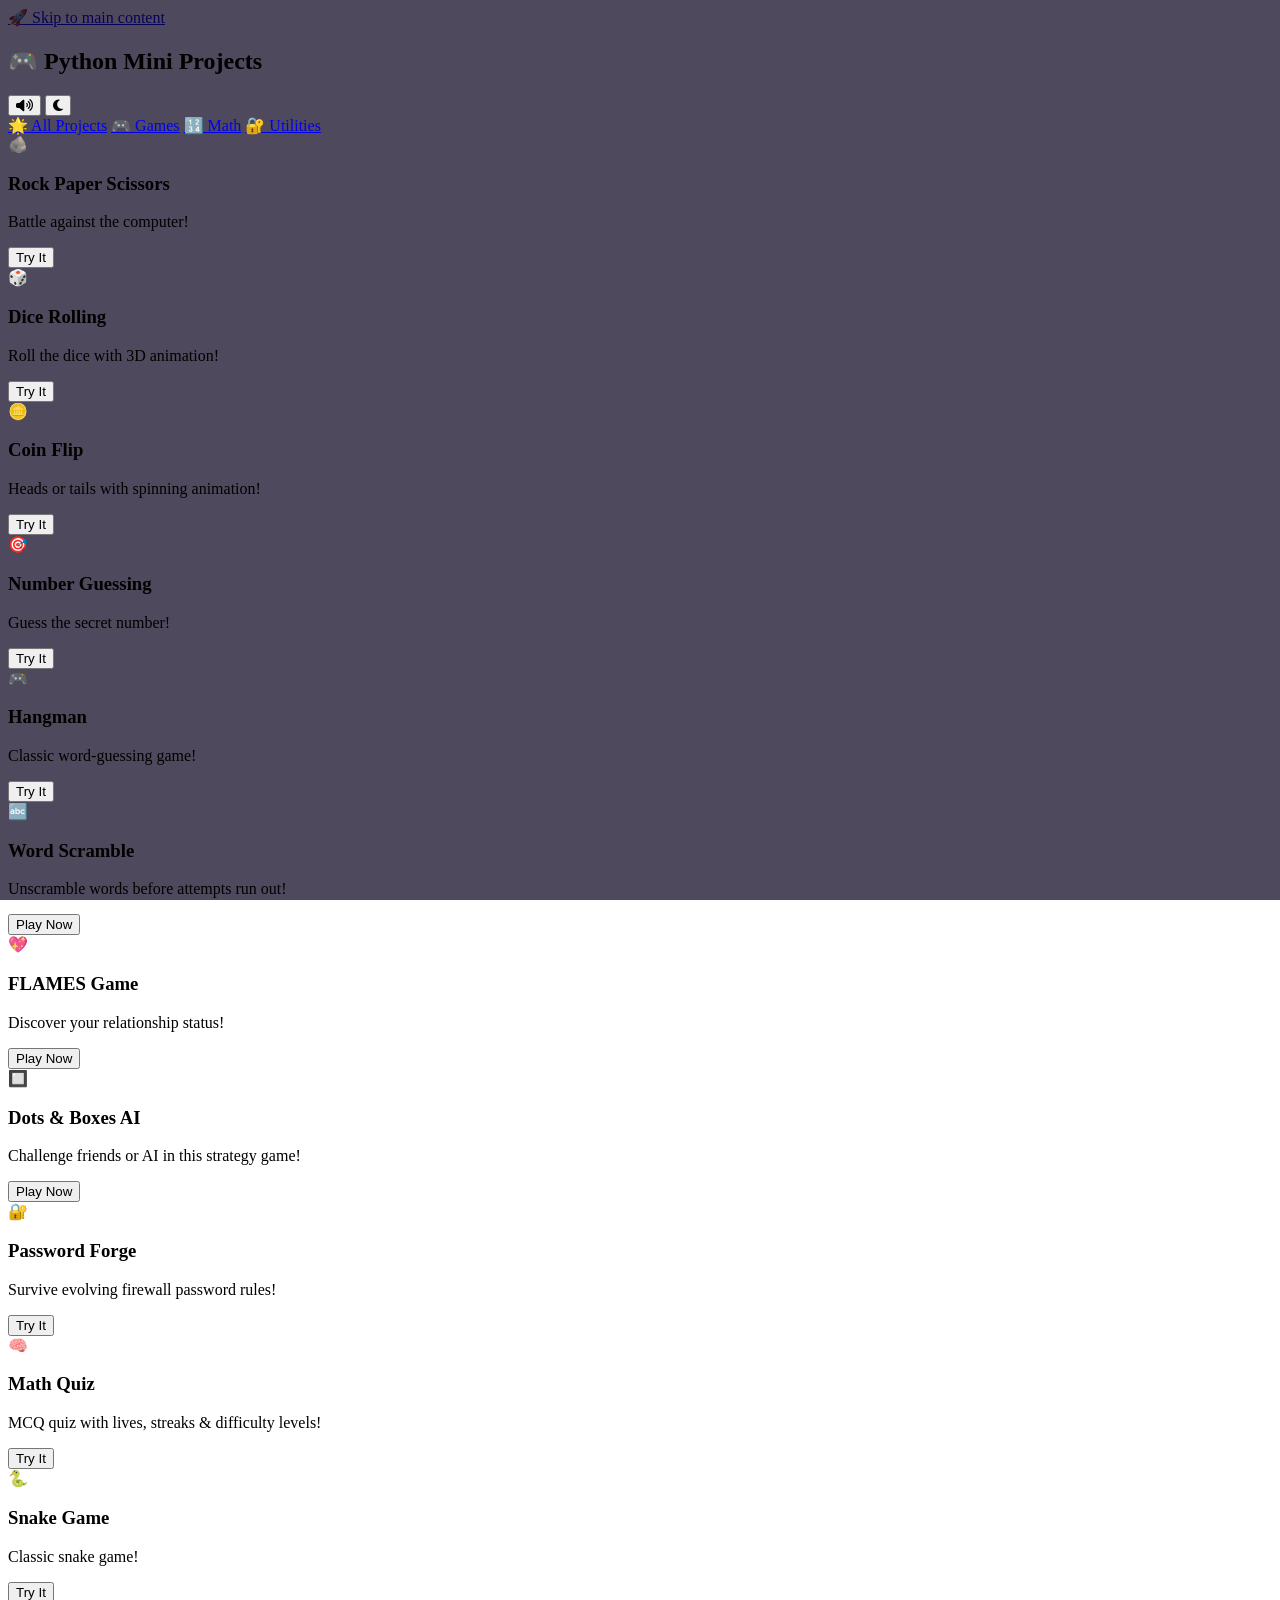
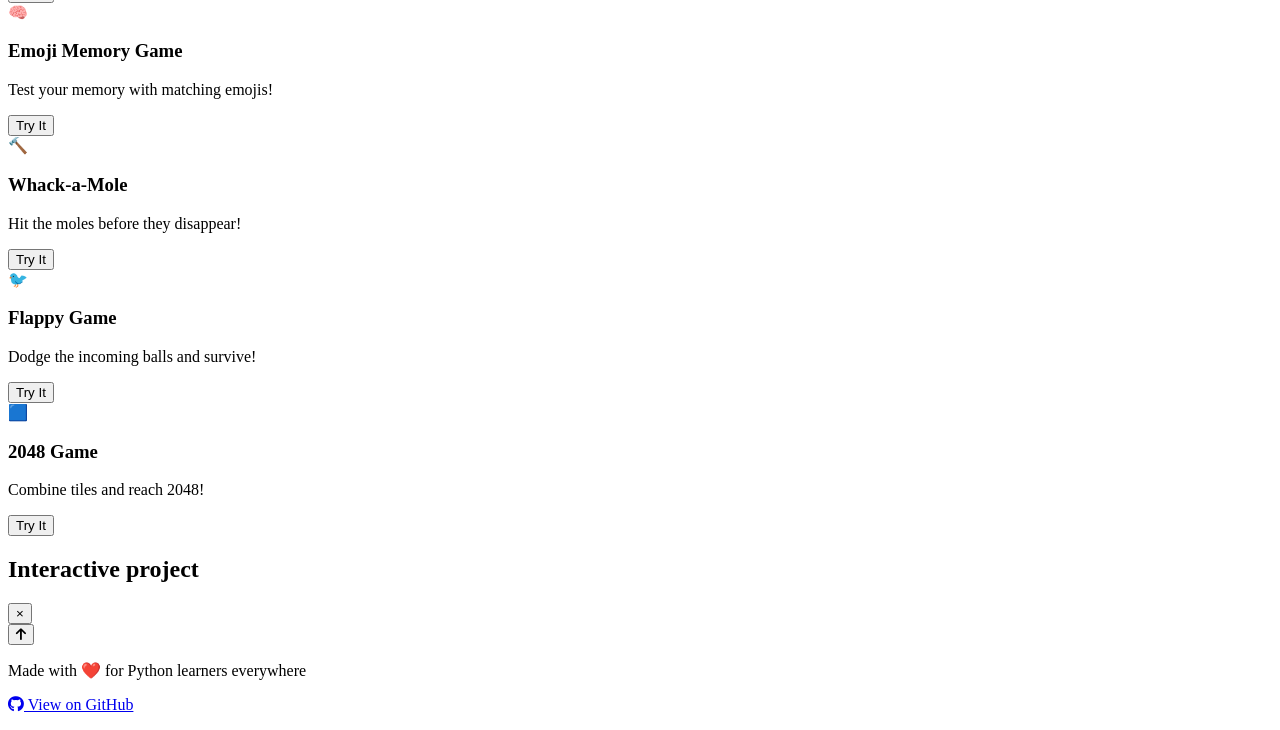
==== web-app/games.html @ 56e6dac5 "Merge pull request #280 from anujsharma8d/bug/fixing-mini-game Fix games not loading in web app" ====
<!DOCTYPE html>
<html lang="en">

<head>
    <meta charset="UTF-8">
    <meta name="viewport" content="width=device-width, initial-scale=1.0">
    <meta name="description" content="Play beginner-friendly Python game projects in your browser—arcade games, puzzles, and more.">
    <meta name="color-scheme" content="dark light">
    <meta id="themeColorMeta" name="theme-color" content="#0f172a">
    <meta property="og:title" content="Games — Python Mini Projects">
    <meta property="og:description" content="Interactive games—no install required.">
    <meta property="og:type" content="website">
    <title>🎮 Games - Python Mini Projects</title>
    <link rel="icon" href="assets/favicon.svg" type="image/svg+xml">
    <link rel="stylesheet" href="css/styles.css">
    <link rel="stylesheet" href="https://cdnjs.cloudflare.com/ajax/libs/font-awesome/6.4.0/css/all.min.css">
    <style>
        /* ── Page background ── */
        body[data-page="games"] {
            background-image: url('assets/games-bg.jpg');
            background-size: cover;
            background-attachment: fixed;
            background-position: center;
        }

        /* Overlay so cards stay readable */
        body[data-page="games"]::before {
            content: '';
            position: fixed;
            inset: 0;
            background: rgba(10, 4, 30, 0.72);
            z-index: 0;
            pointer-events: none;
        }

        body[data-page="games"] .navbar,
        body[data-page="games"] main,
        body[data-page="games"] .footer {
            position: relative;
            z-index: 1;
        }

        /* Light mode overlay */
        [data-theme="light"] body[data-page="games"]::before {
            background: rgba(237, 233, 254, 0.80);
        }

        /* Active tab highlight for this page */
        .tab[data-category="games"] {
            background: var(--primary-color);
            border-color: var(--primary-color);
            color: white;
        }
    </style>
</head>

<body data-page="games">
    <a href="#main-content" class="skip-link">🚀 Skip to main content</a>

    <!-- Navigation -->
    <nav class="navbar" aria-label="Primary">
        <div class="container">
            <div class="logo">
                <h1>🎮 Python Mini Projects</h1>
            </div>
            <div class="nav-controls">
                <button type="button" class="sound-toggle" id="soundToggle" aria-label="Mute sounds">
                    <i class="fas fa-volume-up" aria-hidden="true"></i>
                </button>
                <button type="button" class="theme-toggle" id="themeToggle" aria-label="Switch to light mode">
                    <i class="fas fa-moon" aria-hidden="true"></i>
                </button>
            </div>
        </div>
    </nav>

    <main id="main-content" tabindex="-1">

        <!-- Category Tabs -->
        <section class="tabs-section" aria-label="Project categories">
            <div class="container">
                <div class="tabs-wrapper">
                    <div class="tabs" role="tablist" aria-label="Project categories">
                        <a href="index.html" class="tab" role="tab">🌟 All Projects</a>
                        <a href="games.html" class="tab active" role="tab" aria-selected="true">🎮 Games</a>
                        <a href="math.html" class="tab" role="tab">🔢 Math</a>
                        <a href="utilities.html" class="tab" role="tab">🔐 Utilities</a>
                    </div>
                </div>
            </div>
        </section>

        <!-- Projects Grid — Games only -->
        <section class="projects-section" aria-label="Game Projects">
            <div class="container">
                <div class="projects-grid" id="projectsGrid">

                    <div class="project-card" data-category="games" data-project="rock-paper-scissor">
                        <div class="card-icon">🪨</div>
                        <h3>Rock Paper Scissors</h3>
                        <p>Battle against the computer!</p>
                        <button class="btn-play">Try It</button>
                    </div>

                    <div class="project-card" data-category="games" data-project="dice-rolling">
                        <div class="card-icon">🎲</div>
                        <h3>Dice Rolling</h3>
                        <p>Roll the dice with 3D animation!</p>
                        <button class="btn-play">Try It</button>
                    </div>

                    <div class="project-card" data-category="games" data-project="coin-flip">
                        <div class="card-icon">🪙</div>
                        <h3>Coin Flip</h3>
                        <p>Heads or tails with spinning animation!</p>
                        <button class="btn-play">Try It</button>
                    </div>

                    <div class="project-card" data-category="games" data-project="number-guessing">
                        <div class="card-icon">🎯</div>
                        <h3>Number Guessing</h3>
                        <p>Guess the secret number!</p>
                        <button class="btn-play">Try It</button>
                    </div>

                    <div class="project-card" data-category="games" data-project="hangman">
                        <div class="card-icon">🎮</div>
                        <h3>Hangman</h3>
                        <p>Classic word-guessing game!</p>
                        <button class="btn-play">Try It</button>
                    </div>

                    <div class="project-card" data-category="games" data-project="word-scramble">
                        <div class="card-icon">🔤</div>
                        <h3>Word Scramble</h3>
                        <p>Unscramble words before attempts run out!</p>
                        <button class="btn-play">Play Now</button>
                    </div>

                    <div class="project-card" data-category="games" data-project="flames">
                        <div class="card-icon">💖</div>
                        <h3>FLAMES Game</h3>
                        <p>Discover your relationship status!</p>
                        <button class="btn-play">Play Now</button>
                    </div>

                    <div class="project-card" data-category="games" data-project="dots-boxes">
                        <div class="card-icon">🔲</div>
                        <h3>Dots &amp; Boxes AI</h3>
                        <p>Challenge friends or AI in this strategy game!</p>
                        <button class="btn-play">Play Now</button>
                    </div>

                    <div class="project-card" data-category="games" data-project="password-forge">
                        <div class="card-icon">🔐</div>
                        <h3>Password Forge</h3>
                        <p>Survive evolving firewall password rules!</p>
                        <button class="btn-play">Try It</button>
                    </div>

                    <div class="project-card" data-category="games" data-project="math-quiz">
                        <div class="card-icon">🧠</div>
                        <h3>Math Quiz</h3>
                        <p>MCQ quiz with lives, streaks & difficulty levels!</p>
                        <button class="btn-play">Try It</button>
                    </div>

                    <div class="project-card" data-category="games" data-project="snake-game">
                        <div class="card-icon">🐍</div>
                        <h3>Snake Game</h3>
                        <p>Classic snake game!</p>
                        <button class="btn-play">Try It</button>
                    </div>

                    <div class="project-card" data-category="games" data-project="emoji-memory">
                        <div class="card-icon">🧠</div>
                        <h3>Emoji Memory Game</h3>
                        <p>Test your memory with matching emojis!</p>
                        <button class="btn-play">Try It</button>
                    </div>

                    <div class="project-card" data-category="games" data-project="whack-a-mole">
                        <div class="card-icon">🔨</div>
                        <h3>Whack-a-Mole</h3>
                        <p>Hit the moles before they disappear!</p>
                        <button class="btn-play">Try It</button>
                    </div>

                    <div class="project-card" data-category="games" data-project="flappy-game">
                        <div class="card-icon">🐦</div>
                        <h3>Flappy Game</h3>
                        <p>Dodge the incoming balls and survive!</p>
                        <button class="btn-play">Try It</button>
                    </div>

                    <div class="project-card" data-category="games" data-project="game2048">
                        <div class="card-icon">🟦</div>
                        <h3>2048 Game</h3>
                        <p>Combine tiles and reach 2048!</p>
                        <button class="btn-play">Try It</button>
                    </div>

                </div><!-- /projects-grid -->
            </div>
        </section>

    </main>

    <!-- Project Modal -->
    <div class="modal" id="projectModal" role="dialog" aria-modal="true"
         aria-labelledby="modalDialogTitle" aria-hidden="true">
        <div class="modal-content">
            <h2 id="modalDialogTitle" class="modal-dialog-title visually-hidden" tabindex="-1">Interactive project</h2>
            <button type="button" class="modal-close" id="modalClose"
                    aria-label="Close project dialog">&times;</button>
            <div id="modalBody"></div>
        </div>
    </div>

    <button type="button" class="back-to-top" id="backToTop" aria-label="Back to top" title="Back to top">
        <i class="fas fa-arrow-up" aria-hidden="true"></i>
    </button>

    <footer class="footer">
        <div class="container">
            <p>Made with ❤️ for Python learners everywhere</p>
            <p>
                <a href="https://github.com/steam-bell-92/python-mini-project"
                   target="_blank" rel="noopener noreferrer">
                    <i class="fab fa-github" aria-hidden="true"></i> View on GitHub
                </a>
            </p>
        </div>
    </footer>

    <script src="js/audio.js"></script>
    <script src="js/projects/rock-paper-scissor.js"></script>
    <script src="js/projects/dice-rolling.js"></script>
    <script src="js/projects/coin-flip.js"></script>
    <script src="js/projects/number-guessing.js"></script>
    <script src="js/projects/hangman.js"></script>
    <script src="js/projects/flames.js"></script>
    <script src="js/projects/fibonacci.js"></script>
    <script src="js/projects/pascal-triangle.js"></script>
    <script src="js/projects/calculator.js"></script>
    <script src="js/projects/collatz.js"></script>
    <script src="js/projects/armstrong.js"></script>
    <script src="js/projects/prime-analyzer.js"></script>
    <script src="js/projects/projectile-motion.js"></script>
    <script src="js/projects/progression-recognizer.js"></script>
    <script src="js/projects/coordinate-polar-transform.js"></script>
    <script src="js/projects/derivative-calculator.js"></script>
    <script src="js/projects/morse-code.js"></script>
    <script src="js/projects/tower-of-hanoi.js"></script>
    <script src="js/projects/math-quiz.js"></script>
    <script src="js/projects/simon-says.js"></script>
    <script src="js/projects/flappy-game.js"></script>
    <script src="js/projects/tic-tac-toe.js"></script>
    <script src="js/projects/2048-game.js"></script>
    <script src="js/projects/dots-boxes.js"></script>
    <script src="js/projects/emoji-memory-game.js"></script>
    <script src="js/projects/number-converter.js"></script>
    <script src="js/projects/password-forge.js"></script>
    <script src="js/projects/typing-speed-tester.js"></script>
    <script src="js/projects/whack-a-mole.js"></script>
    <script src="js/projects/word-scramble.js"></script>
    <script src="js/projects/snake.js"></script>
    <script src="js/projects/spot-the-difference.js"></script>
    <script src="js/projects.js"></script>
    <script src="js/main.js"></script>

</body>
</html>
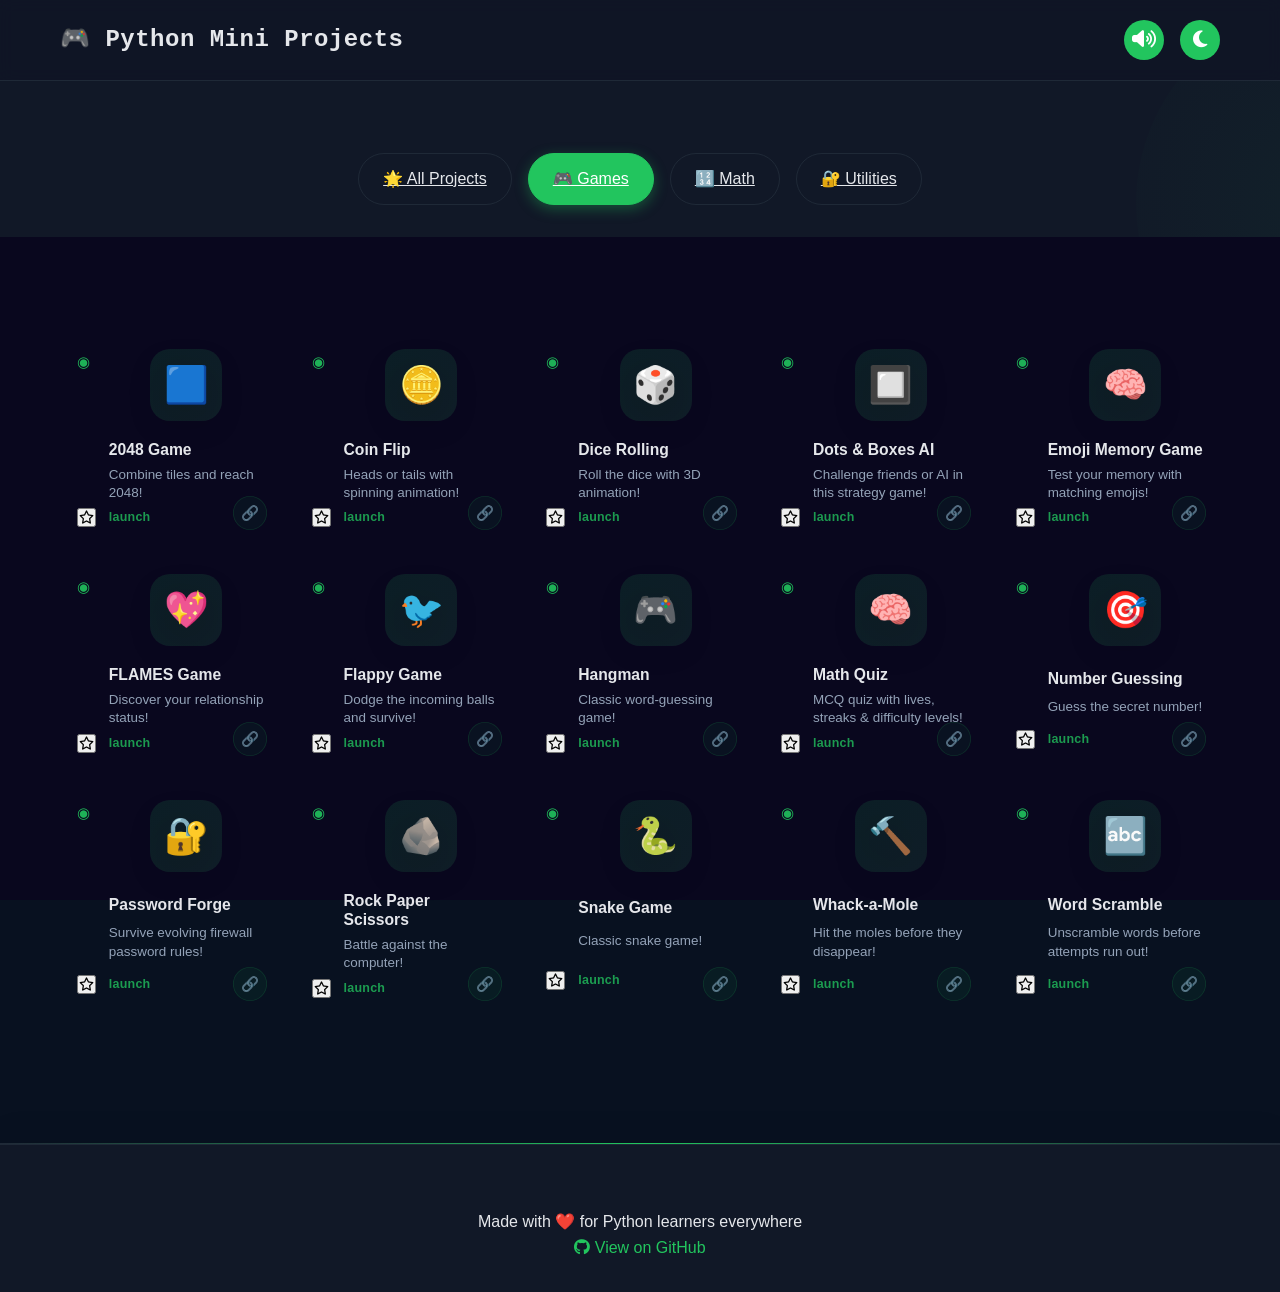
==== commit 7b240c78: "Merge branch 'main' into fix-simon-says-visibility" ====
--- a/web-app/games.html
+++ b/web-app/games.html
@@ -10,7 +10,7 @@
     <meta property="og:title" content="Games — Python Mini Projects">
     <meta property="og:description" content="Interactive games—no install required.">
     <meta property="og:type" content="website">
-    <title>🎮 Games - Python Mini Projects</title>
+    <title>Games - Python Mini Projects</title>
     <link rel="icon" href="assets/favicon.svg" type="image/svg+xml">
     <link rel="stylesheet" href="css/styles.css">
     <link rel="stylesheet" href="https://cdnjs.cloudflare.com/ajax/libs/font-awesome/6.4.0/css/all.min.css">
@@ -95,6 +95,83 @@
             <div class="container">
                 <div class="projects-grid" id="projectsGrid">
 
+                    <div class="project-card" data-category="games" data-project="2048-game">
+                        <div class="card-icon">🟦</div>
+                        <h3>2048 Game</h3>
+                        <p>Combine tiles and reach 2048!</p>
+                        <button class="btn-play">Try It</button>
+                    </div>
+
+                    <div class="project-card" data-category="games" data-project="coin-flip">
+                        <div class="card-icon">🪙</div>
+                        <h3>Coin Flip</h3>
+                        <p>Heads or tails with spinning animation!</p>
+                        <button class="btn-play">Try It</button>
+                    </div>
+
+                    <div class="project-card" data-category="games" data-project="dice-rolling">
+                        <div class="card-icon">🎲</div>
+                        <h3>Dice Rolling</h3>
+                        <p>Roll the dice with 3D animation!</p>
+                        <button class="btn-play">Try It</button>
+                    </div>
+
+                    <div class="project-card" data-category="games" data-project="dots-boxes">
+                        <div class="card-icon">🔲</div>
+                        <h3>Dots &amp; Boxes AI</h3>
+                        <p>Challenge friends or AI in this strategy game!</p>
+                        <button class="btn-play">Try It</button>
+                    </div>
+
+                    <div class="project-card" data-category="games" data-project="emoji-memory">
+                        <div class="card-icon">🧠</div>
+                        <h3>Emoji Memory Game</h3>
+                        <p>Test your memory with matching emojis!</p>
+                        <button class="btn-play">Try It</button>
+                    </div>
+
+                    <div class="project-card" data-category="games" data-project="flames">
+                        <div class="card-icon">💖</div>
+                        <h3>FLAMES Game</h3>
+                        <p>Discover your relationship status!</p>
+                        <button class="btn-play">Try It</button>
+                    </div>
+
+                    <div class="project-card" data-category="games" data-project="flappy-game">
+                        <div class="card-icon">🐦</div>
+                        <h3>Flappy Game</h3>
+                        <p>Dodge the incoming balls and survive!</p>
+                        <button class="btn-play">Try It</button>
+                    </div>
+
+                    <div class="project-card" data-category="games" data-project="hangman">
+                        <div class="card-icon">🎮</div>
+                        <h3>Hangman</h3>
+                        <p>Classic word-guessing game!</p>
+                        <button class="btn-play">Try It</button>
+                    </div>
+
+                    <div class="project-card" data-category="games" data-project="math-quiz">
+                        <div class="card-icon">🧠</div>
+                        <h3>Math Quiz</h3>
+                        <p>MCQ quiz with lives, streaks & difficulty levels!</p>
+                        <button class="btn-play">Try It</button>
+                    </div>
+
+                    <div class="project-card" data-category="games" data-project="number-guessing">
+                        <div class="card-icon">🎯</div>
+                        <h3>Number Guessing</h3>
+                        <p>Guess the secret number!</p>
+                        <button class="btn-play">Try It</button>
+                    </div>
+
+                    <div class="project-card" data-category="games" data-project="password-forge">
+                        <div class="card-icon">🔐</div>
+                        <h3>Password Forge</h3>
+                        <p>Survive evolving firewall password rules!</p>
+                        <button class="btn-play">Try It</button>
+                    </div>
+
                     <div class="project-card" data-category="games" data-project="rock-paper-scissor">
                         <div class="card-icon">🪨</div>
                         <h3>Rock Paper Scissors</h3>
@@ -102,31 +179,17 @@
                         <button class="btn-play">Try It</button>
                     </div>
 
-                    <div class="project-card" data-category="games" data-project="dice-rolling">
-                        <div class="card-icon">🎲</div>
-                        <h3>Dice Rolling</h3>
-                        <p>Roll the dice with 3D animation!</p>
-                        <button class="btn-play">Try It</button>
-                    </div>
-
-                    <div class="project-card" data-category="games" data-project="coin-flip">
-                        <div class="card-icon">🪙</div>
-                        <h3>Coin Flip</h3>
-                        <p>Heads or tails with spinning animation!</p>
-                        <button class="btn-play">Try It</button>
-                    </div>
-
-                    <div class="project-card" data-category="games" data-project="number-guessing">
-                        <div class="card-icon">🎯</div>
-                        <h3>Number Guessing</h3>
-                        <p>Guess the secret number!</p>
-                        <button class="btn-play">Try It</button>
-                    </div>
-
-                    <div class="project-card" data-category="games" data-project="hangman">
-                        <div class="card-icon">🎮</div>
-                        <h3>Hangman</h3>
-                        <p>Classic word-guessing game!</p>
+                    <div class="project-card" data-category="games" data-project="snake-game">
+                        <div class="card-icon">🐍</div>
+                        <h3>Snake Game</h3>
+                        <p>Classic snake game!</p>
+                        <button class="btn-play">Try It</button>
+                    </div>
+
+                    <div class="project-card" data-category="games" data-project="whack-a-mole">
+                        <div class="card-icon">🔨</div>
+                        <h3>Whack-a-Mole</h3>
+                        <p>Hit the moles before they disappear!</p>
                         <button class="btn-play">Try It</button>
                     </div>
 
@@ -134,69 +197,6 @@
                         <div class="card-icon">🔤</div>
                         <h3>Word Scramble</h3>
                         <p>Unscramble words before attempts run out!</p>
-                        <button class="btn-play">Play Now</button>
-                    </div>
-
-                    <div class="project-card" data-category="games" data-project="flames">
-                        <div class="card-icon">💖</div>
-                        <h3>FLAMES Game</h3>
-                        <p>Discover your relationship status!</p>
-                        <button class="btn-play">Play Now</button>
-                    </div>
-
-                    <div class="project-card" data-category="games" data-project="dots-boxes">
-                        <div class="card-icon">🔲</div>
-                        <h3>Dots &amp; Boxes AI</h3>
-                        <p>Challenge friends or AI in this strategy game!</p>
-                        <button class="btn-play">Play Now</button>
-                    </div>
-
-                    <div class="project-card" data-category="games" data-project="password-forge">
-                        <div class="card-icon">🔐</div>
-                        <h3>Password Forge</h3>
-                        <p>Survive evolving firewall password rules!</p>
-                        <button class="btn-play">Try It</button>
-                    </div>
-
-                    <div class="project-card" data-category="games" data-project="math-quiz">
-                        <div class="card-icon">🧠</div>
-                        <h3>Math Quiz</h3>
-                        <p>MCQ quiz with lives, streaks & difficulty levels!</p>
-                        <button class="btn-play">Try It</button>
-                    </div>
-
-                    <div class="project-card" data-category="games" data-project="snake-game">
-                        <div class="card-icon">🐍</div>
-                        <h3>Snake Game</h3>
-                        <p>Classic snake game!</p>
-                        <button class="btn-play">Try It</button>
-                    </div>
-
-                    <div class="project-card" data-category="games" data-project="emoji-memory">
-                        <div class="card-icon">🧠</div>
-                        <h3>Emoji Memory Game</h3>
-                        <p>Test your memory with matching emojis!</p>
-                        <button class="btn-play">Try It</button>
-                    </div>
-
-                    <div class="project-card" data-category="games" data-project="whack-a-mole">
-                        <div class="card-icon">🔨</div>
-                        <h3>Whack-a-Mole</h3>
-                        <p>Hit the moles before they disappear!</p>
-                        <button class="btn-play">Try It</button>
-                    </div>
-
-                    <div class="project-card" data-category="games" data-project="flappy-game">
-                        <div class="card-icon">🐦</div>
-                        <h3>Flappy Game</h3>
-                        <p>Dodge the incoming balls and survive!</p>
-                        <button class="btn-play">Try It</button>
-                    </div>
-
-                    <div class="project-card" data-category="games" data-project="game2048">
-                        <div class="card-icon">🟦</div>
-                        <h3>2048 Game</h3>
-                        <p>Combine tiles and reach 2048!</p>
                         <button class="btn-play">Try It</button>
                     </div>
 
@@ -240,6 +240,12 @@
     <script src="js/projects/number-guessing.js"></script>
     <script src="js/projects/hangman.js"></script>
     <script src="js/projects/flames.js"></script>
+    <script src="js/projects/dots-boxes.js"></script> 
+    <script src="js/projects/password-forge.js"></script> 
+    <script src="js/projects/snake.js"></script> 
+    <script src="js/projects/emoji-memory-game.js"></script>
+    <script src="js/projects/whack-a-mole.js"></script>
+    <script src="js/projects/2048-game.js"></script>        
     <script src="js/projects/fibonacci.js"></script>
     <script src="js/projects/pascal-triangle.js"></script>
     <script src="js/projects/calculator.js"></script>
--- a/web-app/css/styles.css
+++ b/web-app/css/styles.css
@@ -0,0 +1,2704 @@
+/* ── Google Fonts ── */
+@import url('https://fonts.googleapis.com/css2?family=Fredoka:wght@400;500;600;700&family=DM+Sans:ital,opsz,wght@0,9..40,300;0,9..40,400;0,9..40,500;0,9..40,600;1,9..40,400&display=swap');
+
+/* ═══════════════════════════════════════
+   CSS VARIABLES
+═══════════════════════════════════════ */
+:root {
+    --accent-color: #22c55e;
+    --primary-color: var(--accent-color);
+    --secondary-color: #06b6d4;
+    --success-color: #10b981;
+    --danger-color: #ef4444;
+    --warning-color: #f59e0b;
+    --bg-color: #081120;
+    --surface-color: #111827;
+    --panel-color: #0f172a;
+    --control-color: #172033;
+    --text-color: #e5e7eb;
+    --text-secondary: #94a3b8;
+    --border-color: #1f2937;
+    --accent-soft: rgba(34, 197, 94, 0.14);
+    --accent-border: rgba(34, 197, 94, 0.35);
+    --overlay-color: rgba(8, 17, 32, 0.78);
+    --on-accent: #ffffff;
+    --shadow: 0 10px 30px rgba(0, 0, 0, 0.3);
+    --shadow-modal: 0 25px 50px -12px rgba(0, 0, 0, 0.45);
+    --transition: all 0.3s cubic-bezier(0.4, 0, 0.2, 1);
+    --transition-fast: 0.15s cubic-bezier(0.4, 0, 0.2, 1);
+    --motion-duration: 0.3s;
+
+    --hero-green-200: #bbf7d0;
+    --hero-green-300: #86efac;
+    --hero-green-400: #4ade80;
+    --hero-green-500: #22c55e;
+    --hero-green-600: #05431c;
+    --hero-green-nav-bg:  #0d2118;
+    --hero-green-border:  rgba(74, 222, 128, 0.35);
+    --hero-green-glow:    rgba(34, 197, 94, 0.28);
+    --hero-font-display: 'Fredoka', 'Segoe UI', sans-serif;
+    --hero-font-body:    'DM Sans', 'Segoe UI', sans-serif;
+}
+
+[data-theme="light"] {
+    --primary-color:   #16a34a;
+    --secondary-color: #22c55e;
+    --bg-color:        #f0fdf4;
+    --surface-color:   #ffffff;
+    --border-color:    #bbf7d0;
+    --shadow: 0 20px 60px rgba(34, 197, 94, 0.22);
+    --shadow-modal: 0 35px 80px -12px rgba(22, 163, 74, 0.35);
+    --text-color:      #0f172a;
+    --text-secondary:  #64748b;
+
+    --hero-green-nav-bg:  #e8faf0;
+    --hero-green-border:  rgba(22, 163, 74, 0.30);
+    --hero-green-glow:    rgba(22, 163, 74, 0.15);
+}
+
+/* ═══════════════════════════════════════
+   RESET & BASE
+═══════════════════════════════════════ */
+*, *::before, *::after {
+    margin: 0;
+    padding: 0;
+    box-sizing: border-box;
+}
+
+html {
+    scroll-behavior: smooth;
+}
+
+[data-theme="light"] {
+    --bg-color: #f8fafc;
+    --surface-color: #ffffff;
+    --panel-color: #f1f5f9;
+    --control-color: #ffffff;
+    --text-color: #1f2937;
+    --text-secondary: #6b7280;
+    --border-color: #d8dee8;
+    --accent-soft: rgba(34, 197, 94, 0.1);
+    --accent-border: rgba(34, 197, 94, 0.26);
+    --overlay-color: rgba(15, 23, 42, 0.46);
+    --shadow: 0 10px 30px rgba(0, 0, 0, 0.1);
+    --shadow-modal: 0 25px 50px -12px rgba(15, 23, 42, 0.18);
+}
+
+* {
+    margin: 0;
+    padding: 0;
+    box-sizing: border-box;
+}
+
+body {
+    font-family: 'Space Grotesk', 'Segoe UI', sans-serif;
+    background: var(--bg-color);
+    color: var(--text-color);
+    line-height: 1.6;
+    transition: background-color var(--motion-duration) ease, color var(--motion-duration) ease;
+    /* padding-bottom: 6rem; */
+}
+
+#main-content {
+    scroll-margin-top: 5.5rem;
+}
+
+.container {
+    max-width: 1200px;
+    margin: 0 auto;
+    padding: 0 20px;
+}
+
+/* ═══════════════════════════════════════
+   NAVBAR
+═══════════════════════════════════════ */
+.navbar {
+    background: color-mix(in srgb, var(--surface-color) 86%, transparent);
+    backdrop-filter: blur(8px);
+    padding: 1.25rem 0;
+    position: sticky;
+    top: 0;
+    z-index: 1000;
+    border-bottom: 1px solid var(--border-color);
+}
+
+.navbar .container {
+    display: flex;
+    justify-content: space-between;
+    align-items: center;
+    gap: 2rem;
+}
+
+.navbar-brand {
+    display: flex;
+    align-items: baseline;
+    gap: 1.5rem;
+}
+
+.logo {
+    display: flex;
+    align-items: center;
+}
+
+.navbar-tagline {
+    font-size: 0.875rem;
+    color: var(--text-secondary);
+    font-family: 'Space Grotesk', sans-serif;
+    font-weight: 500;
+    letter-spacing: 0.025em;
+    opacity: 0.85;
+    white-space: nowrap;
+}
+
+.logo h1 {
+    font-size: 1.5rem;
+    color: var(--text-color);
+    font-family: 'IBM Plex Mono', monospace;
+    font-weight: 600;
+    letter-spacing: 0.5px;
+    display: flex;
+    align-items: baseline;
+    gap: 0;
+    margin: 0;
+}
+
+.logo-py {
+    font-family: 'IBM Plex Mono', monospace;
+    font-weight: 400;
+    font-size: 1.1rem;
+    color: var(--text-secondary);
+    letter-spacing: 0.02em;
+}
+
+.logo-mini {
+    font-family: 'Space Grotesk', sans-serif;
+    font-weight: 700;
+    font-size: 1.3rem;
+    color: var(--text-color);
+    margin: 0 0.15rem;
+}
+
+.logo-parens {
+    font-family: 'IBM Plex Mono', monospace;
+    font-weight: 600;
+    color: var(--accent-color);
+    font-size: 1.1rem;
+    margin-left: 0.1rem;
+}
+
+.logo-icon {
+    width: 42px;
+    height: 42px;
+    color: var(--hero-green-400) !important;
+    stroke-width: 2;
+    filter: drop-shadow(0 0 6px var(--hero-green-glow));
+    flex-shrink: 0;
+}
+
+.nav-controls {
+    display: flex;
+    gap: 1rem;
+    align-items: center;
+}
+
+.theme-toggle,
+.sound-toggle {
+    background: var(--accent-color);
+    border: none;
+    color: var(--on-accent);
+    width: 40px;
+    height: 40px;
+    border-radius: 50%;
+    cursor: pointer;
+    font-size: 1.2rem;
+    transition: var(--transition);
+    display: flex;
+    align-items: center;
+    justify-content: center;
+}
+
+.theme-toggle:hover, .sound-toggle:hover {
+    background: rgba(74, 222, 128, 0.28);
+    box-shadow: 0 0 14px var(--hero-green-glow);
+    color: var(--hero-green-200);
+    transform: scale(1.1);
+    box-shadow: 0 0 15px rgba(34, 197, 94, 0.4);
+}
+
+.theme-toggle:active, .sound-toggle:active {
+    transform: scale(0.95);
+}
+
+/* ═══════════════════════════════════════
+   HERO SECTION
+═══════════════════════════════════════ */
+/* .hero-section {
+    position: relative;
+    padding: 9rem 0;
+    min-height: 520px;
+    text-align: center;
+    overflow: hidden;
+    background: var(--hero-green-nav-bg);
+} */
+
+
+/* Canvas fills the full hero */
+#boardCanvas {
+    position: absolute;
+    inset: 0;
+    width: 100% !important;
+    height: 100% !important;
+    z-index: 0;
+    pointer-events: none;
+    opacity: 0.82;
+    display: block;
+}
+
+/* Old purple blobs — killed */
+.hero-background { background: transparent; }
+.hero-background::before,
+.hero-background::after { display: none; }
+
+/* Vignette fade at bottom of hero */
+.hero-section::after {
+    content: '';
+    position: absolute;
+    bottom: 0;
+    left: 0;
+    right: 0;
+    bottom: 0;
+    pointer-events: none;
+    z-index: 0;
+}
+
+.hero-code-snippets {
+    position: absolute;
+    inset: 0;
+    z-index: 1;
+    overflow: hidden;
+    pointer-events: none;
+}
+
+.code-snippet {
+    position: absolute;
+    color: color-mix(in srgb, var(--text-secondary) 74%, var(--accent-color));
+    font-family: 'IBM Plex Mono', monospace;
+    font-size: clamp(0.72rem, 1.2vw, 0.92rem);
+    letter-spacing: 0.02em;
+    opacity: 0.5;
+    text-shadow: 0 0 18px rgba(34, 197, 94, 0.18);
+    white-space: nowrap;
+    transform-origin: center;
+}
+
+.snippet-one {
+    top: 15%;
+    left: 10%;
+    animation: codeFloatOne 18s ease-in-out infinite;
+}
+
+.snippet-two {
+    top: 25%;
+    right: 10%;
+    opacity: 0.5;
+    animation: codeFloatTwo 22s ease-in-out infinite;
+}
+
+.snippet-three {
+    top: 50%;
+    left: 12%;
+    opacity: 0.5;
+    animation: codeFloatThree 20s ease-in-out infinite;
+}
+
+.snippet-four {
+    top: 60%;
+    right: 8%;
+    animation: codeFloatTwo 24s ease-in-out infinite reverse;
+}
+
+.snippet-five {
+    top: 75%;
+    left: 15%;
+    animation: codeFloatOne 21s ease-in-out infinite reverse;
+}
+
+.snippet-six {
+    top: 20%;
+    right: 25%;
+    opacity: 0.42;
+    animation: codeFloatThree 26s ease-in-out infinite;
+}
+
+.snippet-seven {
+    top: 80%;
+    right: 18%;
+    opacity: 0.42;
+    animation: codeFloatTwo 28s ease-in-out infinite;
+}
+
+[data-theme="light"] .code-snippet {
+    color: color-mix(in srgb, var(--text-secondary) 70%, var(--accent-color));
+    opacity: 0.5;
+    text-shadow: none;
+}
+
+@keyframes codeFloatOne {
+    0%,
+    100% {
+        transform: translate3d(0, 0, 0) rotate(4deg);
+    }
+
+    50% {
+        transform: translate3d(-12px, 9px, 0) rotate(-2deg);
+    }
+}
+
+@keyframes codeFloatTwo {
+    0%,
+    100% {
+        transform: translate3d(0, 0, 0) rotate(-5deg);
+    }
+
+    50% {
+        transform: translate3d(10px, -8px, 0) rotate(3deg);
+    }
+}
+
+@keyframes codeFloatThree {
+    0%,
+    100% {
+        transform: translate3d(0, 0, 0) rotate(-3deg);
+    }
+
+    50% {
+        transform: translate3d(14px, 7px, 0) rotate(2deg);
+    }
+}
+
+.hero-background.color-bends-container {
+    position: absolute;
+}
+
+.color-bends-container {
+    position: relative;
+    width: 100%;
+    height: 100%;
+    overflow: hidden;
+    isolation: isolate;
+    background:
+        radial-gradient(circle at top left, rgba(34, 197, 94, 0.12), transparent 40%),
+        #081120;
+}
+
+[data-theme="light"] .color-bends-container {
+    background:
+        radial-gradient(circle at top left, rgba(34, 197, 94, 0.08), transparent 42%),
+        #f8fafc;
+}
+
+.color-bends-container::before,
+.color-bends-container::after {
+    content: '';
+    position: absolute;
+    pointer-events: none;
+}
+
+.color-bends-container::before {
+    inset: 0;
+    background:
+        linear-gradient(rgba(148, 163, 184, 0.035) 1px, transparent 1px),
+        linear-gradient(90deg, rgba(148, 163, 184, 0.025) 1px, transparent 1px);
+    background-size: 36px 36px;
+    mask-image: linear-gradient(to bottom, rgba(0, 0, 0, 0.72), transparent 78%);
+    opacity: 0.65;
+}
+
+.color-bends-container::after {
+    inset: 0;
+    background: linear-gradient(to bottom, transparent 0%, rgba(8, 17, 32, 0.72) 100%);
+    opacity: 0.78;
+}
+
+[data-theme="light"] .color-bends-container::before {
+    opacity: 0.35;
+}
+
+[data-theme="light"] .color-bends-container::after {
+    background: linear-gradient(to bottom, transparent 0%, rgba(248, 250, 252, 0.72) 100%);
+    opacity: 0.72;
+}
+
+.hero-content {
+    position: relative;
+    z-index: 2;
+    max-width: 800px;
+    margin: 0 auto;
+    padding-top: 15px;
+    text-align: center;
+    display: flex;
+    flex-direction: column;
+    align-items: center;
+}
+
+.hero-kicker {
+    color: var(--accent-color);
+    font-family: 'IBM Plex Mono', monospace;
+    font-size: 0.78rem;
+    font-weight: 600;
+    letter-spacing: 0.12em;
+    margin-bottom: 1rem;
+    text-transform: uppercase;
+    animation: fadeInUp 0.7s ease;
+}
+
+.hero-title {
+    font-size: clamp(2.45rem, 7vw, 4.75rem);
+    font-weight: 700;
+    margin-bottom: 1rem;
+    color: var(--text-color);
+    animation: fadeInUp 0.7s ease;
+    line-height: 1.1;
+    max-width: none;
+}
+
+.hero-subtitle {
+    font-size: 1.05rem;
+    color: var(--text-secondary);
+    margin-bottom: 1rem;
+    animation: fadeInUp 0.7s ease 0.2s both;
+    font-weight: 500;
+    max-width: 560px;
+}
+
+.hero-meta {
+    display: flex;
+    justify-content: center;
+    flex-wrap: wrap;
+    gap: 0.5rem 1rem;
+    color: var(--text-secondary);
+    font-family: 'IBM Plex Mono', monospace;
+    font-size: 0.78rem;
+    margin-bottom: 2.25rem;
+    opacity: 0.82;
+    animation: fadeInUp 0.7s ease 0.3s both;
+}
+
+.hero-meta span {
+    display: inline-flex;
+    align-items: center;
+    gap: 0.45rem;
+}
+
+.hero-meta span::before {
+    content: '';
+    width: 4px;
+    height: 4px;
+    border-radius: 50%;
+    background: var(--accent-color);
+    opacity: 0.72;
+}
+
+[data-theme="light"] .hero-subtitle { color: #14532d; }
+
+.hero-features {
+    display: flex;
+    gap: 1.05rem;
+    justify-content: center;
+    flex-wrap: wrap;
+    margin-bottom: 1.1rem;
+    animation: fadeInUp 0.7s ease 0.4s both;
+}
+
+.hero-content .btn-random-project {
+    animation: fadeInUp 0.7s ease 0.6s both;
+}
+
+/* ═══════════════════════════════════════
+   FEATURE BADGES (hero category tabs)
+═══════════════════════════════════════ */
+.feature-badge {
+    position: relative;
+    display: inline-flex;
+    align-items: center;
+    gap: 0.38rem;
+    background: transparent;
+    padding: 0.15rem 0 0.35rem;
+    border: 0;
+    border-radius: 0;
+    transition: color 0.2s ease;
+    cursor: pointer;
+    font-size: 0.82rem;
+    font-family: 'IBM Plex Mono', monospace;
+    color: var(--text-secondary);
+    text-transform: lowercase;
+}
+
+.feature-badge.active {
+    background: transparent;
+    border-color: transparent;
+    box-shadow: none;
+    color: var(--text-color);
+}
+
+.feature-badge.active .feature-label {
+    color: var(--text-color);
+}
+
+.feature-badge:hover {
+    transform: none;
+    box-shadow: none;
+    border-color: transparent;
+    color: var(--text-color);
+}
+
+.feature-badge::before {
+    content: '';
+    width: 5px;
+    height: 5px;
+    border-radius: 50%;
+    background: var(--border-color);
+    transition: background-color 0.2s ease, box-shadow 0.2s ease;
+}
+
+.feature-badge::after {
+    content: '';
+    position: absolute;
+    left: 0;
+    right: 0;
+    bottom: 0;
+    height: 1px;
+    background: var(--accent-color);
+    opacity: 0;
+    transform: scaleX(0.4);
+    transform-origin: left;
+    transition: opacity 0.2s ease, transform 0.2s ease;
+}
+
+.feature-badge:hover::after,
+.feature-badge.active::after {
+    opacity: 1;
+    transform: scaleX(1);
+}
+
+.feature-badge.active::before {
+    background: var(--accent-color);
+    box-shadow: 0 0 10px rgba(34, 197, 94, 0.55);
+}
+
+.feature-icon {
+    display: none;
+}
+
+.feature-label {
+    font-weight: 600;
+    color: currentColor;
+}
+
+.btn-explore {
+    background: var(--accent-color);
+    color: var(--on-accent);
+    border: none;
+    padding: 1rem 2.5rem;
+    font-size: 1.1rem;
+    font-weight: 600;
+    border-radius: 50px;
+    cursor: pointer;
+    transition: var(--transition);
+    box-shadow: 0 10px 30px rgba(34, 197, 94, 0.3);
+    animation: fadeInUp 0.7s ease 0.6s both;
+    display: inline-block;
+}
+
+.btn-explore:hover {
+    transform: translateY(-3px);
+    box-shadow: 0 15px 45px rgba(34, 197, 94, 0.4);
+}
+
+.btn-explore:active {
+    transform: translateY(-1px);
+}
+
+.badge {
+    background: var(--surface-color);
+    padding: 0.5rem 1.5rem;
+    border-radius: 50px;
+    font-size: 1rem;
+    border: 1px solid var(--border-color);
+    transition: var(--transition);
+    display: inline-flex;
+    align-items: center;
+    gap: 0.5rem;
+    white-space: nowrap;
+    box-shadow: 0 4px 18px var(--hero-green-glow);
+}
+
+.btn-random-project:hover {
+    background: linear-gradient(135deg, var(--hero-green-500), var(--hero-green-400));
+    border-color: var(--hero-green-400);
+    transform: translateY(-2px);
+    box-shadow: 0 8px 28px rgba(74, 222, 128, 0.45);
+}
+
+.btn-random-project:active { transform: translateY(0); }
+.btn-random-project i { font-size: 1.1rem; }
+
+.btn-random-project.shuffle {
+    animation: shuffle 0.6s cubic-bezier(0.68, -0.55, 0.265, 1.55);
+}
+
+/* ═══════════════════════════════════════
+   TABS SECTION (search + filter bar)
+═══════════════════════════════════════ */
+.tabs-section {
+    padding: 3rem 0 2rem;
+    background: var(--surface-color);
+    position: relative;
+    overflow: hidden;
+}
+
+.tabs-section::before {
+    content: '';
+    position: absolute;
+    top: -50%;
+    right: -20%;
+    width: 400px;
+    height: 400px;
+    background: radial-gradient(circle, rgba(34, 197, 94, 0.05), transparent);
+    border-radius: 50%;
+    pointer-events: none;
+    animation: float 6s ease-in-out infinite;
+}
+
+.tabs-section .container {
+    display: flex;
+    flex-direction: column;
+    gap: 2rem;
+    position: relative;
+    z-index: 1;
+}
+
+/* ===== THEMED COMPONENTS ===== */
+.project-content,
+.ui-panel {
+    background: var(--surface-color);
+    border: 1px solid var(--border-color);
+    border-radius: 16px;
+    color: var(--text-color);
+    box-shadow: var(--shadow);
+}
+
+.project-content {
+    padding: 1.5rem;
+}
+
+.ui-subpanel {
+    background: var(--panel-color);
+    border: 1px solid var(--border-color);
+    border-radius: 12px;
+    color: var(--text-color);
+}
+
+.ui-stat,
+.score-box,
+.score-card {
+    background: var(--accent-soft);
+    border: 1px solid var(--accent-border);
+    border-radius: 10px;
+    color: var(--text-color);
+}
+
+.ui-button,
+.game-btn,
+.control-btn,
+.btn-primary {
+    background: var(--accent-color);
+    border: 1px solid var(--accent-color);
+    border-radius: 10px;
+    color: var(--on-accent);
+    cursor: pointer;
+    font-family: inherit;
+    font-weight: 700;
+    transition: var(--transition);
+}
+
+.ui-button:hover,
+.game-btn:hover,
+.control-btn:hover,
+.btn-primary:hover {
+    box-shadow: 0 8px 24px rgba(34, 197, 94, 0.28);
+    transform: translateY(-2px);
+}
+
+.ui-input {
+    background: var(--control-color);
+    border: 1px solid var(--border-color);
+    border-radius: 10px;
+    color: var(--text-color);
+    font-family: inherit;
+}
+
+.ui-canvas-frame {
+    background: var(--panel-color);
+    border: 2px solid var(--accent-border);
+    border-radius: 12px;
+    box-shadow: var(--shadow);
+}
+
+/* ===== MODERN SEARCH BAR ===== */
+.search-section {
+    position: relative;
+    margin-bottom: 2rem;
+}
+
+.search-wrapper {
+    position: relative;
+    display: flex;
+    align-items: center;
+    justify-content: space-between;
+    max-width: 600px;
+    margin: 0 auto;
+    width: 100%;
+    height: 56px;
+
+    /* Glassmorphism: Blur effect with fallback */
+    background: color-mix(in srgb, var(--control-color) 88%, transparent);
+    backdrop-filter: blur(20px) saturate(180%);
+    -webkit-backdrop-filter: blur(20px) saturate(180%);
+
+    /* Styling - More prominent border and glow */
+    border: 2px solid var(--accent-border);
+    border-radius: 50px;
+    padding: 0 1.5rem;
+
+    /* Shadows and glow - More visible */
+    box-shadow:
+        inset 0 1px 2px 0 color-mix(in srgb, var(--surface-color) 70%, transparent),
+        0 10px 30px -14px rgba(99, 102, 241, 0.45);
+    transition: all 0.4s cubic-bezier(0.4, 0, 0.2, 1);
+}
+
+.search-wrapper:hover {
+    border-color: var(--accent-color);
+    background: var(--control-color);
+    box-shadow:
+        0 12px 34px -16px rgba(99, 102, 241, 0.5);
+}
+
+.search-wrapper:focus-within {
+    border-color: var(--accent-color);
+    background: var(--control-color);
+    box-shadow:
+        0 0 0 3px var(--accent-soft),
+        0 20px 46px -24px rgba(99, 102, 241, 0.6);
+    animation: searchGlow 3s ease-in-out infinite;
+}
+
+@keyframes searchGlow {
+
+    0%,
+    100% {
+        box-shadow:
+            inset 0 1px 3px 0 rgba(99, 102, 241, 0.15),
+            inset 0 -1px 2px 0 rgba(0, 0, 0, 0.5),
+            0 0 0 2px rgba(99, 102, 241, 0.4),
+            0 20px 60px -10px rgba(99, 102, 241, 0.5),
+            0 0 50px -5px rgba(99, 102, 241, 0.35);
+    }
+
+    50% {
+        box-shadow:
+            inset 0 1px 3px 0 rgba(139, 92, 246, 0.2),
+            inset 0 -1px 2px 0 rgba(0, 0, 0, 0.5),
+            0 0 0 2px rgba(139, 92, 246, 0.5),
+            0 25px 70px -10px rgba(99, 102, 241, 0.6),
+            0 0 60px -5px rgba(139, 92, 246, 0.4);
+    }
+}
+
+.search-icon-wrapper {
+    display: flex;
+    align-items: center;
+    justify-content: center;
+    margin-right: 0.75rem;
+    color: var(--accent-color);
+    flex-shrink: 0;
+}
+
+.search-icon {
+    font-size: 1.2rem;
+    transition: all 0.3s ease;
+}
+
+.search-wrapper:focus-within .search-icon {
+    color: var(--accent-color);
+    transform: scale(1.1);
+}
+
+.search-input {
+    flex: 1;
+    background: transparent;
+    border: none;
+    color: var(--text-color);
+    font-size: 1.05rem;
+    font-weight: 500;
+    outline: none;
+    padding: 0.8rem 0.5rem;
+    font-family: inherit;
+    min-width: 0;
+    height: 100%;
+}
+
+.search-input::placeholder {
+    color: var(--text-secondary);
+    font-weight: 400;
+}
+
+.search-input:-webkit-autofill,
+.search-input:-webkit-autofill:hover,
+.search-input:-webkit-autofill:focus,
+.search-input:-webkit-autofill:active {
+    -webkit-box-shadow: 0 0 0 1000px transparent inset;
+    -webkit-text-fill-color: var(--text-color);
+}
+
+.search-shortcut {
+    display: flex;
+    align-items: center;
+    margin-left: 0.5rem;
+    opacity: 0.7;
+    transition: all 0.3s ease;
+    font-size: 0.8rem;
+    white-space: nowrap;
+}
+
+.search-wrapper:focus-within .search-shortcut {
+    opacity: 0;
+    display: none;
+}
+
+.search-shortcut kbd {
+    background: var(--accent-soft);
+    border: 1px solid var(--accent-border);
+    border-radius: 6px;
+    padding: 0.35rem 0.6rem;
+    font-family: 'Courier New', monospace;
+    font-size: 0.8rem;
+    font-weight: 600;
+    color: var(--accent-color);
+    box-shadow: 0 2px 0 rgba(0, 0, 0, 0.1);
+}
+
+.search-loader {
+    display: flex;
+    align-items: center;
+    justify-content: center;
+    margin: 0 0.5rem;
+    flex-shrink: 0;
+}
+
+.spinner {
+    width: 18px;
+    height: 18px;
+    border: 2.5px solid rgba(99, 102, 241, 0.2);
+    border-top-color: rgba(99, 102, 241, 0.9);
+    border-radius: 50%;
+    animation: spin 1s linear infinite;
+}
+
+@keyframes spin {
+    to {
+        transform: rotate(360deg);
+    }
+}
+
+.search-clear-btn {
+    background: none;
+    border: none;
+    color: rgba(99, 102, 241, 0.7);
+    cursor: pointer;
+    font-size: 1.2rem;
+    padding: 0.4rem 0.6rem;
+    margin-left: 0.25rem;
+    transition: all 0.2s ease;
+    border-radius: 50%;
+    display: flex;
+    align-items: center;
+    justify-content: center;
+    width: 40px;
+    height: 40px;
+    flex-shrink: 0;
+}
+
+.search-clear-btn:hover {
+    background: rgba(99, 102, 241, 0.15);
+    color: rgba(99, 102, 241, 1);
+    transform: rotate(90deg) scale(1.1);
+}
+
+.search-clear-btn:focus {
+    outline: 2px solid rgba(99, 102, 241, 0.6);
+    outline-offset: 2px;
+}
+
+.search-clear-btn:active {
+    transform: rotate(90deg) scale(0.95);
+}
+
+/* ===== AUTOCOMPLETE DROPDOWN ===== */
+.search-dropdown {
+    position: absolute;
+    top: 100%;
+    left: 50%;
+    transform: translateX(-50%);
+    width: calc(100% + 4rem);
+    max-width: 600px;
+    margin-top: 0.75rem;
+    background: color-mix(in srgb, var(--surface-color) 94%, transparent);
+    backdrop-filter: blur(15px);
+    -webkit-backdrop-filter: blur(15px);
+    border: 2px solid var(--accent-border);
+    border-radius: 20px;
+    box-shadow:
+        var(--shadow-modal),
+        0 0 36px rgba(99, 102, 241, 0.08);
+    z-index: 1000;
+    animation: dropdownSlideIn 0.3s cubic-bezier(0.4, 0, 0.2, 1);
+}
+
+@keyframes dropdownSlideIn {
+    from {
+        opacity: 0;
+        transform: translateX(-50%) translateY(-10px);
+    }
+
+    to {
+        opacity: 1;
+        transform: translateX(-50%) translateY(0);
+    }
+}
+
+.dropdown-content {
+    max-height: 400px;
+    overflow-y: auto;
+    padding: 0;
+}
+
+.dropdown-section {
+    padding: 0.75rem 0;
+    border-bottom: 1px solid rgba(99, 102, 241, 0.1);
+}
+
+.dropdown-section:last-child {
+    border-bottom: none;
+}
+
+.dropdown-section-title {
+    padding: 0.5rem 1.5rem;
+    font-size: 0.8rem;
+    font-weight: 700;
+    text-transform: uppercase;
+    letter-spacing: 0.5px;
+    color: var(--text-secondary);
+    display: flex;
+    align-items: center;
+    gap: 0.5rem;
+    opacity: 0.7;
+}
+
+.dropdown-section-title i {
+    font-size: 0.75rem;
+}
+
+.dropdown-list {
+    display: flex;
+    flex-direction: column;
+}
+
+.dropdown-item {
+    padding: 0.75rem 1.5rem;
+    cursor: pointer;
+    transition: all 0.2s ease;
+    display: flex;
+    align-items: center;
+    gap: 0.75rem;
+    color: var(--text-secondary);
+    border-left: 3px solid transparent;
+}
+
+.dropdown-item:hover,
+.dropdown-item.selected {
+    background: rgba(34, 197, 94, 0.08);
+    color: var(--accent-color);
+    border-left-color: var(--accent-color);
+}
+
+.dropdown-item:active {
+    background: rgba(34, 197, 94, 0.15);
+}
+
+.dropdown-item-icon {
+    font-size: 0.9rem;
+    opacity: 0.7;
+}
+
+.dropdown-item-text {
+    flex: 1;
+    font-weight: 500;
+}
+
+.dropdown-item-tag {
+    display: inline-block;
+    background: rgba(34, 197, 94, 0.1);
+    color: var(--accent-color);
+    padding: 0.15rem 0.5rem;
+    border-radius: 4px;
+    font-size: 0.75rem;
+    font-weight: 600;
+}
+
+.dropdown-recent-item {
+    display: flex;
+    align-items: center;
+    justify-content: space-between;
+    padding: 0.5rem 1.5rem;
+}
+
+.dropdown-recent-text {
+    display: flex;
+    align-items: center;
+    gap: 0.5rem;
+    flex: 1;
+}
+
+.dropdown-recent-remove {
+    background: none;
+    border: none;
+    color: var(--text-secondary);
+    cursor: pointer;
+    opacity: 0;
+    transition: opacity 0.2s ease;
+    padding: 0.25rem;
+    font-size: 0.9rem;
+}
+
+.dropdown-recent-item:hover .dropdown-recent-remove {
+    opacity: 1;
+    color: var(--danger-color);
+}
+
+.dropdown-tips {
+    padding: 1rem 1.5rem;
+    font-size: 0.85rem;
+    color: var(--text-secondary);
+}
+
+.dropdown-tips p {
+    margin: 0 0 0.5rem 0;
+    font-weight: 600;
+    color: var(--text-color);
+}
+
+.dropdown-tips ul {
+    list-style: none;
+    padding: 0;
+    margin: 0;
+}
+
+.dropdown-tips li {
+    padding: 0.25rem 0;
+    opacity: 0.8;
+}
+
+.dropdown-tips code {
+    background: rgba(34, 197, 94, 0.1);
+    color: var(--accent-color);
+    padding: 0.1rem 0.3rem;
+    border-radius: 3px;
+    font-family: 'Monaco', 'Courier New', monospace;
+    font-size: 0.8rem;
+    font-weight: 600;
+}
+
+.dropdown-content::-webkit-scrollbar {
+    width: 6px;
+}
+
+.dropdown-content::-webkit-scrollbar-track {
+    background: transparent;
+}
+
+.dropdown-content::-webkit-scrollbar-thumb {
+    background: rgba(99, 102, 241, 0.3);
+    border-radius: 3px;
+}
+
+.dropdown-content::-webkit-scrollbar-thumb:hover {
+    background: rgba(99, 102, 241, 0.5);
+}
+
+/* ===== EMPTY STATE ===== */
+.empty-state {
+    padding: 3rem 2rem;
+    text-align: center;
+    background: rgba(99, 102, 241, 0.05);
+    border: 2px dashed rgba(99, 102, 241, 0.2);
+    border-radius: 20px;
+    margin-top: 2rem;
+    animation: fadeIn 0.4s ease;
+}
+
+.empty-state p {
+    margin: 0.5rem 0;
+    color: var(--text-secondary);
+}
+
+.empty-state p:first-child {
+    font-size: 1.5rem;
+    color: var(--text-color);
+    font-weight: 600;
+    margin-bottom: 0.5rem;
+}
+
+.empty-state-hint {
+    font-size: 0.9rem !important;
+    color: var(--text-secondary) !important;
+    opacity: 0.8;
+}
+
+.tabs {
+    display: flex;
+    gap: 1rem;
+    justify-content: center;
+    flex-wrap: wrap;
+    margin-top: 1.5rem;
+}
+
+.search-container {
+    max-width: 600px;
+    margin: 0 auto;
+}
+
+.search-box {
+    position: relative;
+    background: var(--bg-color);
+    border: 2px solid var(--border-color);
+    border-radius: 50px;
+    padding: 0.5rem 1.5rem;
+    display: flex;
+    align-items: center;
+    gap: 1rem;
+    transition: var(--transition);
+}
+
+.search-box:focus-within {
+    border-color: var(--accent-color);
+    box-shadow: 0 0 15px rgba(34, 197, 94, 0.15);
+}
+
+.search-box i {
+    color: var(--text-secondary);
+    font-size: 1.1rem;
+}
+
+.search-box input {
+    background: transparent;
+    border: none;
+    color: var(--text-color);
+    font-size: 1rem;
+    width: 100%;
+    padding: 0.5rem 0;
+    outline: none;
+}
+
+.search-box input::placeholder {
+    color: var(--text-secondary);
+}
+
+.no-results {
+    text-align: center;
+    padding: 4rem 2rem;
+    animation: fadeIn 0.6s ease;
+}
+
+.no-results-icon {
+    font-size: 4rem;
+    margin-bottom: 1rem;
+    opacity: 0.5;
+}
+
+.no-results h3 {
+    font-size: 1.5rem;
+    margin-bottom: 0.5rem;
+}
+
+.no-results p {
+    color: var(--text-secondary);
+}
+
+.tab {
+    background: transparent;
+    border: 1px solid var(--border-color);
+    color: var(--text-color);
+    padding: 0.75rem 1.5rem;
+    border-radius: 50px;
+    cursor: pointer;
+    font-size: 1rem;
+    transition: var(--transition);
+}
+
+.tab:hover {
+    border-color: var(--accent-color);
+    transform: translateY(-2px);
+}
+
+.tab.active {
+    background: var(--accent-color);
+    border-color: var(--accent-color);
+    color: var(--on-accent);
+    box-shadow: 0 4px 14px rgba(34, 197, 94, 0.35);
+}
+
+.tab:active { transform: scale(0.98); }
+
+.hero-features .feature-badge,
+.hero-features .feature-badge.tab {
+    background: transparent;
+    border: 0;
+    border-radius: 0;
+    box-shadow: none;
+    color: var(--text-secondary);
+    padding: 0.15rem 0 0.35rem;
+    transform: none;
+}
+
+.hero-features .feature-badge.active,
+.hero-features .feature-badge.tab.active {
+    background: transparent;
+    border-color: transparent;
+    box-shadow: none;
+    color: var(--text-color);
+}
+
+.hero-features .feature-badge:hover {
+    color: var(--text-color);
+    transform: none;
+}
+
+/* Tabs Wrapper */
+.tabs-wrapper {
+    display: flex;
+    align-items: center;
+    justify-content: space-between;
+    gap: 2rem;
+    flex-wrap: wrap;
+}
+
+.tabs-wrapper .tabs {
+    flex: 1;
+    min-width: 300px;
+}
+
+/* Random Project Button */
+.btn-random-project {
+    background: transparent;
+    border: none;
+    color: var(--accent-color);
+    padding: 0.25rem 0;
+    border-radius: 0;
+    cursor: pointer;
+    font-family: 'IBM Plex Mono', monospace;
+    font-size: 0.84rem;
+    font-weight: 700;
+    letter-spacing: 0.01em;
+    transition: color 0.2s ease, transform 0.2s ease;
+    display: inline-flex;
+    align-items: center;
+    gap: 0.35rem;
+    white-space: nowrap;
+    box-shadow: none;
+}
+
+.btn-random-project:hover {
+    background: transparent;
+    border-color: transparent;
+    color: var(--text-color);
+    transform: translateX(3px);
+    box-shadow: none;
+}
+
+.dropdown-item:hover,
+.dropdown-item.selected {
+    background: rgba(34, 197, 94, 0.12);
+    color: var(--primary-color);
+    border-left-color: var(--primary-color);
+}
+
+.dropdown-item:active { background: rgba(34, 197, 94, 0.22); }
+.dropdown-item-icon { font-size: 0.9rem; opacity: 0.7; }
+.dropdown-item-text { flex: 1; font-weight: 500; }
+
+.dropdown-item-tag {
+    display: inline-block;
+    background: rgba(34, 197, 94, 0.18);
+    color: var(--primary-color);
+    padding: 0.15rem 0.5rem;
+    border-radius: 4px;
+    font-size: 0.75rem;
+    font-weight: 600;
+}
+
+.dropdown-recent-item {
+    display: flex;
+    align-items: center;
+    justify-content: space-between;
+    padding: 0.5rem 1.5rem;
+}
+
+.dropdown-recent-text { display: flex; align-items: center; gap: 0.5rem; flex: 1; }
+
+.dropdown-recent-remove {
+    background: none;
+    border: none;
+    color: var(--text-secondary);
+    cursor: pointer;
+    opacity: 0;
+    transition: opacity 0.2s ease;
+    padding: 0.25rem;
+    font-size: 0.9rem;
+}
+
+.dropdown-recent-item:hover .dropdown-recent-remove { opacity: 1; color: var(--danger-color); }
+
+.dropdown-tips { padding: 1rem 1.5rem; font-size: 0.85rem; color: var(--text-secondary); }
+.dropdown-tips p { margin: 0 0 0.5rem; font-weight: 600; color: var(--text-color); }
+.dropdown-tips ul { list-style: none; padding: 0; margin: 0; }
+.dropdown-tips li { padding: 0.25rem 0; opacity: 0.8; }
+
+.dropdown-tips code {
+    background: rgba(34, 197, 94, 0.12);
+    color: var(--primary-color);
+    padding: 0.1rem 0.3rem;
+    border-radius: 3px;
+    font-family: 'Monaco', 'Courier New', monospace;
+    font-size: 0.8rem;
+    font-weight: 600;
+}
+
+.dropdown-content::-webkit-scrollbar { width: 6px; }
+.dropdown-content::-webkit-scrollbar-track { background: transparent; }
+.dropdown-content::-webkit-scrollbar-thumb { background: rgba(34, 197, 94, 0.3); border-radius: 3px; }
+.dropdown-content::-webkit-scrollbar-thumb:hover { background: rgba(34, 197, 94, 0.5); }
+
+/* ═══════════════════════════════════════
+   EMPTY / NO-RESULTS STATES
+═══════════════════════════════════════ */
+.empty-state {
+    padding: 3rem 2rem;
+    text-align: center;
+    background: rgba(34, 197, 94, 0.04);
+    border: 2px dashed rgba(34, 197, 94, 0.18);
+    border-radius: 20px;
+    margin-top: 2rem;
+    animation: fadeIn 0.4s ease;
+}
+
+.empty-state p { margin: 0.5rem 0; color: var(--text-secondary); }
+.empty-state p:first-child { font-size: 1.5rem; color: var(--text-color); font-weight: 600; margin-bottom: 0.5rem; }
+.empty-state-hint { font-size: 0.9rem !important; opacity: 0.8; }
+
+.no-results { text-align: center; padding: 4rem 2rem; animation: fadeIn 0.6s ease; }
+.no-results-icon { font-size: 4rem; margin-bottom: 1rem; opacity: 0.5; }
+.no-results h3 { font-size: 1.5rem; margin-bottom: 0.5rem; }
+.no-results p { color: var(--text-secondary); }
+
+/* ═══════════════════════════════════════
+   PROJECT CARDS
+═══════════════════════════════════════ */
+.projects-section { padding: 4rem 0; }
+
+.projects-grid {
+    display: grid;
+    grid-template-columns: repeat(auto-fill, minmax(210px, 1fr));
+    gap: 0.85rem;
+    margin-top: 2rem;
+}
+
+.project-card {
+    position: relative;
+    display: grid;
+    grid-template-columns: auto 1fr;
+    align-items: start;
+    column-gap: 0.8rem;
+    row-gap: 0.2rem;
+    background: transparent;
+    padding: 0.95rem 1rem;
+    border-radius: 10px;
+    text-align: left;
+    border: 1px solid transparent;
+    box-shadow: none;
+    transition: background-color 0.2s ease, border-color 0.2s ease, box-shadow 0.2s ease, transform 0.2s ease;
+    cursor: pointer;
+    overflow: hidden;
+    animation: fadeIn 0.6s ease;
+    z-index: 1;
+}
+
+.project-card::after {
+    content: 'launch';
+    grid-column: 2;
+    color: var(--accent-color);
+    font-size: 0.78rem;
+    font-weight: 700;
+    letter-spacing: 0.02em;
+    opacity: 0.78;
+    transition: opacity 0.2s ease, transform 0.2s ease;
+}
+
+/* Gradient border on hover */
+.project-card::before {
+    content: '◉';
+    grid-row: 1 / span 3;
+    color: var(--accent-color);
+    font-size: 0.95rem;
+    line-height: 1.7;
+    opacity: 0.9;
+}
+
+.project-card:hover {
+    transform: translateY(-2px);
+    background: color-mix(in srgb, var(--surface-color) 74%, transparent);
+    border-color: var(--border-color);
+    box-shadow: 0 12px 28px rgba(15, 23, 42, 0.08);
+}
+
+.project-card:hover::after {
+    opacity: 1;
+    transform: translateX(3px);
+}
+
+.project-card:active {
+    transform: translateY(0);
+}
+
+/* Card icon wrapper (SVG Lucide icons) */
+.card-icon {
+    width: 72px;
+    height: 72px;
+    margin: 0 auto 1rem;
+    display: flex;
+    align-items: center;
+    justify-content: center;
+    border-radius: 20px;
+    background: linear-gradient(135deg, rgba(34, 197, 94, 0.12), rgba(74, 222, 128, 0.10));
+    transition: all 0.4s cubic-bezier(0.34, 1.56, 0.64, 1);
+    font-size: 2.25rem;
+    filter: drop-shadow(0 10px 15px rgba(0,0,0,0.2));
+}
+
+.card-icon svg { width: 34px; height: 34px; stroke-width: 2.2; }
+
+.project-card:hover .card-icon {
+    animation: none;
+}
+
+.project-card h3 {
+    grid-column: 2;
+    font-size: 0.98rem;
+    line-height: 1.25;
+    margin-bottom: 0.18rem;
+    color: var(--text-color);
+    font-weight: 700;
+}
+
+.project-card p {
+    grid-column: 2;
+    color: var(--text-secondary);
+    margin-bottom: 0;
+    font-size: 0.84rem;
+    line-height: 1.35;
+}
+
+.btn-play {
+    grid-column: 2;
+    justify-self: start;
+    background: transparent;
+    color: var(--accent-color);
+    border: none;
+    padding: 0;
+    border-radius: 0;
+    cursor: pointer;
+    font-size: 0;
+    font-weight: 700;
+    transition: color 0.2s ease;
+    width: auto;
+}
+
+.project-card:hover .btn-play {
+    background: transparent;
+    color: var(--accent-color);
+    border-color: transparent;
+    box-shadow: none;
+}
+
+.btn-play:hover   { transform: translateY(-2px); }
+.btn-play:active  { transform: translateY(0); }
+
+.btn-generate {
+    background: var(--accent-color);
+    color: var(--on-accent);
+    border: none;
+    padding: 0.75rem 2rem;
+    border-radius: 50px;
+    cursor: pointer;
+    font-size: 1rem;
+    font-weight: 600;
+    transition: var(--transition);
+}
+
+.btn-generate:hover {
+    transform: scale(1.05);
+    box-shadow: 0 5px 20px rgba(34, 197, 94, 0.4);
+}
+
+/* Icon colour classes */
+.game-icon-rps     { color: #999fee; }
+.game-icon-dice    { color: #e04f4f; }
+.game-icon-coin    { color: #eab308; }
+.game-icon-target  { color: #5bc085; }
+.game-icon-hangman { color: #b99b48; }
+.game-icon-word    { color: #8a99ee; }
+.game-icon-love    { color: #ec4899; }
+.game-icon-grid    { color: #5cf6a1; }
+.game-icon-lock    { color: #06b6d4; }
+.game-icon-brain   { color: #f59e0b; }
+.game-icon-snake   { color: #22c55e; }
+.game-icon-memory  { color: rgb(199,199,0); }
+.game-icon-hammer  { color: #8a5834; }
+.game-icon-puzzle  { color: #3b82f6; }
+.game-icon-bird    { color: #38bdf8; }
+
+.math-icon-fibonacci { color: #10b981; }
+.math-icon-progress  { color: #06b6d4; }
+.math-icon-triangle  { color: #f59e0b; }
+.math-icon-gem       { color: #f65c71; }
+.math-icon-calc      { color: #06b6d4; }
+.math-icon-number    { color: #84cc16; }
+.math-icon-prime     { color: rgb(247,79,107); }
+.math-icon-rocket    { color: #f97316; }
+.math-icon-compass   { color: #14b8a6; }
+.math-icon-derivative{ color: #ec4899; }
+
+.utility-icon-radio   { color: #3b82f6; }
+.utility-icon-tower   { color: #f97316; }
+.utility-icon-convert { color: #22c55e; }
+.utility-icon-typing  { color: #5cdff6; }
+
+/* ═══════════════════════════════════════
+   MODAL
+═══════════════════════════════════════ */
+.modal {
+    display: none;
+    position: fixed;
+    top: 0;
+    left: 0;
+    width: 100%;
+    height: 100%;
+    background: var(--overlay-color);
+    backdrop-filter: blur(6px);
+    -webkit-backdrop-filter: blur(6px);
+    z-index: 2000;
+    animation: fadeIn 0.3s ease;
+}
+
+.modal.active {
+    display: flex;
+    align-items: center;
+    justify-content: center;
+}
+
+.modal-content {
+    background: var(--surface-color);
+    padding: 2rem;
+    border-radius: 20px;
+    max-width: 900px;
+    width: 90%;
+    max-height: 90vh;
+    overflow-y: auto;
+    position: relative;
+    animation: slideUp 0.3s ease;
+    box-shadow: var(--shadow-modal);
+    border: 1px solid var(--border-color);
+}
+
+.modal-close {
+    position: absolute;
+    top: 1rem;
+    right: 1rem;
+    background: var(--danger-color);
+    color: var(--on-accent);
+    border: none;
+    width: 40px;
+    height: 40px;
+    border-radius: 50%;
+    font-size: 1.5rem;
+    cursor: pointer;
+    transition: var(--transition);
+}
+
+.modal-close:hover { transform: scale(1.1) rotate(90deg); }
+
+/* Footer */
+.footer {
+    background: var(--surface-color);
+    padding: 0rem 0;
+    text-align: center;
+    border-top: 1px solid var(--border-color);
+    position: fixed;
+    bottom: 0;
+    left: 0;
+    width: 100%;
+    z-index: 1000;
+}
+
+.footer a {
+    color: var(--accent-color);
+    text-decoration: none;
+    transition: var(--transition);
+}
+
+.footer a:hover {
+    opacity: 0.8;
+}
+
+/* Back to Top Button */
+.back-to-top {
+    position: fixed;
+    right: 1.5rem;
+    bottom: 6.5rem;
+    width: 3.25rem;
+    height: 3.25rem;
+    border: none;
+    border-radius: 50%;
+    background: var(--accent-color);
+    color: var(--on-accent);
+    box-shadow: var(--shadow);
+    cursor: pointer;
+    display: grid;
+    place-items: center;
+    font-size: 1.1rem;
+    opacity: 0;
+    transform: translateY(1rem) scale(0.9);
+    pointer-events: none;
+    transition: opacity 0.25s ease, transform 0.25s ease, box-shadow 0.25s ease;
+    z-index: 1500;
+}
+
+.back-to-top.visible {
+    opacity: 1;
+    transform: translateY(0) scale(1);
+    pointer-events: auto;
+}
+
+.back-to-top:hover {
+    box-shadow: 0 12px 30px rgba(99, 102, 241, 0.45);
+    transform: translateY(-3px) scale(1.05);
+}
+
+.back-to-top:focus-visible {
+    outline: 3px solid rgba(255, 255, 255, 0.85);
+    outline-offset: 3px;
+}
+
+/* Animations */
+@keyframes fadeIn {
+    from {
+        opacity: 0;
+    }
+
+    to {
+        opacity: 1;
+    }
+}
+
+@keyframes fadeInUp {
+    from {
+        opacity: 0;
+        transform: translateY(30px);
+    }
+
+    to {
+        opacity: 1;
+        transform: translateY(0);
+    }
+}
+
+@keyframes slideUp {
+    from {
+        transform: translateY(50px);
+        opacity: 0;
+    }
+
+    to {
+        transform: translateY(0);
+        opacity: 1;
+    }
+}
+
+@keyframes bounce {
+
+    0%,
+    100% {
+        transform: translateY(0);
+    }
+
+    50% {
+        transform: translateY(-10px);
+    }
+}
+
+/* ===== RESPONSIVE BREAKPOINTS ===== */
+
+/* Tablet: 768px */
+@media (max-width: 768px) {
+    .hero-code-snippets {
+        display: none;
+    }
+
+    .navbar-tagline {
+        display: none;
+    }
+    
+    .hero-section {
+        padding: 5rem 0;
+    }
+    
+    .hero-title {
+        font-size: 2.6rem;
+        margin-bottom: 1rem;
+    }
+    
+    .hero-subtitle {
+        font-size: 1rem;
+        margin-bottom: 1rem;
+    }
+    
+    .hero-features {
+        gap: 0.9rem;
+        margin-bottom: 1rem;
+    }
+    
+    .feature-badge {
+        padding: 0.15rem 0 0.35rem;
+        font-size: 0.8rem;
+    }
+    
+    .feature-icon {
+        font-size: 1.2rem;
+    }
+    
+    .btn-explore {
+        padding: 0.85rem 2rem;
+        font-size: 1rem;
+    }
+
+    .hero-subtitle {
+        font-size: 1.05rem;
+    }
+
+    .hero-badges {
+        gap: 0.6rem;
+    }
+
+    .badge {
+        padding: 0.4rem 1.1rem;
+        font-size: 0.9rem;
+    }
+
+    .tabs-section {
+        padding: 2rem 0 1.5rem 0;
+    }
+
+    .tabs-section .container {
+        gap: 1.5rem;
+    }
+
+    .tabs-wrapper {
+        flex-direction: column;
+        gap: 1rem;
+        align-items: stretch;
+    }
+
+    .tabs-wrapper .tabs {
+        min-width: unset;
+        width: 100%;
+    }
+
+    .tabs {
+        gap: 0.6rem;
+        margin-top: 0;
+        justify-content: flex-start;
+    }
+
+    .tab {
+        padding: 0.6rem 1.1rem;
+        font-size: 0.9rem;
+    }
+
+    .btn-random-project {
+        width: auto;
+        justify-content: flex-start;
+        padding: 0.25rem 0;
+        font-size: 0.84rem;
+    }
+
+    .projects-section {
+        padding: 2.5rem 0;
+    }
+
+    .projects-grid {
+        grid-template-columns: repeat(auto-fill, minmax(210px, 1fr));
+        gap: 0.85rem;
+        margin-top: 1.5rem;
+    }
+
+    .project-card {
+        padding: 0.95rem 1rem;
+    }
+
+    .project-card h3 {
+        font-size: 0.98rem;
+    }
+
+    .search-wrapper {
+        height: 50px;
+        padding: 0 1.1rem;
+    }
+
+    .search-input {
+        font-size: 0.95rem;
+    }
+
+    .search-shortcut {
+        display: none;
+    }
+
+    .modal-content {
+        padding: 1.5rem;
+        border-radius: 16px;
+    }
+}
+
+/* Standard mobile: 375px */
+@media (max-width: 375px) {
+    .container {
+        padding: 0 16px;
+    }
+
+    .hero {
+        padding: 2rem 0;
+    }
+
+    .hero-title {
+        font-size: 1.7rem;
+    }
+
+    .hero-subtitle {
+        font-size: 0.95rem;
+        margin-bottom: 1.25rem;
+    }
+
+    .hero-badges {
+        gap: 0.5rem;
+    }
+
+    .tab {
+        padding: 0.55rem 1rem;
+        font-size: 0.85rem;
+        border-radius: 50px;
+    }
+
+    .btn-random-project {
+        width: auto;
+        justify-content: flex-start;
+        padding: 0.25rem 0;
+        font-size: 0.82rem;
+        gap: 0.4rem;
+    }
+
+    .btn-random-project {
+        padding: 0.25rem 0;
+        font-size: 0.82rem;
+    }
+
+    .projects-grid {
+        grid-template-columns: 1fr;
+        gap: 0.7rem;
+    }
+
+    .project-card {
+        padding: 0.9rem 0.95rem;
+    }
+
+    .project-card h3 {
+        font-size: 1rem;
+    }
+
+    .project-card p {
+        font-size: 0.85rem;
+    }
+
+    .btn-generate {
+        padding: 0.6rem 1.25rem;
+        font-size: 0.85rem;
+    }
+
+    .search-wrapper {
+        height: 44px;
+        padding: 0 0.85rem;
+    }
+
+    .search-input {
+        font-size: 0.85rem;
+    }
+
+    .logo h1 {
+        font-size: 1.1rem;
+    }
+
+    .theme-toggle,
+    .sound-toggle {
+        width: 32px;
+        height: 32px;
+        font-size: 0.9rem;
+    }
+}
+
+@media (max-width: 480px) {
+    .hero-section {
+        padding: 4rem 0;
+    }
+    
+    .hero-title {
+        font-size: 1.8rem;
+        margin-bottom: 0.8rem;
+    }
+    
+    .hero-subtitle {
+        font-size: 0.95rem;
+        margin-bottom: 1.5rem;
+    }
+    
+    .hero-features {
+        flex-direction: column;
+        align-items: flex-start;
+        gap: 0.55rem;
+        margin-bottom: 1.5rem;
+    }
+    
+    .feature-badge {
+        width: auto;
+        justify-content: flex-start;
+        padding: 0.15rem 0 0.35rem;
+    }
+    
+    .btn-explore {
+        padding: 0.75rem 1.8rem;
+        font-size: 0.95rem;
+    }
+}
+
+/* Scrollbar */
+::-webkit-scrollbar {
+    width: 10px;
+}
+
+::-webkit-scrollbar-track {
+    background: var(--bg-color);
+}
+
+::-webkit-scrollbar-thumb {
+    background: var(--accent-color);
+    border-radius: 5px;
+}
+
+::-webkit-scrollbar-thumb:hover {
+    background: var(--accent-color);
+    opacity: 0.8;
+}
+
+/* Accessibility */
+.visually-hidden {
+    position: absolute;
+    width: 1px;
+    height: 1px;
+    padding: 0;
+    margin: -1px;
+    overflow: hidden;
+    clip: rect(0, 0, 0, 0);
+    white-space: nowrap;
+    border: 0;
+}
+
+.skip-link {
+    position: absolute;
+    top: -90px;
+    left: 50%;
+    transform: translateX(-50%);
+
+    background: var(--accent-color);
+    border-color: var(--accent-color);
+    color: var(--on-accent);
+    box-shadow: 0 4px 14px rgba(34, 197, 94, 0.35);
+    padding: 0.9rem 1.4rem;
+    border-radius: 5px;
+
+    font-size: 0.95rem;
+    font-weight: 700;
+    letter-spacing: 0.3px;
+
+    text-decoration: none;
+    font:16px Arial, sans-serif;
+    z-index: 5000;
+
+    transition:
+        top 0.3s ease,
+        transform 0.3s ease,
+        box-shadow 0.3s ease;
+}
+
+.skip-link:focus {
+    top: 1rem;
+    transform: translateX(-50%) scale(1.03);
+
+    outline: 2px solid rgba(255, 255, 255, 0.9);
+    outline-offset: 1px;
+
+}
+
+.skip-link:hover {
+    transform: translateX(-50%) scale(1.05);
+}
+
+.tab:focus-visible,
+.theme-toggle:focus-visible,
+.modal-close:focus-visible,
+.btn-play:focus-visible {
+    outline: 2px solid var(--accent-color);
+    outline-offset: 2px;
+}
+
+/* ===== FOOTER ===== */
+.footer {
+    background: var(--surface-color);
+    border-top: 2px solid var(--border-color);
+    padding: 4rem 0 2rem;
+    margin-top: 4rem;
+    position: relative;
+    box-shadow: 0 -10px 30px rgba(0,0,0,0.05);
+}
+
+.footer::before {
+    content: '';
+    position: absolute;
+    top: -2px;
+    left: 0;
+    right: 0;
+    height: 1px;
+    background: linear-gradient(90deg, transparent, var(--accent-color), transparent);
+}
+
+.footer-content {
+    display: flex;
+    justify-content: space-between;
+    flex-wrap: wrap;
+    gap: 2.5rem;
+    margin-bottom: 3rem;
+}
+
+.footer-brand {
+    flex: 1 1 300px;
+    max-width: 400px;
+}
+
+.footer-links {
+    flex: 1 1 150px;
+}
+
+.footer-newsletter {
+    flex: 1 1 250px;
+    max-width: 350px;
+}
+
+.footer-brand h2 {
+    font-size: 1.5rem;
+    color: var(--text-color);
+    margin-bottom: 1rem;
+}
+
+.footer-brand p { color: var(--text-secondary); margin-bottom: 1.5rem; }
+
+.footer-social-icons { display: flex; gap: 1rem; }
+
+.footer-social-icons a {
+    display: flex;
+    align-items: center;
+    justify-content: center;
+    width: 40px;
+    height: 40px;
+    border-radius: 50%;
+    background: rgba(34, 197, 94, 0.08);
+    color: var(--accent-color);
+    font-size: 1.2rem;
+    transition: var(--transition);
+    border: 1px solid rgba(34, 197, 94, 0.15);
+    text-decoration: none;
+}
+
+.footer-social-icons a:hover {
+    background: var(--accent-color);
+    color: var(--on-accent);
+    transform: translateY(-5px);
+    box-shadow: 0 10px 20px rgba(34, 197, 94, 0.3);
+}
+
+.footer-links h3,
+.footer-newsletter h3 {
+    font-size: 1.2rem;
+    color: var(--text-color);
+    margin-bottom: 1.5rem;
+    position: relative;
+    padding-bottom: 0.5rem;
+}
+
+.footer-links h3::after,
+.footer-newsletter h3::after {
+    content: '';
+    position: absolute;
+    bottom: 0;
+    left: 0;
+    width: 40px;
+    height: 1px;
+    background: var(--accent-color);
+    border-radius: 2px;
+}
+
+.footer-links ul { list-style: none; }
+.footer-links li { margin-bottom: 0.8rem; }
+
+.footer-links a {
+    color: var(--text-secondary);
+    text-decoration: none;
+    transition: var(--transition);
+    display: flex;
+    align-items: center;
+    gap: 0.5rem;
+}
+
+.footer-links a i {
+    font-size: 0.9rem;
+    color: var(--accent-color);
+    opacity: 0.7;
+    transition: var(--transition);
+}
+
+.footer-links a:hover {
+    color: var(--accent-color);
+    transform: translateX(5px);
+}
+
+.newsletter-form { display: flex; position: relative; }
+
+.newsletter-form input {
+    width: 100%;
+    padding: 0.8rem 3.5rem 0.8rem 1.2rem;
+    border-radius: 50px;
+    border: 1px solid var(--border-color);
+    background: var(--bg-color);
+    color: var(--text-color);
+    font-family: inherit;
+    font-size: 0.95rem;
+    outline: none;
+    transition: var(--transition);
+}
+
+.newsletter-form input:focus {
+    border-color: var(--accent-color);
+    box-shadow: 0 0 0 3px rgba(34, 197, 94, 0.12);
+}
+
+.newsletter-form button {
+    position: absolute;
+    right: 4px;
+    top: 50%;
+    transform: translateY(-50%);
+    width: 36px;
+    height: 36px;
+    border-radius: 50%;
+    border: none;
+    background: var(--accent-color);
+    color: var(--on-accent);
+    cursor: pointer;
+    display: flex;
+    align-items: center;
+    justify-content: center;
+    transition: var(--transition);
+}
+
+.newsletter-form button:hover {
+    box-shadow: 0 5px 15px rgba(34, 197, 94, 0.4);
+    transform: translateY(-50%) scale(1.05);
+}
+
+.footer-bottom {
+    display: flex;
+    flex-direction: column;
+    align-items: center;
+    gap: 1rem;
+    padding-top: 2rem;
+    border-top: 1px solid var(--border-color);
+    color: var(--text-secondary);
+    font-size: 0.95rem;
+}
+
+.footer-bottom-links { display: flex; align-items: center; gap: 1rem; }
+.footer-bottom-links a { color: var(--text-secondary); text-decoration: none; transition: var(--transition); }
+.footer-bottom-links a:hover { color: var(--primary-color); }
+.separator { color: var(--border-color); }
+
+/* ═══════════════════════════════════════
+   BACK TO TOP
+═══════════════════════════════════════ */
+.back-to-top {
+    position: fixed;
+    right: 1.5rem;
+    bottom: 6.5rem;
+    width: 3.25rem;
+    height: 3.25rem;
+    border: none;
+    border-radius: 50%;
+    background: linear-gradient(135deg, var(--primary-color), var(--secondary-color));
+    color: white;
+    box-shadow: var(--shadow);
+    cursor: pointer;
+    display: grid;
+    place-items: center;
+    font-size: 1.1rem;
+    opacity: 0;
+    transform: translateY(1rem) scale(0.9);
+    pointer-events: none;
+    transition: opacity 0.25s ease, transform 0.25s ease, box-shadow 0.25s ease;
+    z-index: 1500;
+}
+
+.back-to-top.visible { opacity: 1; transform: translateY(0) scale(1); pointer-events: auto; }
+.back-to-top:hover { box-shadow: 0 12px 30px rgba(34, 197, 94, 0.45); transform: translateY(-3px) scale(1.05); }
+.back-to-top:focus-visible { outline: 3px solid rgba(255,255,255,0.85); outline-offset: 3px; }
+
+/* ═══════════════════════════════════════
+   ACCESSIBILITY
+═══════════════════════════════════════ */
+.visually-hidden {
+    position: absolute;
+    width: 1px; height: 1px;
+    padding: 0; margin: -1px;
+    overflow: hidden;
+    clip: rect(0,0,0,0);
+    white-space: nowrap;
+    border: 0;
+}
+
+.skip-link {
+    position: absolute;
+    top: -90px;
+    left: 50%;
+    transform: translateX(-50%);
+    background: var(--primary-color);
+    color: white;
+    padding: 0.9rem 1.4rem;
+    border-radius: 5px;
+    font-size: 0.95rem;
+    font-weight: 700;
+    text-decoration: none;
+    z-index: 5000;
+    transition: top 0.3s ease, transform 0.3s ease;
+}
+
+.footer-bottom-links a:hover {
+    color: var(--accent-color);
+}
+
+@keyframes fadeInUp {
+    from { opacity: 0; transform: translateY(30px); }
+    to   { opacity: 1; transform: translateY(0); }
+}
+
+@keyframes heroTitleReveal {
+    from { opacity: 0; transform: translateY(28px) scale(0.97); }
+    to   { opacity: 1; transform: translateY(0)   scale(1); }
+}
+
+@keyframes slideUp {
+    from { transform: translateY(50px); opacity: 0; }
+    to   { transform: translateY(0);    opacity: 1; }
+}
+
+@keyframes bounce {
+    0%, 100% { transform: translateY(0); }
+    50%       { transform: translateY(-10px); }
+}
+
+@keyframes float {
+    0%, 100% { transform: translateY(0)    translateX(0); }
+    50%       { transform: translateY(-20px) translateX(20px); }
+}
+
+@keyframes shuffle {
+    0%   { transform: rotateZ(0deg)   scale(1); }
+    25%  { transform: rotateZ(-10deg) scale(1.05); }
+    50%  { transform: rotateZ(10deg)  scale(1.05); }
+    75%  { transform: rotateZ(-5deg)  scale(1.05); }
+    100% { transform: rotateZ(0deg)   scale(1); }
+}
+
+@keyframes spin {
+    to { transform: rotate(360deg); }
+}
+
+@keyframes dropdownSlideIn {
+    from { opacity: 0; transform: translateX(-50%) translateY(-10px); }
+    to   { opacity: 1; transform: translateX(-50%) translateY(0); }
+}
+
+/* ═══════════════════════════════════════
+   RESPONSIVE
+═══════════════════════════════════════ */
+@media (max-width: 992px) {
+    .footer-brand { flex: 1 1 100%; max-width: 600px; }
+}
+
+@media (max-width: 768px) {
+    .hero-section { padding: 7rem 0; min-height: 400px; }
+    .hero-title   { font-size: 2.3rem; }
+    .hero-subtitle { font-size: 1rem; margin-bottom: 2rem; }
+    .hero-features { gap: 1rem; margin-bottom: 2rem; }
+    .feature-badge { padding: 0.6rem 1.2rem; font-size: 0.95rem; }
+
+    .tabs-section { padding: 2rem 0 1.5rem; }
+    .tabs-section .container { gap: 1.5rem; }
+    .tabs-wrapper { flex-direction: column; gap: 1rem; align-items: stretch; }
+    .tabs-wrapper .tabs { min-width: unset; width: 100%; }
+    .tabs { gap: 0.6rem; margin-top: 0; justify-content: flex-start; }
+    .tab { padding: 0.6rem 1.1rem; font-size: 0.9rem; }
+
+    .btn-random-project { width: 100%; justify-content: center; padding: 0.75rem 1.25rem; font-size: 0.95rem; }
+
+    .projects-section { padding: 2.5rem 0; }
+    .projects-grid { grid-template-columns: repeat(auto-fill, minmax(240px, 1fr)); gap: 1.5rem; margin-top: 1.5rem; }
+    .project-card { padding: 1.75rem 1.5rem; }
+    .card-icon { font-size: 3.25rem; margin-bottom: 0.85rem; }
+    .project-card h3 { font-size: 1.15rem; }
+
+    .search-wrapper { height: 50px; padding: 0 1.1rem; }
+    .search-input { font-size: 0.95rem; }
+    .search-shortcut { display: none; }
+
+    .modal-content { padding: 1.5rem; border-radius: 16px; }
+}
+
+@media (max-width: 576px) {
+    .footer-content { grid-template-columns: 1fr; text-align: center; gap: 2rem; }
+    .footer-social-icons { justify-content: center; }
+    .footer-links h3::after, .footer-newsletter h3::after { left: 50%; transform: translateX(-50%); }
+    .footer-links a { justify-content: center; }
+}
+
+.footer a:focus-visible {
+    outline: 2px solid var(--accent-color);
+    outline-offset: 4px;
+}
+
+@media (max-width: 375px) {
+    .container { padding: 0 16px; }
+    .hero-title    { font-size: 1.7rem; }
+    .hero-subtitle { font-size: 0.95rem; margin-bottom: 1.25rem; }
+    .tab { padding: 0.55rem 1rem; font-size: 0.85rem; }
+    .btn-random-project { padding: 0.65rem 0.85rem; font-size: 0.85rem; }
+    .projects-grid { grid-template-columns: 1fr; gap: 1rem; }
+    .project-card  { padding: 1.25rem 1rem; }
+    .card-icon     { font-size: 2.75rem; }
+    .project-card h3 { font-size: 1rem; }
+    .project-card p  { font-size: 0.85rem; }
+    .btn-play, .btn-generate { padding: 0.6rem 1.25rem; font-size: 0.85rem; }
+    .search-wrapper { height: 44px; padding: 0 0.85rem; }
+    .search-input   { font-size: 0.85rem; }
+    .logo h1 { font-size: 1.1rem; }
+    .theme-toggle, .sound-toggle { width: 32px; height: 32px; font-size: 0.9rem; }
+}
+
+/* ═══════════════════════════════════════
+   REDUCED MOTION
+═══════════════════════════════════════ */
+@media (prefers-reduced-motion: reduce) {
+    html { scroll-behavior: auto; }
+    :root { --motion-duration: 0.01ms; --transition: none; --transition-fast: none; }
+
+    .card-icon,
+    .project-card:hover .card-icon { animation: none !important; }
+    .project-card { animation: none !important; }
+    .modal { animation: none; backdrop-filter: none; -webkit-backdrop-filter: none; }
+    .modal-content { animation: none; }
+
+    .project-card {
+        animation: none !important;
+    }
+
+    .color-bends-container::before,
+    .color-bends-container::after,
+    .code-snippet {
+        animation: none !important;
+    }
+
+    .modal {
+        animation: none;
+        backdrop-filter: none;
+        -webkit-backdrop-filter: none;
+    }
+
+    .modal-content {
+        animation: none;
+    }
+
+    .theme-toggle:hover,
+    .theme-toggle:active,
+    .tab:hover,
+    .tab:active,
+    .project-card:hover,
+    .project-card:active,
+    .btn-play:hover,
+    .btn-play:active,
+    .modal-close:hover {
+        transform: none;
+    }
+}
+
+.search-box {
+    display: flex;
+    align-items: center;
+    gap: 12px;
+    background: rgba(255,255,255,0.12);
+    padding: 12px 20px;
+    border-radius: 999px; /* fully rounded */
+    backdrop-filter: blur(10px);
+    border: 2px solid rgba(21, 194, 62, 0.721);
+    width: 420px; /* increased width */
+    transition: all 0.3s ease;
+}
+
+.search-box:focus-within {
+    border-color: #7cf29a;
+    box-shadow: 0 0 14px rgba(124, 242, 154, 0.45);
+    transform: scale(1.02);
+}
+
+.search-box i {
+    color: #fff;
+    font-size: 15px;
+}
+
+.search-box input {
+    background: transparent;
+    border: none;
+    outline: none;
+    color: white;
+    width: 100%;
+    font-size: 15px;
+}
+
+.search-box input::placeholder {
+    color: rgba(255,255,255,0.75);
+}
+
+
+/* LIGHT MODE */
+[data-theme="light"] .search-box {
+    background: rgba(0, 0, 0, 0.08);
+    border: 2px solid rgba(21, 194, 62, 0.721);
+}
+
+[data-theme="light"] .search-box i {
+    color: #222;
+}
+
+[data-theme="light"] .search-box input {
+    color: #222;
+}
+
+[data-theme="light"] .search-box input::placeholder {
+    color: rgba(0,0,0,0.55);
+}
+
+[data-theme="light"] .search-box:focus-within {
+    border-color: #2e8b57;
+    box-shadow: 0 0 12px rgba(46, 139, 87, 0.25);
+}
+/* ── Share Button ───────────────────────────────────────────────── */
+.btn-share {
+    position: absolute;
+    bottom: 0.75rem;
+    right: 0.75rem;
+    background: rgba(34, 197, 94, 0.1);
+    border: 1px solid rgba(34, 197, 94, 0.25);
+    border-radius: 50%;
+    width: 36px;
+    height: 36px;
+    font-size: 0.95rem;
+    cursor: pointer;
+    display: flex;
+    align-items: center;
+    justify-content: center;
+    opacity: 0.6;
+    transform: scale(0.95);
+    transition: all 0.25s ease;
+    z-index: 2;
+}
+
+.project-card:hover .btn-share {
+    opacity: 1;
+    transform: scale(1);
+    background: rgba(34, 197, 94, 0.2);
+    box-shadow: 0 4px 12px rgba(34, 197, 94, 0.25);
+}
+
+.btn-share:hover {
+    background: rgba(34, 197, 94, 0.3) !important;
+    box-shadow: 0 4px 12px rgba(34, 197, 94, 0.4) !important;
+    transform: scale(1.15) !important;
+}
+
+/* ── Toast Notification ─────────────────────────────────────────── */
+.share-toast {
+    position: fixed;
+    bottom: 2rem;
+    left: 50%;
+    transform: translateX(-50%) translateY(1rem);
+    background: var(--surface-color);
+    color: var(--primary-color);
+    border: 1.5px solid rgba(34, 197, 94, 0.4);
+    padding: 0.75rem 1.5rem;
+    border-radius: 50px;
+    font-size: 0.95rem;
+    font-weight: 600;
+    box-shadow: 0 8px 30px rgba(0, 0, 0, 0.3);
+    z-index: 9999;
+    opacity: 0;
+    transition: opacity 0.3s ease, transform 0.3s ease;
+    pointer-events: none;
+    white-space: nowrap;
+}
+
+.share-toast--visible {
+    opacity: 1;
+    transform: translateX(-50%) translateY(0);
+}
+
+/* ═══════════════════════════════════════
+   STICKY CATEGORY FILTER BAR
+═══════════════════════════════════════ */
+.sticky-filter-bar {
+    position: fixed;
+    top: 0;                   /* will be offset by JS after measuring navbar */
+    left: 0;
+    right: 0;
+    z-index: 999;
+    background: color-mix(in srgb, var(--surface-color) 90%, transparent);
+    backdrop-filter: blur(10px);
+    -webkit-backdrop-filter: blur(10px);
+    border-bottom: 1px solid var(--border-color);
+    box-shadow: 0 2px 12px rgba(0, 0, 0, 0.08);
+
+    opacity: 0;
+    pointer-events: none;
+    transform: translateY(-100%);
+    transition: opacity 0.25s ease, transform 0.25s ease;
+}
+
+.sticky-filter-bar.visible {
+    opacity: 1;
+    pointer-events: auto;
+    transform: translateY(0);
+}
+
+.sticky-filter-inner {
+    display: flex;
+    align-items: center;
+    justify-content: center;
+    gap: 0.25rem;
+    padding: 0.55rem 1.25rem;
+    max-width: 1200px;
+    margin: 0 auto;
+    overflow-x: auto;
+    scrollbar-width: none;
+    -ms-overflow-style: none;
+}
+
+.sticky-filter-inner::-webkit-scrollbar {
+    display: none;
+}
+
+.sticky-tab {
+    display: inline-flex;
+    align-items: center;
+    gap: 0.38rem;
+    background: transparent;
+    border: 0;
+    border-radius: 50px;
+    padding: 0.35rem 0.9rem;
+    cursor: pointer;
+    font-size: 0.82rem;
+    font-family: 'IBM Plex Mono', monospace;
+    font-weight: 600;
+    color: var(--text-secondary);
+    text-transform: lowercase;
+    transition: background-color 0.18s ease, color 0.18s ease;
+    white-space: nowrap;
+}
+
+.sticky-tab i {
+    width: 14px;
+    height: 14px;
+    stroke-width: 2;
+    flex-shrink: 0;
+}
+
+.sticky-tab:hover {
+    background: var(--accent-soft);
+    color: var(--text-color);
+}
+
+.sticky-tab.active {
+    background: var(--accent-soft);
+    color: var(--accent-color);
+    border: 1px solid var(--accent-border);
+}
+
+.sticky-tab:focus-visible {
+    outline: 2px solid var(--accent-color);
+    outline-offset: 2px;
+}
+
+@media (prefers-reduced-motion: reduce) {
+    .sticky-filter-bar { transition: none; }
+}
+
+@media (max-width: 480px) {
+    .sticky-filter-inner {
+        justify-content: flex-start;
+        padding: 0.45rem 1rem;
+        gap: 0.18rem;
+    }
+    .sticky-tab {
+        padding: 0.3rem 0.7rem;
+        font-size: 0.78rem;
+    }
+}
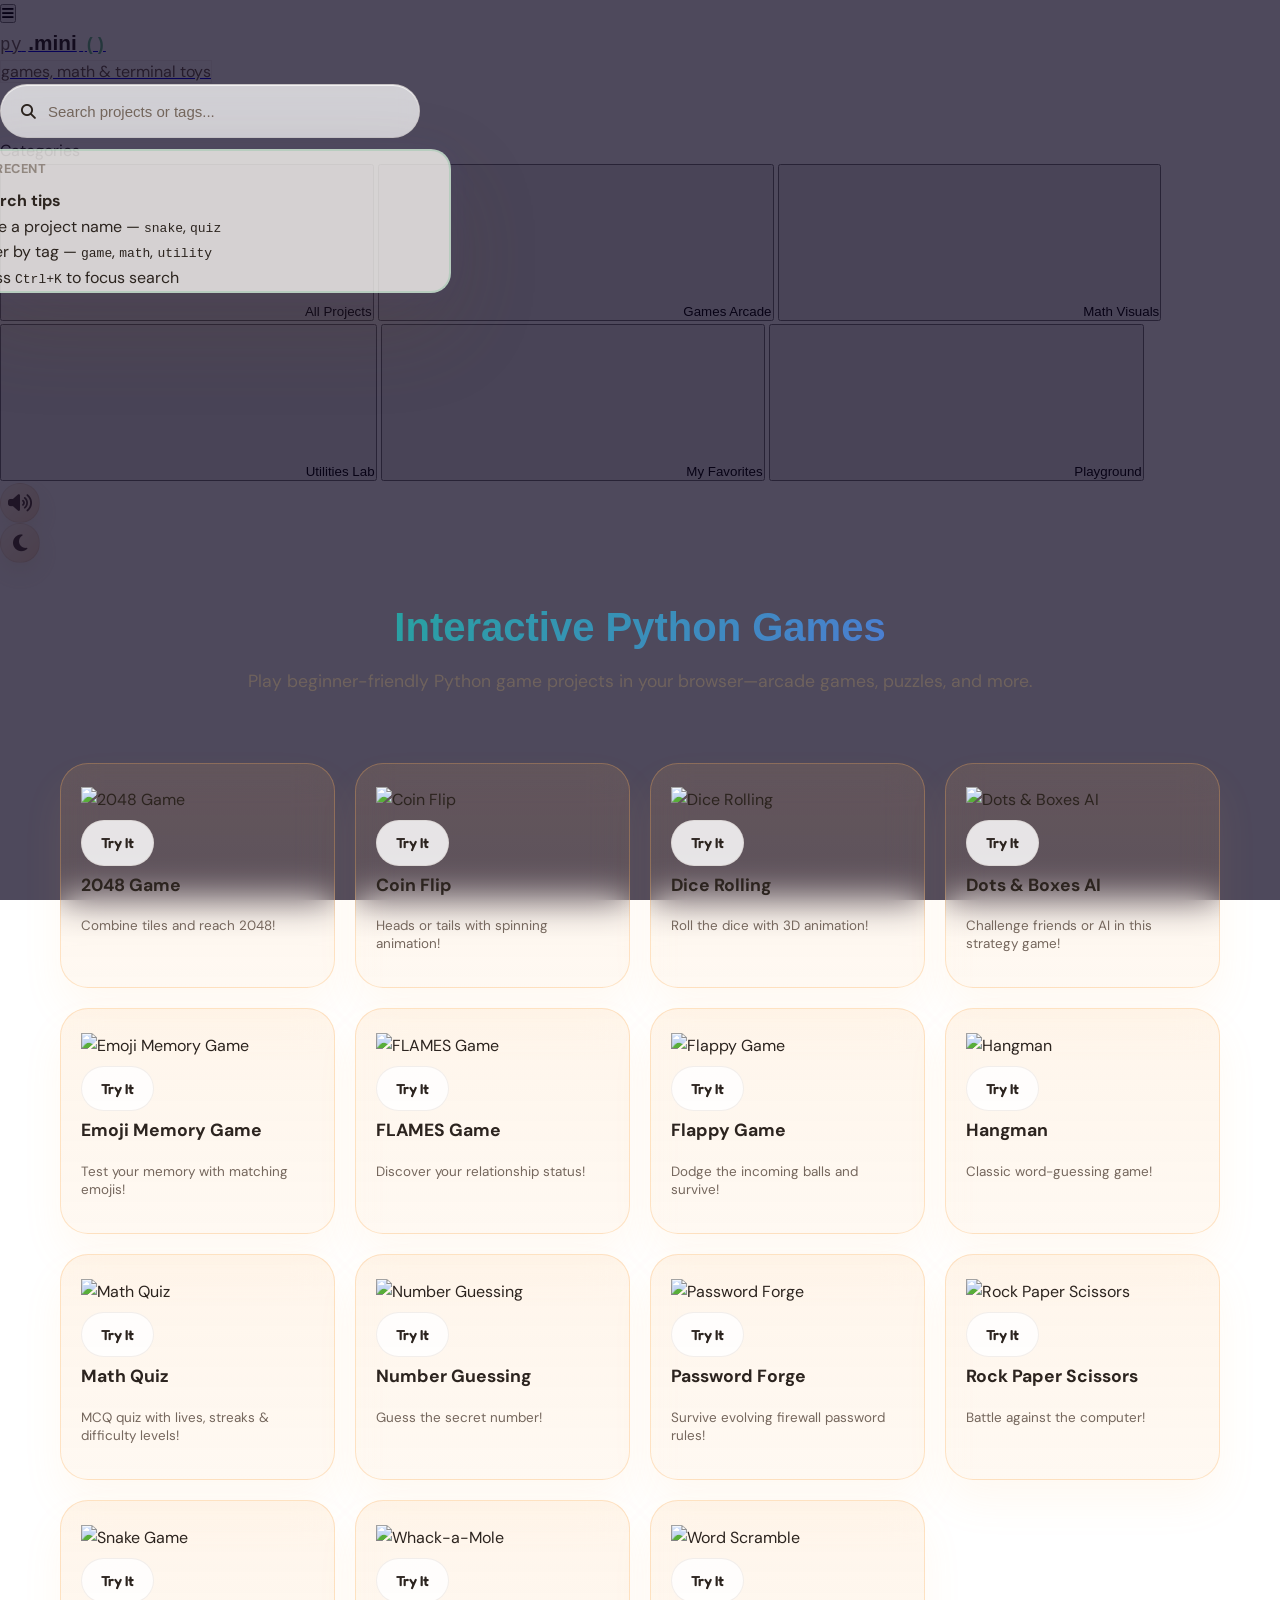
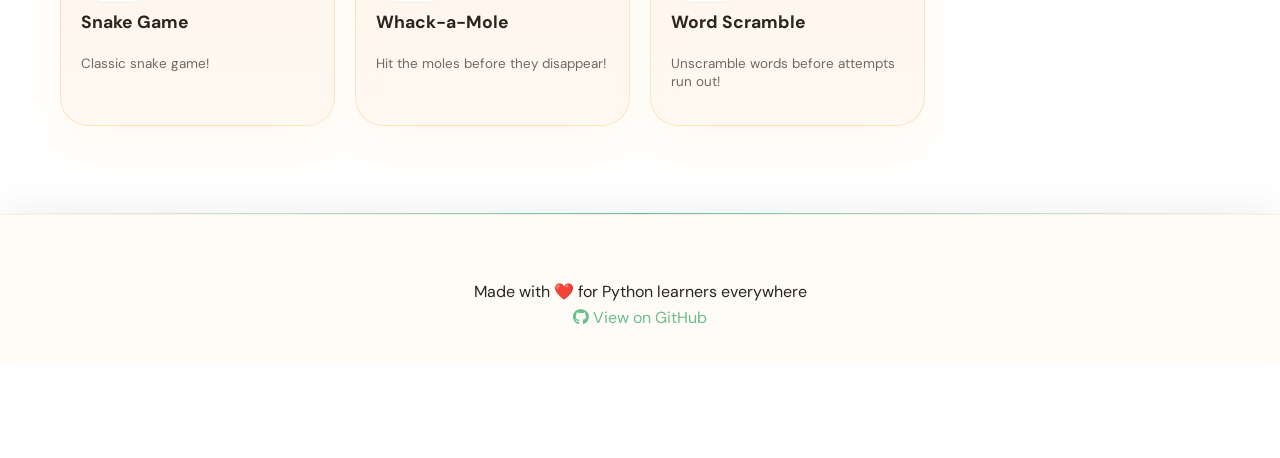
==== commit 6807f417: "Merge pull request #1016 from basantnema31/fix/issue-887 [Performance/A11Y] Optimize Web-App Assets " ====
--- a/web-app/games.html
+++ b/web-app/games.html
@@ -1,279 +1,721 @@
-<!DOCTYPE html>
+<!doctype html>
 <html lang="en">
-
-<head>
-    <meta charset="UTF-8">
-    <meta name="viewport" content="width=device-width, initial-scale=1.0">
-    <meta name="description" content="Play beginner-friendly Python game projects in your browser—arcade games, puzzles, and more.">
-    <meta name="color-scheme" content="dark light">
-    <meta id="themeColorMeta" name="theme-color" content="#0f172a">
-    <meta property="og:title" content="Games — Python Mini Projects">
-    <meta property="og:description" content="Interactive games—no install required.">
-    <meta property="og:type" content="website">
-    <title>Games - Python Mini Projects</title>
-    <link rel="icon" href="assets/favicon.svg" type="image/svg+xml">
-    <link rel="stylesheet" href="css/styles.css">
-    <link rel="stylesheet" href="https://cdnjs.cloudflare.com/ajax/libs/font-awesome/6.4.0/css/all.min.css">
+  <head>
+    <meta charset="UTF-8" />
+    <meta name="viewport" content="width=device-width, initial-scale=1.0" />
+    <meta
+      name="description"
+      content="Play beginner-friendly Python games in your browser. Arcade games, puzzles, strategy, and memory challenges with sleek dark/light mode UI. Zero installation required."
+    />
+    <meta name="color-scheme" content="dark light" />
+    <meta id="themeColorMeta" name="theme-color" content="#0f172a" />
+
+    <!-- Open Graph / Facebook -->
+    <meta property="og:type" content="website" />
+    <meta
+      property="og:url"
+      content="https://steam-bell-92.github.io/python-mini-project/games.html"
+    />
+    <meta
+      property="og:title"
+      content="Python Mini Games - Interactive Web Edition"
+    />
+    <meta
+      property="og:description"
+      content="Play beginner-friendly Python games in your browser. Arcade games, puzzles, strategy, and memory challenges with sleek dark/light mode UI. Zero installation required."
+    />
+    <meta property="og:site_name" content="py.mini() lab" />
+
+    <!-- Twitter -->
+    <meta name="twitter:card" content="summary_large_image" />
+    <meta
+      name="twitter:url"
+      content="https://steam-bell-92.github.io/python-mini-project/games.html"
+    />
+    <meta
+      name="twitter:title"
+      content="Python Mini Games - Interactive Web Edition"
+    />
+    <meta
+      name="twitter:description"
+      content="Play beginner-friendly Python games in your browser. Arcade games, puzzles, strategy, and memory challenges with sleek dark/light mode UI. Zero installation required."
+    />
+    <!-- Canonical Link -->
+    <link
+      rel="canonical"
+      href="https://steam-bell-92.github.io/python-mini-project/games.html"
+    />
+
+    <title>Python Mini Games - Interactive Web Edition</title>
+    <link rel="icon" href="assets/favicon.svg" type="image/svg+xml" />
+
+    <!-- Structured Data (JSON-LD) -->
+    <script type="application/ld+json">
+      {
+        "@context": "https://schema.org",
+        "@type": "ItemPage",
+        "name": "Interactive Python Games",
+        "description": "Play beginner-friendly Python arcade games, puzzles, and memory challenges in the browser.",
+        "url": "https://steam-bell-92.github.io/python-mini-project/games.html",
+        "publisher": {
+          "@type": "Organization",
+          "name": "py.mini() lab"
+        }
+      }
+    </script>
+
+    <link rel="stylesheet" href="css/styles.css" />
+    <link
+      rel="stylesheet"
+      href="https://cdnjs.cloudflare.com/ajax/libs/font-awesome/6.4.0/css/all.min.css"
+    />
     <style>
-        /* ── Page background ── */
-        body[data-page="games"] {
-            background-image: url('assets/games-bg.jpg');
-            background-size: cover;
-            background-attachment: fixed;
-            background-position: center;
-        }
-
-        /* Overlay so cards stay readable */
-        body[data-page="games"]::before {
-            content: '';
-            position: fixed;
-            inset: 0;
-            background: rgba(10, 4, 30, 0.72);
-            z-index: 0;
-            pointer-events: none;
-        }
-
-        body[data-page="games"] .navbar,
-        body[data-page="games"] main,
-        body[data-page="games"] .footer {
-            position: relative;
-            z-index: 1;
-        }
-
-        /* Light mode overlay */
-        [data-theme="light"] body[data-page="games"]::before {
-            background: rgba(237, 233, 254, 0.80);
-        }
-
-        /* Active tab highlight for this page */
-        .tab[data-category="games"] {
-            background: var(--primary-color);
-            border-color: var(--primary-color);
-            color: white;
-        }
+      /* ── Page background ── */
+      body[data-page="games"] {
+        background-image: url("assets/games-bg.webp");
+        background-size: cover;
+        background-attachment: fixed;
+        background-position: center;
+      }
+
+      /* Overlay so cards stay readable */
+      body[data-page="games"]::before {
+        content: "";
+        position: fixed;
+        inset: 0;
+        background: rgba(10, 4, 30, 0.72);
+        z-index: 0;
+        pointer-events: none;
+      }
+
+      body[data-page="games"] .navbar,
+      body[data-page="games"] main,
+      body[data-page="games"] .footer {
+        position: relative;
+        z-index: 1;
+      }
+
+      /* Light mode overlay */
+      [data-theme="light"] body[data-page="games"]::before {
+        background: rgba(237, 233, 254, 0.8);
+      }
+
+      /* Active tab highlight for this page */
+      .tab[data-category="games"] {
+        background: var(--primary-color);
+        border-color: var(--primary-color);
+        color: white;
+      }
     </style>
-</head>
-
-<body data-page="games">
+  </head>
+
+  <body data-page="games" class="sidebar-active">
     <a href="#main-content" class="skip-link">🚀 Skip to main content</a>
 
-    <!-- Navigation -->
-    <nav class="navbar" aria-label="Primary">
+    <!-- Mobile Sidebar Toggle -->
+    <button
+      type="button"
+      class="mobile-sidebar-toggle"
+      id="mobileSidebarToggle"
+      aria-label="Toggle sidebar menu"
+      aria-expanded="false"
+    >
+      <i class="fas fa-bars"></i>
+    </button>
+
+    <!-- ── PRIMARY SIDEBAR DOCK ──────────────────────────────────── -->
+    <aside
+      class="sidebar-dock"
+      id="mainSidebar"
+      aria-label="Primary Navigation"
+    >
+      <div class="sidebar-brand">
+        <a class="logo-wrap" href="index.html">
+          <div class="logo-top-row">
+            <div class="logo-text">
+              <span class="logo-py">py</span>
+              <span class="logo-mini">.mini</span>
+              <span class="logo-parens">()</span>
+            </div>
+          </div>
+          <span class="logo-tagline">games, math &amp; terminal toys</span>
+        </a>
+      </div>
+
+      <div class="sidebar-search">
+        <div class="search-box" style="position: relative">
+          <i class="fas fa-search"></i>
+          <input
+            aria-label="Search projects"
+            id="searchInput"
+            placeholder="Search projects or tags..."
+            type="text"
+          />
+          <div class="search-dropdown" id="searchDropdown">
+            <div class="dropdown-content" id="searchDropdownContent">
+              <div
+                class="search-loader"
+                id="searchLoader"
+                style="display: none"
+              >
+                <div class="spinner"></div>
+              </div>
+              <div class="recent-searches-section" id="recentSearchesSection">
+                <div class="dropdown-section-title">Recent</div>
+                <div class="dropdown-list" id="recentSearchesList"></div>
+              </div>
+              <div
+                class="results-section"
+                id="resultsSection"
+                style="display: none"
+              >
+                <div class="dropdown-section-title">Projects</div>
+                <div class="dropdown-list" id="resultsList"></div>
+              </div>
+              <div class="tips-section" id="tipsSection">
+                <p><strong>Search tips</strong></p>
+                <ul>
+                  <li>
+                    Type a project name — <code>snake</code>, <code>quiz</code>
+                  </li>
+                  <li>
+                    Filter by tag — <code>game</code>, <code>math</code>,
+                    <code>utility</code>
+                  </li>
+                  <li>Press <code>Ctrl+K</code> to focus search</li>
+                </ul>
+              </div>
+              <div
+                class="no-results-message"
+                id="noResultsMessage"
+                style="display: none"
+              >
+                No projects found. Try a different keyword.
+              </div>
+            </div>
+          </div>
+        </div>
+      </div>
+
+      <div class="sidebar-menu-wrapper">
+        <div class="sidebar-menu-title">Categories</div>
+        <nav
+          class="sidebar-menu"
+          role="tablist"
+          aria-label="Filter by category"
+        >
+          <button
+            aria-selected="false"
+            class="sidebar-tab"
+            data-category="all"
+            role="tab"
+            tabindex="-1"
+          >
+            <span class="sidebar-icon"><svg data-lucide="layers"></svg></span>
+            <span class="sidebar-label">All Projects</span>
+          </button>
+          <button
+            aria-selected="true"
+            class="sidebar-tab active"
+            data-category="games"
+            role="tab"
+            tabindex="0"
+          >
+            <span class="sidebar-icon"
+              ><svg data-lucide="gamepad-2"></svg
+            ></span>
+            <span class="sidebar-label">Games Arcade</span>
+          </button>
+          <button
+            aria-selected="false"
+            class="sidebar-tab"
+            data-category="math"
+            role="tab"
+            tabindex="-1"
+          >
+            <span class="sidebar-icon"><svg data-lucide="sigma"></svg></span>
+            <span class="sidebar-label">Math Visuals</span>
+          </button>
+          <button
+            aria-selected="false"
+            class="sidebar-tab"
+            data-category="utilities"
+            role="tab"
+            tabindex="-1"
+          >
+            <span class="sidebar-icon"><svg data-lucide="wrench"></svg></span>
+            <span class="sidebar-label">Utilities Lab</span>
+          </button>
+          <button
+            aria-selected="false"
+            class="sidebar-tab"
+            data-category="favorites"
+            role="tab"
+            tabindex="-1"
+          >
+            <span class="sidebar-icon"><svg data-lucide="star"></svg></span>
+            <span class="sidebar-label">My Favorites</span>
+          </button>
+          <button
+            aria-selected="false"
+            class="sidebar-tab"
+            data-category="playground"
+            role="tab"
+            tabindex="-1"
+          >
+            <span class="sidebar-icon"><svg data-lucide="terminal"></svg></span>
+            <span class="sidebar-label">Playground</span>
+          </button>
+        </nav>
+      </div>
+
+      <div class="sidebar-footer">
+        <div class="sidebar-controls">
+          <button
+            aria-label="Mute sounds"
+            class="sound-toggle"
+            id="soundToggle"
+            type="button"
+          >
+            <i class="fas fa-volume-up"></i>
+          </button>
+          <button
+            aria-label="Switch theme"
+            class="theme-toggle"
+            id="themeToggle"
+            type="button"
+          >
+            <i class="fas fa-moon"></i>
+          </button>
+        </div>
+      </div>
+    </aside>
+
+    <main id="main-content" tabindex="-1">
+      <!-- Page Title Section -->
+      <section
+        class="page-title-section"
+        style="text-align: center; padding: 2rem 0 1rem 0"
+      >
         <div class="container">
-            <div class="logo">
-                <h1>🎮 Python Mini Projects</h1>
-            </div>
-            <div class="nav-controls">
-                <button type="button" class="sound-toggle" id="soundToggle" aria-label="Mute sounds">
-                    <i class="fas fa-volume-up" aria-hidden="true"></i>
-                </button>
-                <button type="button" class="theme-toggle" id="themeToggle" aria-label="Switch to light mode">
-                    <i class="fas fa-moon" aria-hidden="true"></i>
-                </button>
-            </div>
+          <h1
+            style="
+              font-size: 2.5rem;
+              font-family: &quot;Space Grotesk&quot;, sans-serif;
+              background: linear-gradient(135deg, #10b981, #6366f1);
+              -webkit-background-clip: text;
+              -webkit-text-fill-color: transparent;
+              background-clip: text;
+              margin: 0;
+            "
+          >
+            Interactive Python Games
+          </h1>
+          <p
+            style="
+              color: var(--text-secondary);
+              margin-top: 0.5rem;
+              font-size: 1.1rem;
+              opacity: 0.85;
+            "
+          >
+            Play beginner-friendly Python game projects in your browser—arcade
+            games, puzzles, and more.
+          </p>
         </div>
-    </nav>
-
-    <main id="main-content" tabindex="-1">
-
-        <!-- Category Tabs -->
-        <section class="tabs-section" aria-label="Project categories">
-            <div class="container">
-                <div class="tabs-wrapper">
-                    <div class="tabs" role="tablist" aria-label="Project categories">
-                        <a href="index.html" class="tab" role="tab">🌟 All Projects</a>
-                        <a href="games.html" class="tab active" role="tab" aria-selected="true">🎮 Games</a>
-                        <a href="math.html" class="tab" role="tab">🔢 Math</a>
-                        <a href="utilities.html" class="tab" role="tab">🔐 Utilities</a>
-                    </div>
-                </div>
-            </div>
-        </section>
-
-        <!-- Projects Grid — Games only -->
-        <section class="projects-section" aria-label="Game Projects">
-            <div class="container">
-                <div class="projects-grid" id="projectsGrid">
-
-                    <div class="project-card" data-category="games" data-project="2048-game">
-                        <div class="card-icon">🟦</div>
-                        <h3>2048 Game</h3>
-                        <p>Combine tiles and reach 2048!</p>
-                        <button class="btn-play">Try It</button>
-                    </div>
-
-                    <div class="project-card" data-category="games" data-project="coin-flip">
-                        <div class="card-icon">🪙</div>
-                        <h3>Coin Flip</h3>
-                        <p>Heads or tails with spinning animation!</p>
-                        <button class="btn-play">Try It</button>
-                    </div>
-
-                    <div class="project-card" data-category="games" data-project="dice-rolling">
-                        <div class="card-icon">🎲</div>
-                        <h3>Dice Rolling</h3>
-                        <p>Roll the dice with 3D animation!</p>
-                        <button class="btn-play">Try It</button>
-                    </div>
-
-                    <div class="project-card" data-category="games" data-project="dots-boxes">
-                        <div class="card-icon">🔲</div>
-                        <h3>Dots &amp; Boxes AI</h3>
-                        <p>Challenge friends or AI in this strategy game!</p>
-                        <button class="btn-play">Try It</button>
-                    </div>
-
-                    <div class="project-card" data-category="games" data-project="emoji-memory">
-                        <div class="card-icon">🧠</div>
-                        <h3>Emoji Memory Game</h3>
-                        <p>Test your memory with matching emojis!</p>
-                        <button class="btn-play">Try It</button>
-                    </div>
-
-                    <div class="project-card" data-category="games" data-project="flames">
-                        <div class="card-icon">💖</div>
-                        <h3>FLAMES Game</h3>
-                        <p>Discover your relationship status!</p>
-                        <button class="btn-play">Try It</button>
-                    </div>
-
-                    <div class="project-card" data-category="games" data-project="flappy-game">
-                        <div class="card-icon">🐦</div>
-                        <h3>Flappy Game</h3>
-                        <p>Dodge the incoming balls and survive!</p>
-                        <button class="btn-play">Try It</button>
-                    </div>
-
-                    <div class="project-card" data-category="games" data-project="hangman">
-                        <div class="card-icon">🎮</div>
-                        <h3>Hangman</h3>
-                        <p>Classic word-guessing game!</p>
-                        <button class="btn-play">Try It</button>
-                    </div>
-
-                    <div class="project-card" data-category="games" data-project="math-quiz">
-                        <div class="card-icon">🧠</div>
-                        <h3>Math Quiz</h3>
-                        <p>MCQ quiz with lives, streaks & difficulty levels!</p>
-                        <button class="btn-play">Try It</button>
-                    </div>
-
-                    <div class="project-card" data-category="games" data-project="number-guessing">
-                        <div class="card-icon">🎯</div>
-                        <h3>Number Guessing</h3>
-                        <p>Guess the secret number!</p>
-                        <button class="btn-play">Try It</button>
-                    </div>
-
-                    <div class="project-card" data-category="games" data-project="password-forge">
-                        <div class="card-icon">🔐</div>
-                        <h3>Password Forge</h3>
-                        <p>Survive evolving firewall password rules!</p>
-                        <button class="btn-play">Try It</button>
-                    </div>
-
-                    <div class="project-card" data-category="games" data-project="rock-paper-scissor">
-                        <div class="card-icon">🪨</div>
-                        <h3>Rock Paper Scissors</h3>
-                        <p>Battle against the computer!</p>
-                        <button class="btn-play">Try It</button>
-                    </div>
-
-                    <div class="project-card" data-category="games" data-project="snake-game">
-                        <div class="card-icon">🐍</div>
-                        <h3>Snake Game</h3>
-                        <p>Classic snake game!</p>
-                        <button class="btn-play">Try It</button>
-                    </div>
-
-                    <div class="project-card" data-category="games" data-project="whack-a-mole">
-                        <div class="card-icon">🔨</div>
-                        <h3>Whack-a-Mole</h3>
-                        <p>Hit the moles before they disappear!</p>
-                        <button class="btn-play">Try It</button>
-                    </div>
-
-                    <div class="project-card" data-category="games" data-project="word-scramble">
-                        <div class="card-icon">🔤</div>
-                        <h3>Word Scramble</h3>
-                        <p>Unscramble words before attempts run out!</p>
-                        <button class="btn-play">Try It</button>
-                    </div>
-
-                </div><!-- /projects-grid -->
-            </div>
-        </section>
-
+      </section>
+
+      <!-- Projects Grid — Games only -->
+      <section class="projects-section" aria-label="Game Projects">
+        <div class="container">
+          <div class="projects-grid" id="projectsGrid">
+            <div
+              class="project-card"
+              data-category="games"
+              data-project="2048-game"
+            >
+              <img
+                class="card-banner"
+                src="assets/banners/2048-game.webp"
+                alt="2048 Game"
+                loading="lazy"
+              / loading="lazy">
+              <div class="card-actions">
+                <button class="btn-play" aria-label="Play 2048 Game">Try It</button>
+              </div>
+
+              <h3>2048 Game</h3>
+              <p>Combine tiles and reach 2048!</p>
+            </div>
+
+            <div
+              class="project-card"
+              data-category="games"
+              data-project="coin-flip"
+            >
+              <img
+                class="card-banner"
+                src="assets/banners/coin-flip.webp"
+                alt="Coin Flip"
+                loading="lazy"
+              / loading="lazy">
+              <div class="card-actions">
+                <button class="btn-play" aria-label="Play Coin Flip">Try It</button>
+              </div>
+
+              <h3>Coin Flip</h3>
+              <p>Heads or tails with spinning animation!</p>
+            </div>
+
+            <div
+              class="project-card"
+              data-category="games"
+              data-project="dice-rolling"
+            >
+              <img
+                class="card-banner"
+                src="assets/banners/dice-rolling.webp"
+                alt="Dice Rolling"
+                loading="lazy"
+              / loading="lazy">
+              <div class="card-actions">
+                <button class="btn-play" aria-label="Play Dice Rolling">Try It</button>
+              </div>
+
+              <h3>Dice Rolling</h3>
+              <p>Roll the dice with 3D animation!</p>
+            </div>
+
+            <div
+              class="project-card"
+              data-category="games"
+              data-project="dots-boxes"
+            >
+              <img
+                class="card-banner"
+                src="assets/banners/dots-boxes.webp"
+                alt="Dots &amp; Boxes AI"
+                loading="lazy"
+              / loading="lazy">
+              <div class="card-actions">
+                <button class="btn-play" aria-label="Play Dots &amp; Boxes AI">Try It</button>
+              </div>
+
+              <h3>Dots &amp; Boxes AI</h3>
+              <p>Challenge friends or AI in this strategy game!</p>
+            </div>
+
+            <div
+              class="project-card"
+              data-category="games"
+              data-project="emoji-memory"
+            >
+              <img
+                class="card-banner"
+                src="assets/banners/emoji-memory.webp"
+                alt="Emoji Memory Game"
+                loading="lazy"
+              / loading="lazy">
+              <div class="card-actions">
+                <button class="btn-play" aria-label="Play Emoji Memory Game">Try It</button>
+              </div>
+
+              <h3>Emoji Memory Game</h3>
+              <p>Test your memory with matching emojis!</p>
+            </div>
+
+            <div
+              class="project-card"
+              data-category="games"
+              data-project="flames"
+            >
+              <img
+                class="card-banner"
+                src="assets/banners/flames.webp"
+                alt="FLAMES Game"
+                loading="lazy"
+              / loading="lazy">
+              <div class="card-actions">
+                <button class="btn-play" aria-label="Play FLAMES Game">Try It</button>
+              </div>
+
+              <h3>FLAMES Game</h3>
+              <p>Discover your relationship status!</p>
+            </div>
+
+            <div
+              class="project-card"
+              data-category="games"
+              data-project="flappy-game"
+            >
+              <img
+                class="card-banner"
+                src="assets/banners/flappy-game.webp"
+                alt="Flappy Game"
+                loading="lazy"
+              / loading="lazy">
+              <div class="card-actions">
+                <button class="btn-play" aria-label="Play Flappy Game">Try It</button>
+              </div>
+
+              <h3>Flappy Game</h3>
+              <p>Dodge the incoming balls and survive!</p>
+            </div>
+
+            <div
+              class="project-card"
+              data-category="games"
+              data-project="hangman"
+            >
+              <img
+                class="card-banner"
+                src="assets/banners/hangman.webp"
+                alt="Hangman"
+                loading="lazy"
+              / loading="lazy">
+              <div class="card-actions">
+                <button class="btn-play" aria-label="Play Hangman">Try It</button>
+              </div>
+
+              <h3>Hangman</h3>
+              <p>Classic word-guessing game!</p>
+            </div>
+
+            <div
+              class="project-card"
+              data-category="games"
+              data-project="math-quiz"
+            >
+              <img
+                class="card-banner"
+                src="assets/banners/math-quiz.webp"
+                alt="Math Quiz"
+                loading="lazy"
+              / loading="lazy">
+              <div class="card-actions">
+                <button class="btn-play" aria-label="Play Math Quiz">Try It</button>
+              </div>
+
+              <h3>Math Quiz</h3>
+              <p>MCQ quiz with lives, streaks & difficulty levels!</p>
+            </div>
+
+            <div
+              class="project-card"
+              data-category="games"
+              data-project="number-guessing"
+            >
+              <img
+                class="card-banner"
+                src="assets/banners/number-guessing.webp"
+                alt="Number Guessing"
+                loading="lazy"
+              / loading="lazy">
+              <div class="card-actions">
+                <button class="btn-play" aria-label="Play Number Guessing">Try It</button>
+              </div>
+
+              <h3>Number Guessing</h3>
+              <p>Guess the secret number!</p>
+            </div>
+
+            <div
+              class="project-card"
+              data-category="games"
+              data-project="password-forge"
+            >
+              <img
+                class="card-banner"
+                src="assets/banners/password-forge.webp"
+                alt="Password Forge"
+                loading="lazy"
+              / loading="lazy">
+              <div class="card-actions">
+                <button class="btn-play" aria-label="Play Password Forge">Try It</button>
+              </div>
+
+              <h3>Password Forge</h3>
+              <p>Survive evolving firewall password rules!</p>
+            </div>
+
+            <div
+              class="project-card"
+              data-category="games"
+              data-project="rock-paper-scissor"
+            >
+              <img
+                class="card-banner"
+                src="assets/banners/rock-paper-scissor.webp"
+                alt="Rock Paper Scissors"
+                loading="lazy"
+              / loading="lazy">
+              <div class="card-actions">
+                <button class="btn-play" aria-label="Play Rock Paper Scissors">Try It</button>
+              </div>
+
+              <h3>Rock Paper Scissors</h3>
+              <p>Battle against the computer!</p>
+            </div>
+
+            <div
+              class="project-card"
+              data-category="games"
+              data-project="snake-game"
+            >
+              <img
+                class="card-banner"
+                src="assets/banners/snake-game.webp"
+                alt="Snake Game"
+                loading="lazy"
+              / loading="lazy">
+              <div class="card-actions">
+                <button class="btn-play" aria-label="Play Snake Game">Try It</button>
+              </div>
+
+              <h3>Snake Game</h3>
+              <p>Classic snake game!</p>
+            </div>
+
+            <div
+              class="project-card"
+              data-category="games"
+              data-project="whack-a-mole"
+            >
+              <img
+                class="card-banner"
+                src="assets/banners/whack-a-mole.webp"
+                alt="Whack-a-Mole"
+                loading="lazy"
+              / loading="lazy">
+              <div class="card-actions">
+                <button class="btn-play" aria-label="Play Whack-a-Mole">Try It</button>
+              </div>
+
+              <h3>Whack-a-Mole</h3>
+              <p>Hit the moles before they disappear!</p>
+            </div>
+
+            <div
+              class="project-card"
+              data-category="games"
+              data-project="word-scramble"
+            >
+              <img
+                class="card-banner"
+                src="assets/banners/word-scramble.webp"
+                alt="Word Scramble"
+                loading="lazy"
+              / loading="lazy">
+              <div class="card-actions">
+                <button class="btn-play" aria-label="Play Word Scramble">Try It</button>
+              </div>
+
+              <h3>Word Scramble</h3>
+              <p>Unscramble words before attempts run out!</p>
+            </div>
+          </div>
+          <!-- /projects-grid -->
+        </div>
+      </section>
     </main>
 
     <!-- Project Modal -->
-    <div class="modal" id="projectModal" role="dialog" aria-modal="true"
-         aria-labelledby="modalDialogTitle" aria-hidden="true">
-        <div class="modal-content">
-            <h2 id="modalDialogTitle" class="modal-dialog-title visually-hidden" tabindex="-1">Interactive project</h2>
-            <button type="button" class="modal-close" id="modalClose"
-                    aria-label="Close project dialog">&times;</button>
-            <div id="modalBody"></div>
-        </div>
+    <div
+      class="modal"
+      id="projectModal"
+      role="dialog"
+      aria-modal="true"
+      aria-labelledby="modalDialogTitle"
+      aria-hidden="true"
+    >
+      <div class="modal-content">
+        <h2
+          id="modalDialogTitle"
+          class="modal-dialog-title visually-hidden"
+          tabindex="-1"
+        >
+          Interactive project
+        </h2>
+        <button
+          type="button"
+          class="modal-close"
+          id="modalClose"
+          aria-label="Close project dialog"
+        >
+          &times;
+        </button>
+        <div id="modalBody"></div>
+      </div>
     </div>
 
-    <button type="button" class="back-to-top" id="backToTop" aria-label="Back to top" title="Back to top">
-        <i class="fas fa-arrow-up" aria-hidden="true"></i>
+    <button
+      type="button"
+      class="back-to-top"
+      id="backToTop"
+      aria-label="Back to top"
+      title="Back to top"
+    >
+      <i class="fas fa-arrow-up" aria-hidden="true"></i>
     </button>
 
     <footer class="footer">
-        <div class="container">
-            <p>Made with ❤️ for Python learners everywhere</p>
-            <p>
-                <a href="https://github.com/steam-bell-92/python-mini-project"
-                   target="_blank" rel="noopener noreferrer">
-                    <i class="fab fa-github" aria-hidden="true"></i> View on GitHub
-                </a>
-            </p>
-        </div>
+      <div class="container">
+        <p>Made with ❤️ for Python learners everywhere</p>
+        <p>
+          <a
+            href="https://github.com/steam-bell-92/python-mini-project"
+            target="_blank"
+            rel="noopener noreferrer"
+          >
+            <i class="fab fa-github" aria-hidden="true"></i> View on GitHub
+          </a>
+        </p>
+      </div>
     </footer>
 
-    <script src="js/audio.js"></script>
-    <script src="js/projects/rock-paper-scissor.js"></script>
-    <script src="js/projects/dice-rolling.js"></script>
-    <script src="js/projects/coin-flip.js"></script>
-    <script src="js/projects/number-guessing.js"></script>
-    <script src="js/projects/hangman.js"></script>
-    <script src="js/projects/flames.js"></script>
-    <script src="js/projects/dots-boxes.js"></script> 
-    <script src="js/projects/password-forge.js"></script> 
-    <script src="js/projects/snake.js"></script> 
-    <script src="js/projects/emoji-memory-game.js"></script>
-    <script src="js/projects/whack-a-mole.js"></script>
-    <script src="js/projects/2048-game.js"></script>        
-    <script src="js/projects/fibonacci.js"></script>
-    <script src="js/projects/pascal-triangle.js"></script>
-    <script src="js/projects/calculator.js"></script>
-    <script src="js/projects/collatz.js"></script>
-    <script src="js/projects/armstrong.js"></script>
-    <script src="js/projects/prime-analyzer.js"></script>
-    <script src="js/projects/projectile-motion.js"></script>
-    <script src="js/projects/progression-recognizer.js"></script>
-    <script src="js/projects/coordinate-polar-transform.js"></script>
-    <script src="js/projects/derivative-calculator.js"></script>
-    <script src="js/projects/morse-code.js"></script>
-    <script src="js/projects/tower-of-hanoi.js"></script>
-    <script src="js/projects/math-quiz.js"></script>
-    <script src="js/projects/simon-says.js"></script>
-    <script src="js/projects/flappy-game.js"></script>
-    <script src="js/projects/tic-tac-toe.js"></script>
-    <script src="js/projects/2048-game.js"></script>
-    <script src="js/projects/dots-boxes.js"></script>
-    <script src="js/projects/emoji-memory-game.js"></script>
-    <script src="js/projects/number-converter.js"></script>
-    <script src="js/projects/password-forge.js"></script>
-    <script src="js/projects/typing-speed-tester.js"></script>
-    <script src="js/projects/whack-a-mole.js"></script>
-    <script src="js/projects/word-scramble.js"></script>
-    <script src="js/projects/snake.js"></script>
-    <script src="js/projects/spot-the-difference.js"></script>
-    <script src="js/projects.js"></script>
-    <script src="js/main.js"></script>
+    <script defer src="js/audio.js"></script>
+    <script defer src="js/projects/rock-paper-scissor.js"></script>
+    <script defer src="js/projects/dice-rolling.js"></script>
+    <script defer src="js/projects/coin-flip.js"></script>
+    <script defer src="js/projects/number-guessing.js"></script>
+    <script defer src="js/projects/hangman.js"></script>
+    <script defer src="js/projects/flames.js"></script>
+    <script defer src="js/projects/dots-boxes.js"></script>
+    <script defer src="js/projects/password-forge.js"></script>
+    <script defer src="js/projects/snake.js"></script>
+    <script defer src="js/projects/emoji-memory-game.js"></script>
+    <script defer src="js/projects/whack-a-mole.js"></script>
+    <script defer src="js/projects/2048-game.js"></script>
+    <script defer src="js/projects/fibonacci.js"></script>
+    <script defer src="js/projects/pascal-triangle.js"></script>
+    <script defer src="js/projects/calculator.js"></script>
+    <script defer src="js/projects/collatz.js"></script>
+    <script defer src="js/projects/armstrong.js"></script>
+    <script defer src="js/projects/prime-analyzer.js"></script>
+    <script defer src="js/projects/projectile-motion.js"></script>
+    <script defer src="js/projects/progression-recognizer.js"></script>
+    <script defer src="js/projects/coordinate-polar-transform.js"></script>
+    <script defer src="js/projects/derivative-calculator.js"></script>
+    <script defer src="js/projects/morse-code.js"></script>
+    <script defer src="js/projects/tower-of-hanoi.js"></script>
+    <script defer src="js/projects/math-quiz.js"></script>
+    <script defer src="js/projects/simon-says.js"></script>
+    <script defer src="js/projects/flappy-game.js"></script>
+    <script defer src="js/projects/tic-tac-toe.js"></script>
+    <script defer src="js/projects/2048-game.js"></script>
+    <script defer src="js/projects/dots-boxes.js"></script>
+    <script defer src="js/projects/emoji-memory-game.js"></script>
+    <script defer src="js/projects/number-converter.js"></script>
+    <script defer src="js/projects/password-forge.js"></script>
+    <script defer src="js/projects/typing-speed-tester.js"></script>
+    <script defer src="js/projects/whack-a-mole.js"></script>
+    <script defer src="js/projects/word-scramble.js"></script>
+    <script defer src="js/projects/snake.js"></script>
+    <script defer src="js/projects/spot-the-difference.js"></script>
+    <script defer src="js/projects.js"></script>
+    <script defer src="https://unpkg.com/lucide@latest/dist/umd/lucide.js"></script>
+    <script defer type="module" src="js/main.js"></script>
+    <script>lucide.createIcons();</script>
 
 </body>
 </html>
--- a/web-app/css/styles.css
+++ b/web-app/css/styles.css
@@ -22,6 +22,9 @@
     --accent-border: rgba(34, 197, 94, 0.35);
     --overlay-color: rgba(8, 17, 32, 0.78);
     --on-accent: #ffffff;
+    --footer-card-color: #e9830f;
+    --footer-card-light: rgba(252, 176, 91, 0.08);
+    --footer-card-border: rgba(252, 176, 91, 0.25);
     --shadow: 0 10px 30px rgba(0, 0, 0, 0.3);
     --shadow-modal: 0 25px 50px -12px rgba(0, 0, 0, 0.45);
     --transition: all 0.3s cubic-bezier(0.4, 0, 0.2, 1);
@@ -33,33 +36,37 @@
     --hero-green-400: #4ade80;
     --hero-green-500: #22c55e;
     --hero-green-600: #05431c;
-    --hero-green-nav-bg:  #0d2118;
-    --hero-green-border:  rgba(74, 222, 128, 0.35);
-    --hero-green-glow:    rgba(34, 197, 94, 0.28);
+    --hero-green-nav-bg: #0d2118;
+    --hero-green-border: rgba(74, 222, 128, 0.35);
+    --hero-green-glow: rgba(34, 197, 94, 0.28);
     --hero-font-display: 'Fredoka', 'Segoe UI', sans-serif;
-    --hero-font-body:    'DM Sans', 'Segoe UI', sans-serif;
+    --hero-font-body: 'DM Sans', 'Segoe UI', sans-serif;
 }
 
 [data-theme="light"] {
-    --primary-color:   #16a34a;
+    --primary-color: #16a34a;
     --secondary-color: #22c55e;
-    --bg-color:        #f0fdf4;
-    --surface-color:   #ffffff;
-    --border-color:    #bbf7d0;
+    --bg-color: #f0fdf4;
+    --surface-color: #ffffff;
+    --border-color: #bbf7d0;
     --shadow: 0 20px 60px rgba(34, 197, 94, 0.22);
     --shadow-modal: 0 35px 80px -12px rgba(22, 163, 74, 0.35);
-    --text-color:      #0f172a;
-    --text-secondary:  #64748b;
-
-    --hero-green-nav-bg:  #e8faf0;
-    --hero-green-border:  rgba(22, 163, 74, 0.30);
-    --hero-green-glow:    rgba(22, 163, 74, 0.15);
+    --text-color: #0f172a;
+    --text-secondary: #64748b;
+    --footer-card-light: rgba(252, 176, 91, 0.06);
+    --footer-card-border: rgba(252, 176, 91, 0.18);
+
+    --hero-green-nav-bg: #e8faf0;
+    --hero-green-border: rgba(22, 163, 74, 0.30);
+    --hero-green-glow: rgba(22, 163, 74, 0.15);
 }
 
 /* ═══════════════════════════════════════
    RESET & BASE
 ═══════════════════════════════════════ */
-*, *::before, *::after {
+*,
+*::before,
+*::after {
     margin: 0;
     padding: 0;
     box-sizing: border-box;
@@ -90,13 +97,25 @@
     box-sizing: border-box;
 }
 
+a,
+button,
+input,
+select,
+textarea,
+.project-card,
+.whack-hole {
+    touch-action: manipulation;
+    /* Removes 300ms mobile click delay globally */
+}
+
 body {
     font-family: 'Space Grotesk', 'Segoe UI', sans-serif;
     background: var(--bg-color);
     color: var(--text-color);
     line-height: 1.6;
     transition: background-color var(--motion-duration) ease, color var(--motion-duration) ease;
-    /* padding-bottom: 6rem; */
+    padding-bottom: 6rem;
+    /* reserve space for fixed footer */
 }
 
 #main-content {
@@ -217,7 +236,8 @@
     justify-content: center;
 }
 
-.theme-toggle:hover, .sound-toggle:hover {
+.theme-toggle:hover,
+.sound-toggle:hover {
     background: rgba(74, 222, 128, 0.28);
     box-shadow: 0 0 14px var(--hero-green-glow);
     color: var(--hero-green-200);
@@ -225,21 +245,23 @@
     box-shadow: 0 0 15px rgba(34, 197, 94, 0.4);
 }
 
-.theme-toggle:active, .sound-toggle:active {
+.theme-toggle:active,
+.sound-toggle:active {
     transform: scale(0.95);
 }
 
 /* ═══════════════════════════════════════
    HERO SECTION
 ═══════════════════════════════════════ */
-/* .hero-section {
+.hero-section {
     position: relative;
-    padding: 9rem 0;
+    padding: 7.5rem 0 3.5rem;
     min-height: 520px;
     text-align: center;
     overflow: hidden;
-    background: var(--hero-green-nav-bg);
-} */
+    background-color: var(--bg-color);
+    transition: background-color 0.5s ease;
+}
 
 
 /* Canvas fills the full hero */
@@ -254,10 +276,39 @@
     display: block;
 }
 
-/* Old purple blobs — killed */
-.hero-background { background: transparent; }
-.hero-background::before,
-.hero-background::after { display: none; }
+/* Stunning Premium Geometric Grid Background */
+.hero-background {
+    position: absolute;
+    inset: 0;
+    overflow: hidden;
+    z-index: 0;
+    pointer-events: none;
+    background-color: transparent;
+    background-image: 
+        linear-gradient(to right, var(--border-color) 1px, transparent 1px),
+        linear-gradient(to bottom, var(--border-color) 1px, transparent 1px);
+    background-size: 36px 36px;
+    opacity: 0.25;
+    mask-image: radial-gradient(ellipse at top, black 40%, transparent 80%);
+    -webkit-mask-image: radial-gradient(ellipse at top, black 40%, transparent 80%);
+}
+
+.hero-background::before {
+    content: '';
+    position: absolute;
+    top: 0;
+    left: 50%;
+    transform: translateX(-50%);
+    width: 100vw;
+    height: 100%;
+    max-width: 1200px;
+    background: radial-gradient(circle at top, var(--accent-soft) 0%, transparent 70%);
+    z-index: -1;
+}
+
+[data-theme="light"] .hero-background {
+    opacity: 0.6;
+}
 
 /* Vignette fade at bottom of hero */
 .hero-section::after {
@@ -285,7 +336,7 @@
     font-family: 'IBM Plex Mono', monospace;
     font-size: clamp(0.72rem, 1.2vw, 0.92rem);
     letter-spacing: 0.02em;
-    opacity: 0.5;
+    opacity: 0.18;
     text-shadow: 0 0 18px rgba(34, 197, 94, 0.18);
     white-space: nowrap;
     transform-origin: center;
@@ -300,14 +351,14 @@
 .snippet-two {
     top: 25%;
     right: 10%;
-    opacity: 0.5;
+    opacity: 0.18;
     animation: codeFloatTwo 22s ease-in-out infinite;
 }
 
 .snippet-three {
     top: 50%;
     left: 12%;
-    opacity: 0.5;
+    opacity: 0.22;
     animation: codeFloatThree 20s ease-in-out infinite;
 }
 
@@ -326,24 +377,25 @@
 .snippet-six {
     top: 20%;
     right: 25%;
-    opacity: 0.42;
+    opacity: 0.15;
     animation: codeFloatThree 26s ease-in-out infinite;
 }
 
 .snippet-seven {
     top: 80%;
     right: 18%;
-    opacity: 0.42;
+    opacity: 0.15;
     animation: codeFloatTwo 28s ease-in-out infinite;
 }
 
 [data-theme="light"] .code-snippet {
     color: color-mix(in srgb, var(--text-secondary) 70%, var(--accent-color));
-    opacity: 0.5;
+    opacity: 0.15;
     text-shadow: none;
 }
 
 @keyframes codeFloatOne {
+
     0%,
     100% {
         transform: translate3d(0, 0, 0) rotate(4deg);
@@ -355,6 +407,7 @@
 }
 
 @keyframes codeFloatTwo {
+
     0%,
     100% {
         transform: translate3d(0, 0, 0) rotate(-5deg);
@@ -366,6 +419,7 @@
 }
 
 @keyframes codeFloatThree {
+
     0%,
     100% {
         transform: translate3d(0, 0, 0) rotate(-3deg);
@@ -462,6 +516,83 @@
     max-width: none;
 }
 
+.hero-title-wrapper {
+    position: relative;
+    display: inline-block;
+}
+
+.python-orbit {
+    position: absolute;
+    width: 400px;
+    height: 400px;
+    top: 50%;
+    left: 50%;
+    transform: translate(-50%, -50%);
+    border: 2px solid rgba(34, 197, 94, 0.15);
+    border-radius: 50%;
+    animation: revolve 20s linear infinite;
+    pointer-events: none;
+    z-index: 1;
+}
+
+.python-orbiter {
+    position: absolute;
+    width: 50px;
+    height: 50px;
+    top: -25px;
+    left: 50%;
+    transform: translateX(-50%);
+    display: flex;
+    align-items: center;
+    justify-content: center;
+    animation: rotate 4s linear infinite;
+}
+
+.python-logo {
+    font-size: 2.5rem;
+    filter: drop-shadow(0 4px 12px rgba(34, 197, 94, 0.4));
+    animation: spinPython 3s linear infinite;
+}
+
+@keyframes revolve {
+    from {
+        transform: translate(-50%, -50%) rotate(0deg);
+    }
+    to {
+        transform: translate(-50%, -50%) rotate(360deg);
+    }
+}
+
+@keyframes rotate {
+    from {
+        transform: translateX(-50%) rotate(0deg);
+    }
+    to {
+        transform: translateX(-50%) rotate(360deg);
+    }
+}
+
+@keyframes spinPython {
+    from {
+        transform: rotateY(0deg) scale(1);
+    }
+    50% {
+        transform: rotateY(180deg) scale(1.1);
+    }
+    to {
+        transform: rotateY(360deg) scale(1);
+    }
+}
+
+[data-theme="light"] .python-orbit {
+    border-color: rgba(22, 163, 74, 0.2);
+}
+
+[data-theme="light"] .python-logo {
+    filter: drop-shadow(0 4px 12px rgba(22, 163, 74, 0.3));
+}
+
+
 .hero-subtitle {
     font-size: 1.05rem;
     color: var(--text-secondary);
@@ -479,7 +610,7 @@
     color: var(--text-secondary);
     font-family: 'IBM Plex Mono', monospace;
     font-size: 0.78rem;
-    margin-bottom: 2.25rem;
+    margin-bottom: 5rem;
     opacity: 0.82;
     animation: fadeInUp 0.7s ease 0.3s both;
 }
@@ -499,13 +630,16 @@
     opacity: 0.72;
 }
 
-[data-theme="light"] .hero-subtitle { color: #14532d; }
+[data-theme="light"] .hero-subtitle {
+    color: #14532d;
+}
 
 .hero-features {
     display: flex;
-    gap: 1.05rem;
+    gap: 1.6rem;
     justify-content: center;
     flex-wrap: wrap;
+    margin-top: 1.75rem;
     margin-bottom: 1.1rem;
     animation: fadeInUp 0.7s ease 0.4s both;
 }
@@ -523,7 +657,7 @@
     align-items: center;
     gap: 0.38rem;
     background: transparent;
-    padding: 0.15rem 0 0.35rem;
+    padding: 0.25rem 0 0.35rem;
     border: 0;
     border-radius: 0;
     transition: color 0.2s ease;
@@ -640,8 +774,13 @@
     box-shadow: 0 8px 28px rgba(74, 222, 128, 0.45);
 }
 
-.btn-random-project:active { transform: translateY(0); }
-.btn-random-project i { font-size: 1.1rem; }
+.btn-random-project:active {
+    transform: translateY(0);
+}
+
+.btn-random-project i {
+    font-size: 1.1rem;
+}
 
 .btn-random-project.shuffle {
     animation: shuffle 0.6s cubic-bezier(0.68, -0.55, 0.265, 1.55);
@@ -1259,7 +1398,9 @@
     box-shadow: 0 4px 14px rgba(34, 197, 94, 0.35);
 }
 
-.tab:active { transform: scale(0.98); }
+.tab:active {
+    transform: scale(0.98);
+}
 
 .hero-features .feature-badge,
 .hero-features .feature-badge.tab {
@@ -1334,9 +1475,19 @@
     border-left-color: var(--primary-color);
 }
 
-.dropdown-item:active { background: rgba(34, 197, 94, 0.22); }
-.dropdown-item-icon { font-size: 0.9rem; opacity: 0.7; }
-.dropdown-item-text { flex: 1; font-weight: 500; }
+.dropdown-item:active {
+    background: rgba(34, 197, 94, 0.22);
+}
+
+.dropdown-item-icon {
+    font-size: 0.9rem;
+    opacity: 0.7;
+}
+
+.dropdown-item-text {
+    flex: 1;
+    font-weight: 500;
+}
 
 .dropdown-item-tag {
     display: inline-block;
@@ -1355,7 +1506,12 @@
     padding: 0.5rem 1.5rem;
 }
 
-.dropdown-recent-text { display: flex; align-items: center; gap: 0.5rem; flex: 1; }
+.dropdown-recent-text {
+    display: flex;
+    align-items: center;
+    gap: 0.5rem;
+    flex: 1;
+}
 
 .dropdown-recent-remove {
     background: none;
@@ -1368,12 +1524,33 @@
     font-size: 0.9rem;
 }
 
-.dropdown-recent-item:hover .dropdown-recent-remove { opacity: 1; color: var(--danger-color); }
-
-.dropdown-tips { padding: 1rem 1.5rem; font-size: 0.85rem; color: var(--text-secondary); }
-.dropdown-tips p { margin: 0 0 0.5rem; font-weight: 600; color: var(--text-color); }
-.dropdown-tips ul { list-style: none; padding: 0; margin: 0; }
-.dropdown-tips li { padding: 0.25rem 0; opacity: 0.8; }
+.dropdown-recent-item:hover .dropdown-recent-remove {
+    opacity: 1;
+    color: var(--danger-color);
+}
+
+.dropdown-tips {
+    padding: 1rem 1.5rem;
+    font-size: 0.85rem;
+    color: var(--text-secondary);
+}
+
+.dropdown-tips p {
+    margin: 0 0 0.5rem;
+    font-weight: 600;
+    color: var(--text-color);
+}
+
+.dropdown-tips ul {
+    list-style: none;
+    padding: 0;
+    margin: 0;
+}
+
+.dropdown-tips li {
+    padding: 0.25rem 0;
+    opacity: 0.8;
+}
 
 .dropdown-tips code {
     background: rgba(34, 197, 94, 0.12);
@@ -1385,10 +1562,22 @@
     font-weight: 600;
 }
 
-.dropdown-content::-webkit-scrollbar { width: 6px; }
-.dropdown-content::-webkit-scrollbar-track { background: transparent; }
-.dropdown-content::-webkit-scrollbar-thumb { background: rgba(34, 197, 94, 0.3); border-radius: 3px; }
-.dropdown-content::-webkit-scrollbar-thumb:hover { background: rgba(34, 197, 94, 0.5); }
+.dropdown-content::-webkit-scrollbar {
+    width: 6px;
+}
+
+.dropdown-content::-webkit-scrollbar-track {
+    background: transparent;
+}
+
+.dropdown-content::-webkit-scrollbar-thumb {
+    background: rgba(34, 197, 94, 0.3);
+    border-radius: 3px;
+}
+
+.dropdown-content::-webkit-scrollbar-thumb:hover {
+    background: rgba(34, 197, 94, 0.5);
+}
 
 /* ═══════════════════════════════════════
    EMPTY / NO-RESULTS STATES
@@ -1403,73 +1592,207 @@
     animation: fadeIn 0.4s ease;
 }
 
-.empty-state p { margin: 0.5rem 0; color: var(--text-secondary); }
-.empty-state p:first-child { font-size: 1.5rem; color: var(--text-color); font-weight: 600; margin-bottom: 0.5rem; }
-.empty-state-hint { font-size: 0.9rem !important; opacity: 0.8; }
-
-.no-results { text-align: center; padding: 4rem 2rem; animation: fadeIn 0.6s ease; }
-.no-results-icon { font-size: 4rem; margin-bottom: 1rem; opacity: 0.5; }
-.no-results h3 { font-size: 1.5rem; margin-bottom: 0.5rem; }
-.no-results p { color: var(--text-secondary); }
+.empty-state p {
+    margin: 0.5rem 0;
+    color: var(--text-secondary);
+}
+
+.empty-state p:first-child {
+    font-size: 1.5rem;
+    color: var(--text-color);
+    font-weight: 600;
+    margin-bottom: 0.5rem;
+}
+
+.empty-state-hint {
+    font-size: 0.9rem !important;
+    opacity: 0.8;
+}
+
+.no-results {
+    text-align: center;
+    padding: 4rem 2rem;
+    animation: fadeIn 0.6s ease;
+}
+
+.no-results-icon {
+    font-size: 4rem;
+    margin-bottom: 1rem;
+    opacity: 0.5;
+}
+
+.no-results h3 {
+    font-size: 1.5rem;
+    margin-bottom: 0.5rem;
+}
+
+.no-results p {
+    color: var(--text-secondary);
+}
 
 /* ═══════════════════════════════════════
    PROJECT CARDS
 ═══════════════════════════════════════ */
-.projects-section { padding: 4rem 0; }
+.projects-section {
+    padding: 4rem 0;
+}
+
+.faq-section {
+    padding: 4rem 0;
+}
+
+.project-card {
+    position: relative;
+    display: flex;
+    flex-direction: column;
+    align-items: flex-start;
+    gap: 0.5rem;
+    background: transparent;
+    border: none;
+    color: var(--text-color);
+    text-align: left;
+    font-size: 1rem;
+    cursor: pointer;
+    transition: background 0.2s ease, color 0.2s ease;
+}
+
+.faq-trigger:hover,
+.faq-trigger:focus-visible {
+    background: rgba(99, 102, 241, 0.08);
+    outline: none;
+}
+
+.faq-trigger:focus-visible {
+    box-shadow: 0 0 0 3px rgba(34, 197, 94, 0.18);
+}
+
+.faq-label {
+    display: inline-flex;
+    align-items: center;
+    gap: 0.85rem;
+}
+
+.faq-label i {
+    color: var(--primary-color);
+    min-width: 1.25rem;
+    font-size: 1.05rem;
+}
+
+.faq-icon {
+    display: inline-flex;
+    align-items: center;
+    justify-content: center;
+    transition: transform 0.25s ease;
+}
+
+.faq-card.open .faq-icon {
+    transform: rotate(180deg);
+}
+
+.faq-panel {
+    max-height: 0;
+    overflow: hidden;
+    padding: 0 1.5rem;
+    transition: max-height 0.32s ease, padding 0.32s ease;
+}
+
+.faq-card.open .faq-panel {
+    max-height: 1000px;
+    padding-bottom: 1.25rem;
+}
+
+.faq-panel p {
+    margin: 0;
+    color: var(--text-secondary);
+    line-height: 1.8;
+    font-size: 0.98rem;
+}
+
+.faq-panel ul {
+    margin: 0.75rem 0 0 1.1rem;
+    color: var(--text-secondary);
+    line-height: 1.8;
+}
+
+.faq-panel ul li {
+    margin-bottom: 0.55rem;
+}
+
+.faq-panel pre {
+    margin: 0.75rem 0 0;
+    padding: 1rem;
+    background: rgba(99, 102, 241, 0.08);
+    border: 1px solid var(--border-color);
+    border-radius: 0.85rem;
+    overflow-x: auto;
+    color: var(--text-color);
+    font-family: 'Courier New', monospace;
+    font-size: 0.92rem;
+    line-height: 1.6;
+}
+
+.faq-panel code {
+    white-space: pre-wrap;
+}
+
+@media (max-width: 860px) {
+    .faq-grid {
+        grid-template-columns: 1fr;
+    }
+}
+
+@media (max-width: 640px) {
+    .faq-section {
+        padding: 3rem 0;
+    }
+
+    .faq-trigger {
+        padding: 1rem 1.25rem;
+    }
+
+    .faq-panel {
+        padding: 0 1.25rem;
+    }
+}
 
 .projects-grid {
     display: grid;
-    grid-template-columns: repeat(auto-fill, minmax(210px, 1fr));
-    gap: 0.85rem;
+    grid-template-columns: repeat(auto-fill, minmax(240px, 1fr));
+    gap: 1.2rem;
     margin-top: 2rem;
+    align-items: stretch;
 }
 
 .project-card {
     position: relative;
-    display: grid;
-    grid-template-columns: auto 1fr;
-    align-items: start;
-    column-gap: 0.8rem;
-    row-gap: 0.2rem;
-    background: transparent;
-    padding: 0.95rem 1rem;
-    border-radius: 10px;
-    text-align: left;
-    border: 1px solid transparent;
-    box-shadow: none;
-    transition: background-color 0.2s ease, border-color 0.2s ease, box-shadow 0.2s ease, transform 0.2s ease;
-    cursor: pointer;
+    display: flex;
+    flex-direction: column;
+    align-items: flex-start;
+    width: 100%;
+    box-sizing: border-box;
+
+    background: rgba(255, 255, 255, 0.03);
+    padding: 1.2rem;
+    border-radius: 16px;
+
+    border: 1px solid rgba(255, 255, 255, 0.08);
+
+    transition: all 0.25s ease;
     overflow: hidden;
-    animation: fadeIn 0.6s ease;
-    z-index: 1;
-}
-
+
+    min-height: 220px;
+}
+
+/* Remove problematic pseudo elements */
+.project-card::before,
 .project-card::after {
-    content: 'launch';
-    grid-column: 2;
-    color: var(--accent-color);
-    font-size: 0.78rem;
-    font-weight: 700;
-    letter-spacing: 0.02em;
-    opacity: 0.78;
-    transition: opacity 0.2s ease, transform 0.2s ease;
-}
-
-/* Gradient border on hover */
-.project-card::before {
-    content: '◉';
-    grid-row: 1 / span 3;
-    color: var(--accent-color);
-    font-size: 0.95rem;
-    line-height: 1.7;
-    opacity: 0.9;
+    display: none;
 }
 
 .project-card:hover {
-    transform: translateY(-2px);
-    background: color-mix(in srgb, var(--surface-color) 74%, transparent);
-    border-color: var(--border-color);
-    box-shadow: 0 12px 28px rgba(15, 23, 42, 0.08);
+    transform: translateY(-4px);
+    border-color: rgba(34, 197, 94, 0.3);
+    box-shadow: 0 10px 30px rgba(0, 0, 0, 0.08);
 }
 
 .project-card:hover::after {
@@ -1485,50 +1808,56 @@
 .card-icon {
     width: 72px;
     height: 72px;
-    margin: 0 auto 1rem;
+
     display: flex;
     align-items: center;
     justify-content: center;
     border-radius: 20px;
-    background: linear-gradient(135deg, rgba(34, 197, 94, 0.12), rgba(74, 222, 128, 0.10));
-    transition: all 0.4s cubic-bezier(0.34, 1.56, 0.64, 1);
-    font-size: 2.25rem;
-    filter: drop-shadow(0 10px 15px rgba(0,0,0,0.2));
-}
-
-.card-icon svg { width: 34px; height: 34px; stroke-width: 2.2; }
+
+    background: linear-gradient(135deg,
+            rgba(34, 197, 94, 0.12),
+            rgba(74, 222, 128, 0.10));
+
+    margin-bottom: 1rem;
+
+    font-size: 2rem;
+}
+
+.card-icon svg {
+    width: 34px;
+    height: 34px;
+    stroke-width: 2.2;
+}
 
 .project-card:hover .card-icon {
     animation: none;
 }
 
 .project-card h3 {
-    grid-column: 2;
-    font-size: 0.98rem;
+    font-size: 1.1rem;
     line-height: 1.25;
     margin-bottom: 0.18rem;
     color: var(--text-color);
     font-weight: 700;
+    width: 100%;
 }
 
 .project-card p {
-    grid-column: 2;
     color: var(--text-secondary);
     margin-bottom: 0;
     font-size: 0.84rem;
     line-height: 1.35;
+    width: 100%;
 }
 
 .btn-play {
-    grid-column: 2;
-    justify-self: start;
     background: transparent;
     color: var(--accent-color);
     border: none;
-    padding: 0;
+    padding: 0.25rem 0 0 0;
     border-radius: 0;
     cursor: pointer;
-    font-size: 0;
+    font-size: 0.9rem;
     font-weight: 700;
     transition: color 0.2s ease;
     width: auto;
@@ -1541,8 +1870,13 @@
     box-shadow: none;
 }
 
-.btn-play:hover   { transform: translateY(-2px); }
-.btn-play:active  { transform: translateY(0); }
+.btn-play:hover {
+    transform: translateY(-2px);
+}
+
+.btn-play:active {
+    transform: translateY(0);
+}
 
 .btn-generate {
     background: var(--accent-color);
@@ -1562,37 +1896,121 @@
 }
 
 /* Icon colour classes */
-.game-icon-rps     { color: #999fee; }
-.game-icon-dice    { color: #e04f4f; }
-.game-icon-coin    { color: #eab308; }
-.game-icon-target  { color: #5bc085; }
-.game-icon-hangman { color: #b99b48; }
-.game-icon-word    { color: #8a99ee; }
-.game-icon-love    { color: #ec4899; }
-.game-icon-grid    { color: #5cf6a1; }
-.game-icon-lock    { color: #06b6d4; }
-.game-icon-brain   { color: #f59e0b; }
-.game-icon-snake   { color: #22c55e; }
-.game-icon-memory  { color: rgb(199,199,0); }
-.game-icon-hammer  { color: #8a5834; }
-.game-icon-puzzle  { color: #3b82f6; }
-.game-icon-bird    { color: #38bdf8; }
-
-.math-icon-fibonacci { color: #10b981; }
-.math-icon-progress  { color: #06b6d4; }
-.math-icon-triangle  { color: #f59e0b; }
-.math-icon-gem       { color: #f65c71; }
-.math-icon-calc      { color: #06b6d4; }
-.math-icon-number    { color: #84cc16; }
-.math-icon-prime     { color: rgb(247,79,107); }
-.math-icon-rocket    { color: #f97316; }
-.math-icon-compass   { color: #14b8a6; }
-.math-icon-derivative{ color: #ec4899; }
-
-.utility-icon-radio   { color: #3b82f6; }
-.utility-icon-tower   { color: #f97316; }
-.utility-icon-convert { color: #22c55e; }
-.utility-icon-typing  { color: #5cdff6; }
+.game-icon-rps {
+    color: #999fee;
+}
+
+.game-icon-dice {
+    color: #e04f4f;
+}
+
+.game-icon-coin {
+    color: #eab308;
+}
+
+.game-icon-target {
+    color: #5bc085;
+}
+
+.game-icon-hangman {
+    color: #b99b48;
+}
+
+.game-icon-word {
+    color: #8a99ee;
+}
+
+.game-icon-love {
+    color: #ec4899;
+}
+
+.game-icon-grid {
+    color: #5cf6a1;
+}
+
+.game-icon-lock {
+    color: #06b6d4;
+}
+
+.game-icon-brain {
+    color: #f59e0b;
+}
+
+.game-icon-snake {
+    color: #22c55e;
+}
+
+.game-icon-memory {
+    color: rgb(199, 199, 0);
+}
+
+.game-icon-hammer {
+    color: #8a5834;
+}
+
+.game-icon-puzzle {
+    color: #3b82f6;
+}
+
+.game-icon-bird {
+    color: #38bdf8;
+}
+
+.math-icon-fibonacci {
+    color: #10b981;
+}
+
+.math-icon-progress {
+    color: #06b6d4;
+}
+
+.math-icon-triangle {
+    color: #f59e0b;
+}
+
+.math-icon-gem {
+    color: #f65c71;
+}
+
+.math-icon-calc {
+    color: #06b6d4;
+}
+
+.math-icon-number {
+    color: #84cc16;
+}
+
+.math-icon-prime {
+    color: rgb(247, 79, 107);
+}
+
+.math-icon-rocket {
+    color: #f97316;
+}
+
+.math-icon-compass {
+    color: #14b8a6;
+}
+
+.math-icon-derivative {
+    color: #ec4899;
+}
+
+.utility-icon-radio {
+    color: #3b82f6;
+}
+
+.utility-icon-tower {
+    color: #f97316;
+}
+
+.utility-icon-convert {
+    color: #22c55e;
+}
+
+.utility-icon-typing {
+    color: #5cdff6;
+}
 
 /* ═══════════════════════════════════════
    MODAL
@@ -1623,12 +2041,14 @@
     border-radius: 20px;
     max-width: 900px;
     width: 90%;
-    max-height: 90vh;
+    max-height: 85vh;
     overflow-y: auto;
+    overflow-x: hidden;
     position: relative;
     animation: slideUp 0.3s ease;
     box-shadow: var(--shadow-modal);
     border: 1px solid var(--border-color);
+    margin: auto;
 }
 
 .modal-close {
@@ -1646,7 +2066,9 @@
     transition: var(--transition);
 }
 
-.modal-close:hover { transform: scale(1.1) rotate(90deg); }
+.modal-close:hover {
+    transform: scale(1.1) rotate(90deg);
+}
 
 /* Footer */
 .footer {
@@ -1760,253 +2182,8 @@
 /* ===== RESPONSIVE BREAKPOINTS ===== */
 
 /* Tablet: 768px */
-@media (max-width: 768px) {
-    .hero-code-snippets {
-        display: none;
-    }
-
-    .navbar-tagline {
-        display: none;
-    }
-    
-    .hero-section {
-        padding: 5rem 0;
-    }
-    
-    .hero-title {
-        font-size: 2.6rem;
-        margin-bottom: 1rem;
-    }
-    
-    .hero-subtitle {
-        font-size: 1rem;
-        margin-bottom: 1rem;
-    }
-    
-    .hero-features {
-        gap: 0.9rem;
-        margin-bottom: 1rem;
-    }
-    
-    .feature-badge {
-        padding: 0.15rem 0 0.35rem;
-        font-size: 0.8rem;
-    }
-    
-    .feature-icon {
-        font-size: 1.2rem;
-    }
-    
-    .btn-explore {
-        padding: 0.85rem 2rem;
-        font-size: 1rem;
-    }
-
-    .hero-subtitle {
-        font-size: 1.05rem;
-    }
-
-    .hero-badges {
-        gap: 0.6rem;
-    }
-
-    .badge {
-        padding: 0.4rem 1.1rem;
-        font-size: 0.9rem;
-    }
-
-    .tabs-section {
-        padding: 2rem 0 1.5rem 0;
-    }
-
-    .tabs-section .container {
-        gap: 1.5rem;
-    }
-
-    .tabs-wrapper {
-        flex-direction: column;
-        gap: 1rem;
-        align-items: stretch;
-    }
-
-    .tabs-wrapper .tabs {
-        min-width: unset;
-        width: 100%;
-    }
-
-    .tabs {
-        gap: 0.6rem;
-        margin-top: 0;
-        justify-content: flex-start;
-    }
-
-    .tab {
-        padding: 0.6rem 1.1rem;
-        font-size: 0.9rem;
-    }
-
-    .btn-random-project {
-        width: auto;
-        justify-content: flex-start;
-        padding: 0.25rem 0;
-        font-size: 0.84rem;
-    }
-
-    .projects-section {
-        padding: 2.5rem 0;
-    }
-
-    .projects-grid {
-        grid-template-columns: repeat(auto-fill, minmax(210px, 1fr));
-        gap: 0.85rem;
-        margin-top: 1.5rem;
-    }
-
-    .project-card {
-        padding: 0.95rem 1rem;
-    }
-
-    .project-card h3 {
-        font-size: 0.98rem;
-    }
-
-    .search-wrapper {
-        height: 50px;
-        padding: 0 1.1rem;
-    }
-
-    .search-input {
-        font-size: 0.95rem;
-    }
-
-    .search-shortcut {
-        display: none;
-    }
-
-    .modal-content {
-        padding: 1.5rem;
-        border-radius: 16px;
-    }
-}
 
 /* Standard mobile: 375px */
-@media (max-width: 375px) {
-    .container {
-        padding: 0 16px;
-    }
-
-    .hero {
-        padding: 2rem 0;
-    }
-
-    .hero-title {
-        font-size: 1.7rem;
-    }
-
-    .hero-subtitle {
-        font-size: 0.95rem;
-        margin-bottom: 1.25rem;
-    }
-
-    .hero-badges {
-        gap: 0.5rem;
-    }
-
-    .tab {
-        padding: 0.55rem 1rem;
-        font-size: 0.85rem;
-        border-radius: 50px;
-    }
-
-    .btn-random-project {
-        width: auto;
-        justify-content: flex-start;
-        padding: 0.25rem 0;
-        font-size: 0.82rem;
-        gap: 0.4rem;
-    }
-
-    .btn-random-project {
-        padding: 0.25rem 0;
-        font-size: 0.82rem;
-    }
-
-    .projects-grid {
-        grid-template-columns: 1fr;
-        gap: 0.7rem;
-    }
-
-    .project-card {
-        padding: 0.9rem 0.95rem;
-    }
-
-    .project-card h3 {
-        font-size: 1rem;
-    }
-
-    .project-card p {
-        font-size: 0.85rem;
-    }
-
-    .btn-generate {
-        padding: 0.6rem 1.25rem;
-        font-size: 0.85rem;
-    }
-
-    .search-wrapper {
-        height: 44px;
-        padding: 0 0.85rem;
-    }
-
-    .search-input {
-        font-size: 0.85rem;
-    }
-
-    .logo h1 {
-        font-size: 1.1rem;
-    }
-
-    .theme-toggle,
-    .sound-toggle {
-        width: 32px;
-        height: 32px;
-        font-size: 0.9rem;
-    }
-}
-
-@media (max-width: 480px) {
-    .hero-section {
-        padding: 4rem 0;
-    }
-    
-    .hero-title {
-        font-size: 1.8rem;
-        margin-bottom: 0.8rem;
-    }
-    
-    .hero-subtitle {
-        font-size: 0.95rem;
-        margin-bottom: 1.5rem;
-    }
-    
-    .hero-features {
-        flex-direction: column;
-        align-items: flex-start;
-        gap: 0.55rem;
-        margin-bottom: 1.5rem;
-    }
-    
-    .feature-badge {
-        width: auto;
-        justify-content: flex-start;
-        padding: 0.15rem 0 0.35rem;
-    }
-    
-    .btn-explore {
-        padding: 0.75rem 1.8rem;
-        font-size: 0.95rem;
-    }
-}
 
 /* Scrollbar */
 ::-webkit-scrollbar {
@@ -2058,7 +2235,7 @@
     letter-spacing: 0.3px;
 
     text-decoration: none;
-    font:16px Arial, sans-serif;
+    font: 16px Arial, sans-serif;
     z-index: 5000;
 
     transition:
@@ -2095,7 +2272,7 @@
     padding: 4rem 0 2rem;
     margin-top: 4rem;
     position: relative;
-    box-shadow: 0 -10px 30px rgba(0,0,0,0.05);
+    box-shadow: 0 -10px 30px rgba(0, 0, 0, 0.05);
 }
 
 .footer::before {
@@ -2119,26 +2296,84 @@
 .footer-brand {
     flex: 1 1 300px;
     max-width: 400px;
+    padding: 1.5rem;
+    background: var(--footer-card-light);
+    border: 1px solid var(--footer-card-border);
+    border-radius: 16px;
+    transition: var(--transition);
+}
+
+.footer-brand:hover {
+    background: rgba(252, 176, 91, 0.12);
+    border-color: var(--footer-card-color);
+    box-shadow: 0 8px 24px rgba(252, 176, 91, 0.15);
 }
 
 .footer-links {
     flex: 1 1 150px;
+    padding: 1.5rem;
+    background: var(--footer-card-light);
+    border: 1px solid var(--footer-card-border);
+    border-radius: 16px;
+    transition: var(--transition);
+}
+
+.footer-links:hover {
+    background: rgba(252, 176, 91, 0.12);
+    border-color: var(--footer-card-color);
+    box-shadow: 0 8px 24px rgba(252, 176, 91, 0.15);
 }
 
 .footer-newsletter {
     flex: 1 1 250px;
     max-width: 350px;
+    padding: 1.5rem;
+    background: var(--footer-card-light);
+    border: 1px solid var(--footer-card-border);
+    border-radius: 16px;
+    transition: var(--transition);
+}
+
+.footer-newsletter:hover {
+    background: rgba(252, 176, 91, 0.12);
+    border-color: var(--footer-card-color);
+    box-shadow: 0 8px 24px rgba(252, 176, 91, 0.15);
+}
+
+[data-theme="dark"] .footer-brand,
+[data-theme="dark"] .footer-links,
+[data-theme="dark"] .footer-newsletter {
+    background: rgba(0, 0, 0, 0.4);
+    border-color: rgba(252, 176, 91, 0.08);
+}
+
+[data-theme="dark"] .footer-brand:hover,
+[data-theme="dark"] .footer-links:hover,
+[data-theme="dark"] .footer-newsletter:hover {
+    background: rgba(0, 0, 0, 0.5);
+    border-color: rgba(252, 176, 91, 0.15);
+    box-shadow: 0 8px 24px rgba(252, 176, 91, 0.08);
 }
 
 .footer-brand h2 {
     font-size: 1.5rem;
     color: var(--text-color);
     margin-bottom: 1rem;
-}
-
-.footer-brand p { color: var(--text-secondary); margin-bottom: 1.5rem; }
-
-.footer-social-icons { display: flex; gap: 1rem; }
+    background: linear-gradient(135deg, var(--text-color), var(--footer-card-color));
+    -webkit-background-clip: text;
+    -webkit-text-fill-color: transparent;
+    background-clip: text;
+}
+
+.footer-brand p {
+    color: var(--text-secondary);
+    margin-bottom: 1.5rem;
+}
+
+.footer-social-icons {
+    display: flex;
+    gap: 1rem;
+}
 
 .footer-social-icons a {
     display: flex;
@@ -2147,19 +2382,33 @@
     width: 40px;
     height: 40px;
     border-radius: 50%;
-    background: rgba(34, 197, 94, 0.08);
-    color: var(--accent-color);
+    background: rgba(252, 176, 91, 0.1);
+    color: var(--footer-card-color);
     font-size: 1.2rem;
     transition: var(--transition);
-    border: 1px solid rgba(34, 197, 94, 0.15);
+    border: 1px solid rgba(252, 176, 91, 0.2);
     text-decoration: none;
 }
 
 .footer-social-icons a:hover {
-    background: var(--accent-color);
-    color: var(--on-accent);
+    background: linear-gradient(135deg, rgba(252, 176, 91, 0.15), rgba(252, 176, 91, 0.1));
+    color: var(--footer-card-color);
+    border-color: var(--footer-card-color);
     transform: translateY(-5px);
-    box-shadow: 0 10px 20px rgba(34, 197, 94, 0.3);
+    box-shadow: 0 10px 25px rgba(252, 176, 91, 0.25);
+}
+
+[data-theme="dark"] .footer-social-icons a {
+    background: rgba(0, 0, 0, 0.3);
+    color: rgba(252, 176, 91, 0.7);
+    border-color: rgba(252, 176, 91, 0.1);
+}
+
+[data-theme="dark"] .footer-social-icons a:hover {
+    background: rgba(252, 176, 91, 0.08);
+    color: var(--footer-card-color);
+    border-color: rgba(252, 176, 91, 0.12);
+    box-shadow: 0 10px 25px rgba(252, 176, 91, 0.1);
 }
 
 .footer-links h3,
@@ -2178,13 +2427,35 @@
     bottom: 0;
     left: 0;
     width: 40px;
-    height: 1px;
-    background: var(--accent-color);
+    height: 2px;
+    background: var(--footer-card-color);
     border-radius: 2px;
-}
-
-.footer-links ul { list-style: none; }
-.footer-links li { margin-bottom: 0.8rem; }
+    transition: var(--transition);
+}
+
+.footer-links:hover h3::after,
+.footer-newsletter:hover h3::after {
+    width: 60px;
+    background: var(--footer-card-color);
+}
+
+[data-theme="dark"] .footer-links h3::after,
+[data-theme="dark"] .footer-newsletter h3::after {
+    background: rgba(252, 176, 91, 0.5);
+}
+
+[data-theme="dark"] .footer-links:hover h3::after,
+[data-theme="dark"] .footer-newsletter:hover h3::after {
+    background: rgba(252, 176, 91, 0.7);
+}
+
+.footer-links ul {
+    list-style: none;
+}
+
+.footer-links li {
+    margin-bottom: 0.8rem;
+}
 
 .footer-links a {
     color: var(--text-secondary);
@@ -2197,24 +2468,31 @@
 
 .footer-links a i {
     font-size: 0.9rem;
-    color: var(--accent-color);
-    opacity: 0.7;
+    color: var(--footer-card-color);
+    opacity: 0.8;
     transition: var(--transition);
 }
 
 .footer-links a:hover {
-    color: var(--accent-color);
+    color: var(--footer-card-color);
     transform: translateX(5px);
 }
 
-.newsletter-form { display: flex; position: relative; }
+.footer-links a:hover i {
+    opacity: 1;
+}
+
+.newsletter-form {
+    display: flex;
+    position: relative;
+}
 
 .newsletter-form input {
     width: 100%;
     padding: 0.8rem 3.5rem 0.8rem 1.2rem;
     border-radius: 50px;
-    border: 1px solid var(--border-color);
-    background: var(--bg-color);
+    border: 1px solid rgba(252, 176, 91, 0.2);
+    background: rgba(252, 176, 91, 0.04);
     color: var(--text-color);
     font-family: inherit;
     font-size: 0.95rem;
@@ -2222,9 +2500,14 @@
     transition: var(--transition);
 }
 
+.newsletter-form input::placeholder {
+    color: rgba(148, 163, 184, 0.6);
+}
+
 .newsletter-form input:focus {
-    border-color: var(--accent-color);
-    box-shadow: 0 0 0 3px rgba(34, 197, 94, 0.12);
+    border-color: var(--footer-card-color);
+    box-shadow: 0 0 0 3px rgba(252, 176, 91, 0.15);
+    background: rgba(252, 176, 91, 0.08);
 }
 
 .newsletter-form button {
@@ -2236,18 +2519,29 @@
     height: 36px;
     border-radius: 50%;
     border: none;
-    background: var(--accent-color);
-    color: var(--on-accent);
+    background: linear-gradient(135deg, var(--footer-card-color), rgba(252, 176, 91, 0.8));
+    color: #5d4a3a;
     cursor: pointer;
     display: flex;
     align-items: center;
     justify-content: center;
     transition: var(--transition);
+    font-weight: 600;
 }
 
 .newsletter-form button:hover {
-    box-shadow: 0 5px 15px rgba(34, 197, 94, 0.4);
-    transform: translateY(-50%) scale(1.05);
+    box-shadow: 0 8px 20px rgba(252, 176, 91, 0.35);
+    transform: translateY(-50%) scale(1.08);
+}
+
+[data-theme="dark"] .newsletter-form button {
+    background: rgba(252, 176, 91, 0.7);
+    color: #000000;
+}
+
+[data-theme="dark"] .newsletter-form button:hover {
+    background: rgba(252, 176, 91, 0.85);
+    box-shadow: 0 8px 20px rgba(252, 176, 91, 0.15);
 }
 
 .footer-bottom {
@@ -2256,15 +2550,42 @@
     align-items: center;
     gap: 1rem;
     padding-top: 2rem;
-    border-top: 1px solid var(--border-color);
+    border-top: 1px solid rgba(252, 176, 91, 0.15);
     color: var(--text-secondary);
     font-size: 0.95rem;
 }
 
-.footer-bottom-links { display: flex; align-items: center; gap: 1rem; }
-.footer-bottom-links a { color: var(--text-secondary); text-decoration: none; transition: var(--transition); }
-.footer-bottom-links a:hover { color: var(--primary-color); }
-.separator { color: var(--border-color); }
+.footer-bottom-links {
+    display: flex;
+    align-items: center;
+    gap: 1rem;
+}
+
+.footer-bottom-links a {
+    color: var(--text-secondary);
+    text-decoration: none;
+    transition: var(--transition);
+}
+
+.footer-bottom-links a:hover {
+    color: var(--footer-card-color);
+}
+
+.separator {
+    color: rgba(252, 176, 91, 0.3);
+}
+
+[data-theme="dark"] .footer-bottom {
+    border-top: 1px solid rgba(252, 176, 91, 0.08);
+}
+
+[data-theme="dark"] .footer-bottom-links a:hover {
+    color: rgba(252, 176, 91, 0.8);
+}
+
+[data-theme="dark"] .separator {
+    color: rgba(252, 176, 91, 0.12);
+}
 
 /* ═══════════════════════════════════════
    BACK TO TOP
@@ -2291,19 +2612,33 @@
     z-index: 1500;
 }
 
-.back-to-top.visible { opacity: 1; transform: translateY(0) scale(1); pointer-events: auto; }
-.back-to-top:hover { box-shadow: 0 12px 30px rgba(34, 197, 94, 0.45); transform: translateY(-3px) scale(1.05); }
-.back-to-top:focus-visible { outline: 3px solid rgba(255,255,255,0.85); outline-offset: 3px; }
+.back-to-top.visible {
+    opacity: 1;
+    transform: translateY(0) scale(1);
+    pointer-events: auto;
+}
+
+.back-to-top:hover {
+    box-shadow: 0 12px 30px rgba(34, 197, 94, 0.45);
+    transform: translateY(-3px) scale(1.05);
+}
+
+.back-to-top:focus-visible {
+    outline: 3px solid rgba(255, 255, 255, 0.85);
+    outline-offset: 3px;
+}
 
 /* ═══════════════════════════════════════
    ACCESSIBILITY
 ═══════════════════════════════════════ */
 .visually-hidden {
     position: absolute;
-    width: 1px; height: 1px;
-    padding: 0; margin: -1px;
+    width: 1px;
+    height: 1px;
+    padding: 0;
+    margin: -1px;
     overflow: hidden;
-    clip: rect(0,0,0,0);
+    clip: rect(0, 0, 0, 0);
     white-space: nowrap;
     border: 0;
 }
@@ -2329,169 +2664,130 @@
 }
 
 @keyframes fadeInUp {
-    from { opacity: 0; transform: translateY(30px); }
-    to   { opacity: 1; transform: translateY(0); }
+    from {
+        opacity: 0;
+        transform: translateY(30px);
+    }
+
+    to {
+        opacity: 1;
+        transform: translateY(0);
+    }
 }
 
 @keyframes heroTitleReveal {
-    from { opacity: 0; transform: translateY(28px) scale(0.97); }
-    to   { opacity: 1; transform: translateY(0)   scale(1); }
+    from {
+        opacity: 0;
+        transform: translateY(28px) scale(0.97);
+    }
+
+    to {
+        opacity: 1;
+        transform: translateY(0) scale(1);
+    }
 }
 
 @keyframes slideUp {
-    from { transform: translateY(50px); opacity: 0; }
-    to   { transform: translateY(0);    opacity: 1; }
+    from {
+        transform: translateY(50px);
+        opacity: 0;
+    }
+
+    to {
+        transform: translateY(0);
+        opacity: 1;
+    }
 }
 
 @keyframes bounce {
-    0%, 100% { transform: translateY(0); }
-    50%       { transform: translateY(-10px); }
+
+    0%,
+    100% {
+        transform: translateY(0);
+    }
+
+    50% {
+        transform: translateY(-10px);
+    }
 }
 
 @keyframes float {
-    0%, 100% { transform: translateY(0)    translateX(0); }
-    50%       { transform: translateY(-20px) translateX(20px); }
+
+    0%,
+    100% {
+        transform: translateY(0) translateX(0);
+    }
+
+    50% {
+        transform: translateY(-20px) translateX(20px);
+    }
 }
 
 @keyframes shuffle {
-    0%   { transform: rotateZ(0deg)   scale(1); }
-    25%  { transform: rotateZ(-10deg) scale(1.05); }
-    50%  { transform: rotateZ(10deg)  scale(1.05); }
-    75%  { transform: rotateZ(-5deg)  scale(1.05); }
-    100% { transform: rotateZ(0deg)   scale(1); }
+    0% {
+        transform: rotateZ(0deg) scale(1);
+    }
+
+    25% {
+        transform: rotateZ(-10deg) scale(1.05);
+    }
+
+    50% {
+        transform: rotateZ(10deg) scale(1.05);
+    }
+
+    75% {
+        transform: rotateZ(-5deg) scale(1.05);
+    }
+
+    100% {
+        transform: rotateZ(0deg) scale(1);
+    }
 }
 
 @keyframes spin {
-    to { transform: rotate(360deg); }
+    to {
+        transform: rotate(360deg);
+    }
 }
 
 @keyframes dropdownSlideIn {
-    from { opacity: 0; transform: translateX(-50%) translateY(-10px); }
-    to   { opacity: 1; transform: translateX(-50%) translateY(0); }
+    from {
+        opacity: 0;
+        transform: translateX(-50%) translateY(-10px);
+    }
+
+    to {
+        opacity: 1;
+        transform: translateX(-50%) translateY(0);
+    }
 }
 
 /* ═══════════════════════════════════════
    RESPONSIVE
 ═══════════════════════════════════════ */
-@media (max-width: 992px) {
-    .footer-brand { flex: 1 1 100%; max-width: 600px; }
-}
-
-@media (max-width: 768px) {
-    .hero-section { padding: 7rem 0; min-height: 400px; }
-    .hero-title   { font-size: 2.3rem; }
-    .hero-subtitle { font-size: 1rem; margin-bottom: 2rem; }
-    .hero-features { gap: 1rem; margin-bottom: 2rem; }
-    .feature-badge { padding: 0.6rem 1.2rem; font-size: 0.95rem; }
-
-    .tabs-section { padding: 2rem 0 1.5rem; }
-    .tabs-section .container { gap: 1.5rem; }
-    .tabs-wrapper { flex-direction: column; gap: 1rem; align-items: stretch; }
-    .tabs-wrapper .tabs { min-width: unset; width: 100%; }
-    .tabs { gap: 0.6rem; margin-top: 0; justify-content: flex-start; }
-    .tab { padding: 0.6rem 1.1rem; font-size: 0.9rem; }
-
-    .btn-random-project { width: 100%; justify-content: center; padding: 0.75rem 1.25rem; font-size: 0.95rem; }
-
-    .projects-section { padding: 2.5rem 0; }
-    .projects-grid { grid-template-columns: repeat(auto-fill, minmax(240px, 1fr)); gap: 1.5rem; margin-top: 1.5rem; }
-    .project-card { padding: 1.75rem 1.5rem; }
-    .card-icon { font-size: 3.25rem; margin-bottom: 0.85rem; }
-    .project-card h3 { font-size: 1.15rem; }
-
-    .search-wrapper { height: 50px; padding: 0 1.1rem; }
-    .search-input { font-size: 0.95rem; }
-    .search-shortcut { display: none; }
-
-    .modal-content { padding: 1.5rem; border-radius: 16px; }
-}
-
-@media (max-width: 576px) {
-    .footer-content { grid-template-columns: 1fr; text-align: center; gap: 2rem; }
-    .footer-social-icons { justify-content: center; }
-    .footer-links h3::after, .footer-newsletter h3::after { left: 50%; transform: translateX(-50%); }
-    .footer-links a { justify-content: center; }
-}
 
 .footer a:focus-visible {
     outline: 2px solid var(--accent-color);
     outline-offset: 4px;
 }
 
-@media (max-width: 375px) {
-    .container { padding: 0 16px; }
-    .hero-title    { font-size: 1.7rem; }
-    .hero-subtitle { font-size: 0.95rem; margin-bottom: 1.25rem; }
-    .tab { padding: 0.55rem 1rem; font-size: 0.85rem; }
-    .btn-random-project { padding: 0.65rem 0.85rem; font-size: 0.85rem; }
-    .projects-grid { grid-template-columns: 1fr; gap: 1rem; }
-    .project-card  { padding: 1.25rem 1rem; }
-    .card-icon     { font-size: 2.75rem; }
-    .project-card h3 { font-size: 1rem; }
-    .project-card p  { font-size: 0.85rem; }
-    .btn-play, .btn-generate { padding: 0.6rem 1.25rem; font-size: 0.85rem; }
-    .search-wrapper { height: 44px; padding: 0 0.85rem; }
-    .search-input   { font-size: 0.85rem; }
-    .logo h1 { font-size: 1.1rem; }
-    .theme-toggle, .sound-toggle { width: 32px; height: 32px; font-size: 0.9rem; }
-}
-
 /* ═══════════════════════════════════════
    REDUCED MOTION
 ═══════════════════════════════════════ */
-@media (prefers-reduced-motion: reduce) {
-    html { scroll-behavior: auto; }
-    :root { --motion-duration: 0.01ms; --transition: none; --transition-fast: none; }
-
-    .card-icon,
-    .project-card:hover .card-icon { animation: none !important; }
-    .project-card { animation: none !important; }
-    .modal { animation: none; backdrop-filter: none; -webkit-backdrop-filter: none; }
-    .modal-content { animation: none; }
-
-    .project-card {
-        animation: none !important;
-    }
-
-    .color-bends-container::before,
-    .color-bends-container::after,
-    .code-snippet {
-        animation: none !important;
-    }
-
-    .modal {
-        animation: none;
-        backdrop-filter: none;
-        -webkit-backdrop-filter: none;
-    }
-
-    .modal-content {
-        animation: none;
-    }
-
-    .theme-toggle:hover,
-    .theme-toggle:active,
-    .tab:hover,
-    .tab:active,
-    .project-card:hover,
-    .project-card:active,
-    .btn-play:hover,
-    .btn-play:active,
-    .modal-close:hover {
-        transform: none;
-    }
-}
 
 .search-box {
     display: flex;
     align-items: center;
     gap: 12px;
-    background: rgba(255,255,255,0.12);
+    background: rgba(255, 255, 255, 0.12);
     padding: 12px 20px;
-    border-radius: 999px; /* fully rounded */
+    border-radius: 999px;
+    /* fully rounded */
     backdrop-filter: blur(10px);
     border: 2px solid rgba(21, 194, 62, 0.721);
-    width: 420px; /* increased width */
+    width: 420px;
+    /* increased width */
     transition: all 0.3s ease;
 }
 
@@ -2516,9 +2812,8 @@
 }
 
 .search-box input::placeholder {
-    color: rgba(255,255,255,0.75);
-}
-
+    color: rgba(255, 255, 255, 0.75);
+}
 
 /* LIGHT MODE */
 [data-theme="light"] .search-box {
@@ -2535,13 +2830,14 @@
 }
 
 [data-theme="light"] .search-box input::placeholder {
-    color: rgba(0,0,0,0.55);
+    color: rgba(0, 0, 0, 0.55);
 }
 
 [data-theme="light"] .search-box:focus-within {
     border-color: #2e8b57;
     box-shadow: 0 0 12px rgba(46, 139, 87, 0.25);
 }
+
 /* ── Share Button ───────────────────────────────────────────────── */
 .btn-share {
     position: absolute;
@@ -2607,7 +2903,8 @@
 ═══════════════════════════════════════ */
 .sticky-filter-bar {
     position: fixed;
-    top: 0;                   /* will be offset by JS after measuring navbar */
+    top: 0;
+    /* will be offset by JS after measuring navbar */
     left: 0;
     right: 0;
     z-index: 999;
@@ -2687,18 +2984,1219 @@
     outline-offset: 2px;
 }
 
-@media (prefers-reduced-motion: reduce) {
-    .sticky-filter-bar { transition: none; }
+/* ═══════════════════════════════════════
+   CONSOLIDATED RESPONSIVE BREAKPOINTS
+═══════════════════════════════════════ */
+
+@media (max-width: 992px) {
+    .footer-brand {
+        flex: 1 1 100%;
+        max-width: 600px;
+    }
+}
+
+@media (max-width: 768px) {
+
+    .hero-code-snippets,
+    .navbar-tagline,
+    .search-shortcut {
+        display: none;
+    }
+
+    .hero-section {
+        padding: 7rem 0;
+        min-height: 400px;
+    }
+
+    .hero-title {
+        font-size: 2.3rem;
+        margin-bottom: 1rem;
+    }
+
+    .python-orbit {
+        width: 280px;
+        height: 280px;
+    }
+
+    .python-orbiter {
+        width: 40px;
+        height: 40px;
+        top: -20px;
+    }
+
+    .python-logo {
+        font-size: 2rem;
+    }
+
+    .hero-subtitle {
+        font-size: 1rem;
+        margin-bottom: 2rem;
+    }
+
+    .hero-features {
+        gap: 0.75rem;
+        margin-bottom: 2rem;
+        flex-wrap: nowrap;
+        overflow-x: auto;
+        -webkit-overflow-scrolling: touch;
+        scrollbar-width: none;
+        padding-bottom: 0.5rem;
+        justify-content: flex-start;
+    }
+
+    .hero-features::-webkit-scrollbar {
+        display: none;
+    }
+
+    .feature-badge {
+        padding: 0.6rem 1rem;
+        font-size: 0.9rem;
+        flex-shrink: 0;
+    }
+
+    .feature-icon {
+        font-size: 1.2rem;
+    }
+
+    .btn-explore {
+        padding: 0.85rem 2rem;
+        font-size: 1rem;
+    }
+
+    .hero-badges {
+        gap: 0.6rem;
+    }
+
+    .badge {
+        padding: 0.4rem 1.1rem;
+        font-size: 0.9rem;
+    }
+
+    .tabs-section {
+        padding: 2rem 0 1.5rem 0;
+    }
+
+    .tabs-section .container {
+        gap: 1.5rem;
+    }
+
+    .tabs-wrapper {
+        flex-direction: column;
+        gap: 1rem;
+        align-items: stretch;
+    }
+
+    .tabs-wrapper .tabs {
+        min-width: unset;
+        width: 100%;
+    }
+
+    .tabs {
+        gap: 0.6rem;
+        margin-top: 0;
+        justify-content: flex-start;
+    }
+
+    .tab {
+        padding: 0.6rem 1.1rem;
+        font-size: 0.9rem;
+    }
+
+    .btn-random-project {
+        width: 100%;
+        justify-content: center;
+        padding: 0.75rem 1.25rem;
+        font-size: 0.95rem;
+    }
+
+    .projects-section {
+        padding: 2.5rem 0;
+    }
+
+    .projects-grid {
+        grid-template-columns: repeat(auto-fill, minmax(240px, 1fr));
+        gap: 1rem;
+        margin-top: 1.5rem;
+    }
+
+    .project-card {
+        padding: 1.25rem 1rem;
+    }
+
+    .project-card h3 {
+        font-size: 1.15rem;
+    }
+
+    .card-icon {
+        font-size: 2.5rem;
+        margin-bottom: 0.5rem;
+    }
+
+    .search-wrapper {
+        height: 50px;
+        padding: 0 1.1rem;
+    }
+
+    .search-input {
+        font-size: 0.95rem;
+    }
+
+    .modal-content {
+        padding: 1.5rem;
+        border-radius: 16px;
+    }
+}
+
+@media (max-width: 576px) {
+    .footer-content {
+        grid-template-columns: 1fr;
+        text-align: center;
+        gap: 2rem;
+    }
+
+    .footer-social-icons {
+        justify-content: center;
+    }
+
+    .footer-links h3::after,
+    .footer-newsletter h3::after {
+        left: 50%;
+        transform: translateX(-50%);
+    }
+
+    .footer-links a {
+        justify-content: center;
+    }
 }
 
 @media (max-width: 480px) {
+    .hero-section {
+        padding: 4rem 0;
+    }
+
+    .hero-title {
+        font-size: 1.8rem;
+        margin-bottom: 0.8rem;
+    }
+
+    .hero-subtitle {
+        font-size: 0.95rem;
+        margin-bottom: 1.5rem;
+    }
+
+    .hero-features {
+        flex-direction: column;
+        align-items: flex-start;
+        gap: 0.55rem;
+        margin-bottom: 1.5rem;
+    }
+
+    .feature-badge {
+        width: auto;
+        justify-content: flex-start;
+        padding: 0.15rem 0 0.35rem;
+    }
+
+    .btn-explore {
+        padding: 0.75rem 1.8rem;
+        font-size: 0.95rem;
+    }
+
     .sticky-filter-inner {
         justify-content: flex-start;
         padding: 0.45rem 1rem;
         gap: 0.18rem;
     }
+
     .sticky-tab {
         padding: 0.3rem 0.7rem;
         font-size: 0.78rem;
     }
-}+}
+
+@media (max-width: 375px) {
+    .container {
+        padding: 0 16px;
+    }
+
+    .hero {
+        padding: 2rem 0;
+    }
+
+    .hero-title {
+        font-size: 1.7rem;
+    }
+
+    .hero-subtitle {
+        font-size: 0.95rem;
+        margin-bottom: 1.25rem;
+    }
+
+    .hero-badges {
+        gap: 0.5rem;
+    }
+
+    .tab {
+        padding: 0.55rem 1rem;
+        font-size: 0.85rem;
+        border-radius: 50px;
+    }
+
+    .btn-random-project {
+        width: auto;
+        justify-content: flex-start;
+        padding: 0.25rem 0;
+        font-size: 0.82rem;
+        gap: 0.4rem;
+    }
+
+    .projects-grid {
+        grid-template-columns: 1fr;
+        gap: 1rem;
+    }
+
+    .project-card {
+        padding: 1.25rem 1rem;
+    }
+
+    .project-card h3 {
+        font-size: 1rem;
+    }
+
+    .project-card p {
+        font-size: 0.85rem;
+    }
+
+    .card-icon {
+        font-size: 2.75rem;
+    }
+
+    .btn-generate,
+    .btn-play {
+        padding: 0.6rem 1.25rem;
+        font-size: 0.85rem;
+    }
+
+    .search-wrapper {
+        height: 44px;
+        padding: 0 0.85rem;
+    }
+
+    .search-input {
+        font-size: 0.85rem;
+    }
+
+    .logo h1 {
+        font-size: 1.1rem;
+    }
+
+    .theme-toggle,
+    .sound-toggle {
+        width: 32px;
+        height: 32px;
+        font-size: 0.9rem;
+    }
+}
+
+@media (prefers-reduced-motion: reduce) {
+    html {
+        scroll-behavior: auto;
+    }
+
+    :root {
+        --motion-duration: 0.01ms;
+        --transition: none;
+        --transition-fast: none;
+    }
+
+    .card-icon,
+    .project-card:hover .card-icon {
+        animation: none !important;
+    }
+
+    .project-card {
+        animation: none !important;
+    }
+
+    .modal {
+        animation: none;
+        backdrop-filter: none;
+        -webkit-backdrop-filter: none;
+    }
+
+    .modal-content {
+        animation: none;
+    }
+
+    .color-bends-container::before,
+    .color-bends-container::after,
+    .code-snippet {
+        animation: none !important;
+    }
+
+    .theme-toggle:hover,
+    .theme-toggle:active,
+    .tab:hover,
+    .tab:active,
+    .project-card:hover,
+    .project-card:active,
+    .btn-play:hover,
+    .btn-play:active,
+    .modal-close:hover {
+        transform: none;
+    }
+
+    .sticky-filter-bar {
+        transition: none;
+    }
+}
+
+/* ==========================================================================
+   ARCADE REDESIGN OVERRIDES
+   ========================================================================== */
+
+:root {
+    --accent-color: #6abf8d;
+    --primary-color: #6abf8d;
+    --secondary-color: #f2a65a;
+    --success-color: #5fbf93;
+    --danger-color: #de6d5b;
+    --warning-color: #f2b85f;
+    --bg-color: #f8f5ee;
+    --surface-color: rgba(255, 253, 248, 0.82);
+    --panel-color: #fffaf1;
+    --control-color: #fffdf8;
+    --text-color: #2c241f;
+    --text-secondary: #75675d;
+    --border-color: rgba(118, 99, 84, 0.14);
+    --accent-soft: rgba(106, 191, 141, 0.16);
+    --accent-border: rgba(106, 191, 141, 0.28);
+    --overlay-color: rgba(255, 248, 240, 0.7);
+    --on-accent: #fffdf8;
+    --shadow: 0 22px 60px rgba(155, 123, 90, 0.14);
+    --shadow-modal: 0 35px 90px rgba(101, 72, 39, 0.18);
+}
+
+[data-theme="dark"] {
+    --accent-color: #9fddb5;
+    --primary-color: #9fddb5;
+    --secondary-color: #f6c58d;
+    --success-color: #9fddb5;
+    --danger-color: #ff9e8c;
+    --warning-color: #ffd48f;
+    --bg-color: #13100f;
+    --surface-color: rgba(34, 28, 26, 0.92);
+    --panel-color: #1d1817;
+    --control-color: #2a2321;
+    --text-color: #f8eee4;
+    --text-secondary: #d8c6b6;
+    --border-color: rgba(255, 239, 223, 0.14);
+    --accent-soft: rgba(159, 221, 181, 0.14);
+    --accent-border: rgba(159, 221, 181, 0.28);
+    --overlay-color: rgba(15, 12, 11, 0.8);
+    --shadow: 0 28px 70px rgba(0, 0, 0, 0.42);
+    --shadow-modal: 0 35px 90px rgba(0, 0, 0, 0.5);
+}
+
+body {
+    font-family: 'DM Sans', 'Segoe UI', sans-serif;
+    background:
+        radial-gradient(circle at top left, rgba(255, 219, 174, 0.44), transparent 30%),
+        radial-gradient(circle at top right, rgba(192, 245, 224, 0.46), transparent 24%),
+        linear-gradient(180deg, #fffdf8 0%, #f8f5ee 45%, #f5efe5 100%);
+    color: var(--text-color);
+}
+
+[data-theme="dark"] body {
+    background:
+        radial-gradient(circle at top left, rgba(242, 166, 90, 0.12), transparent 28%),
+        radial-gradient(circle at top right, rgba(159, 221, 181, 0.1), transparent 24%),
+        linear-gradient(180deg, #161211 0%, #0f0c0b 100%);
+}
+
+.cursor-glow {
+    position: fixed;
+    width: 240px;
+    height: 240px;
+    border-radius: 50%;
+    pointer-events: none;
+    z-index: 0;
+    opacity: 0.5;
+    background: radial-gradient(circle, rgba(255, 197, 115, 0.28) 0%, rgba(121, 221, 183, 0.12) 42%, transparent 72%);
+    transform: translate3d(-50%, -50%, 0);
+    transition: opacity 0.25s ease;
+}
+
+.navbar {
+    padding: 1rem 12px;
+    background: transparent;
+    border-bottom: 0;
+}
+
+.nav-island,
+.nav-wrapper {
+    max-width: 1240px;
+    margin: 0 auto;
+    background: rgba(255, 252, 245, 0.72);
+    border: 1px solid rgba(128, 104, 85, 0.12);
+    border-radius: 999px;
+    padding: 0.9rem 1.15rem;
+    box-shadow: 0 18px 44px rgba(146, 111, 74, 0.14);
+    backdrop-filter: blur(18px);
+    -webkit-backdrop-filter: blur(18px);
+    display: flex;
+    align-items: center;
+    justify-content: space-between;
+    gap: 1rem;
+}
+
+[data-theme="dark"] .nav-island,
+[data-theme="dark"] .nav-wrapper {
+    background: rgba(29, 24, 23, 0.88);
+    border-color: rgba(255, 243, 224, 0.14);
+}
+
+.navbar.scrolled .nav-wrapper {
+    transform: translateY(-2px);
+    box-shadow: 0 20px 56px rgba(146, 111, 74, 0.18);
+}
+
+.logo-tagline {
+    background: rgba(255, 255, 255, 0.7);
+    color: #6b5c50;
+    border: 1px solid rgba(128, 104, 85, 0.08);
+}
+
+[data-theme="dark"] .logo-tagline {
+    background: rgba(255, 255, 255, 0.06);
+    color: #f0dfd1;
+}
+
+.search-box {
+    background: rgba(255, 255, 255, 0.74);
+    border: 1px solid rgba(128, 104, 85, 0.12);
+    box-shadow: inset 0 1px 0 rgba(255, 255, 255, 0.7);
+    height: 54px;
+    max-width: 460px;
+}
+
+.search-box i,
+.search-box input,
+[data-theme="light"] .search-box i,
+[data-theme="light"] .search-box input {
+    color: var(--text-color);
+}
+
+.search-box input::placeholder {
+    color: var(--text-secondary);
+}
+
+[data-theme="dark"] .search-box {
+    background: rgba(255, 255, 255, 0.06);
+    border-color: rgba(255, 239, 223, 0.12);
+}
+
+[data-theme="dark"] .search-box i,
+[data-theme="dark"] .search-box input {
+    color: var(--text-color);
+}
+
+[data-theme="dark"] .search-box input::placeholder {
+    color: var(--text-secondary);
+}
+
+.theme-toggle,
+.sound-toggle {
+    background: linear-gradient(135deg, #fff7ec, #f6dcc5);
+    color: #58463c;
+    border: 1px solid rgba(128, 104, 85, 0.1);
+    box-shadow: 0 10px 20px rgba(180, 145, 100, 0.12);
+}
+
+[data-theme="dark"] .theme-toggle,
+[data-theme="dark"] .sound-toggle {
+    background: linear-gradient(135deg, #443530, #2f2622);
+    color: #fff5eb;
+}
+
+.hero-section {
+    min-height: 0;
+    padding: 4rem 0 2rem;
+    background: transparent;
+}
+
+#boardCanvas {
+    opacity: 0.17;
+    mix-blend-mode: multiply;
+}
+
+[data-theme="dark"] #boardCanvas {
+    opacity: 0.11;
+    mix-blend-mode: screen;
+}
+
+.hero-background {
+    background:
+        radial-gradient(circle at top left, rgba(255, 205, 142, 0.28), transparent 28%),
+        radial-gradient(circle at 85% 20%, rgba(183, 230, 215, 0.32), transparent 30%),
+        linear-gradient(180deg, rgba(255, 253, 248, 0.78), rgba(255, 247, 237, 0.34));
+    opacity: 1;
+    mask-image: none;
+    -webkit-mask-image: none;
+}
+
+.hero-orb {
+    position: absolute;
+    border-radius: 50%;
+    filter: blur(10px);
+    opacity: 0.55;
+    pointer-events: none;
+}
+
+.hero-orb-one {
+    width: 240px;
+    height: 240px;
+    left: -40px;
+    top: 60px;
+    background: radial-gradient(circle, rgba(252, 193, 118, 0.52), transparent 70%);
+    animation: float 9s ease-in-out infinite;
+}
+
+.hero-orb-two {
+    width: 280px;
+    height: 280px;
+    right: -30px;
+    top: 100px;
+    background: radial-gradient(circle, rgba(158, 233, 205, 0.52), transparent 72%);
+    animation: float 11s ease-in-out infinite reverse;
+}
+
+.hero-shell {
+    position: relative;
+    z-index: 2;
+    display: block;
+    max-width: 760px;
+    margin: 0 auto;
+}
+
+.hero-content,
+.hero-sidekick-card,
+.achievement-card,
+.featured-lab-card,
+.project-card,
+.sticky-filter-bar,
+.playground-section,
+.footer,
+.modal-content {
+    backdrop-filter: blur(18px);
+    -webkit-backdrop-filter: blur(18px);
+}
+
+.hero-content {
+    align-items: flex-start;
+    text-align: center;
+    max-width: none;
+    padding: 1.75rem;
+    border-radius: 34px;
+    background: linear-gradient(180deg, rgba(255, 255, 255, 0.7), rgba(255, 249, 239, 0.6));
+    border: 1px solid rgba(128, 104, 85, 0.1);
+    box-shadow: var(--shadow);
+}
+
+[data-theme="dark"] .hero-content {
+    background: linear-gradient(180deg, rgba(35, 29, 27, 0.9), rgba(23, 19, 18, 0.96));
+}
+
+.hero-kicker,
+.section-kicker,
+.mini-label,
+.achievement-label,
+.lab-tag {
+    display: inline-flex;
+    align-items: center;
+    gap: 0.4rem;
+    font-family: 'IBM Plex Mono', monospace;
+    font-size: 0.78rem;
+    letter-spacing: 0.1em;
+    text-transform: uppercase;
+    color: #8c7055;
+}
+
+[data-theme="dark"] .hero-kicker,
+[data-theme="dark"] .section-kicker,
+[data-theme="dark"] .mini-label,
+[data-theme="dark"] .achievement-label,
+[data-theme="dark"] .lab-tag {
+    color: #e0b88f;
+}
+
+.hero-badge-row,
+.hero-cta-row,
+.projects-header-badges {
+    display: flex;
+    flex-wrap: wrap;
+    gap: 1.5rem;
+}
+
+.hero-cta-row,
+.hero-features {
+    justify-content: center;
+}
+
+.hero-pill,
+.mini-badge,
+.projects-count-badge {
+    display: inline-flex;
+    align-items: center;
+    gap: 0.5rem;
+    padding: 0.7rem 1rem;
+    border-radius: 999px;
+    background: rgba(255, 255, 255, 0.78);
+    border: 1px solid rgba(128, 104, 85, 0.1);
+    box-shadow: 0 10px 18px rgba(176, 137, 94, 0.09);
+}
+
+[data-theme="dark"] .hero-pill,
+[data-theme="dark"] .mini-badge,
+[data-theme="dark"] .projects-count-badge {
+    background: rgba(255, 255, 255, 0.08);
+}
+
+.hero-title {
+    font-family: 'Fredoka', 'Segoe UI', sans-serif;
+    font-size: clamp(3rem, 7vw, 5.6rem);
+    line-height: 1;
+    letter-spacing: -0.05em;
+    margin-top: 0.75rem;
+}
+
+.hero-title span {
+    display: block;
+}
+
+.hero-title-line + .hero-title-line {
+    margin-top: 0.18em;
+}
+
+.hero-title-accent {
+    font-style: italic;
+    color: #b87745;
+    max-width: none;
+}
+
+[data-theme="dark"] .hero-title-accent {
+    color: #f0bb83;
+}
+
+.hero-subtitle {
+    font-size: 1.08rem;
+    line-height: 1.75;
+    color: var(--text-secondary);
+    max-width: 56ch;
+    margin: 0.75rem auto 0;
+}
+
+.hero-typing {
+    display: inline-flex;
+    flex-wrap: wrap;
+    gap: 0.55rem;
+    align-items: center;
+    margin-top: 1rem;
+    padding: 0.85rem 1rem;
+    border-radius: 16px;
+    background: rgba(44, 36, 31, 0.05);
+}
+
+[data-theme="dark"] .hero-typing {
+    background: rgba(255, 255, 255, 0.06);
+}
+
+.typing-label,
+.typing-text {
+    font-family: 'IBM Plex Mono', monospace;
+}
+
+.typing-text {
+    position: relative;
+    color: #9a643b;
+    font-weight: 600;
+}
+
+[data-theme="dark"] .typing-text {
+    color: #f0bb83;
+}
+
+.typing-text::after {
+    content: '';
+    display: inline-block;
+    width: 1ch;
+    height: 1em;
+    margin-left: 2px;
+    border-right: 2px solid currentColor;
+    animation: blink 0.9s steps(1) infinite;
+    vertical-align: -0.12em;
+}
+
+@keyframes blink {
+    50% { opacity: 0; }
+}
+
+.hero-meta {
+    justify-content: center;
+    gap: 0.8rem;
+    margin: 1rem 0 0;
+}
+
+.hero-meta span {
+    padding: 0.75rem 0.95rem;
+    border-radius: 16px;
+    background: rgba(255, 255, 255, 0.74);
+    border: 1px solid rgba(128, 104, 85, 0.08);
+}
+
+[data-theme="dark"] .hero-meta span {
+    background: rgba(255, 255, 255, 0.08);
+    border-color: rgba(255, 239, 223, 0.1);
+}
+
+.btn-explore,
+.btn-secondary-hero,
+.btn-random-project,
+.lab-action,
+.inline-link-button,
+.btn-play {
+    border-radius: 999px;
+    font-family: 'Fredoka', 'Segoe UI', sans-serif;
+    font-weight: 600;
+    transition: transform 0.22s ease, box-shadow 0.22s ease, background 0.22s ease, color 0.22s ease;
+}
+
+.btn-explore,
+.btn-random-project,
+.lab-action {
+    background: linear-gradient(135deg, #6abf8d, #7fcfbd);
+    color: #fffdf8;
+    box-shadow: 0 18px 28px rgba(106, 191, 141, 0.28);
+}
+
+.btn-random-project {
+    padding: 1rem 2.25rem;
+    font-size: 1rem;
+    min-width: 240px;
+    letter-spacing: 0.01em;
+    box-shadow: 0 20px 36px rgba(34, 197, 94, 0.35);
+    background: linear-gradient(135deg, #22c55e, #14b8a6);
+    color: #ffffff;
+}
+
+.btn-secondary-hero,
+.inline-link-button,
+.btn-play {
+    background: rgba(255, 255, 255, 0.85);
+    color: var(--text-color);
+    border: 1px solid rgba(128, 104, 85, 0.1);
+}
+
+[data-theme="dark"] .btn-secondary-hero,
+[data-theme="dark"] .inline-link-button,
+[data-theme="dark"] .btn-play {
+    background: rgba(255, 255, 255, 0.1);
+    color: var(--text-color);
+    border-color: rgba(255, 239, 223, 0.12);
+}
+
+.btn-secondary-hero {
+    padding: 1rem 1.35rem;
+}
+
+.hero-features,
+.sticky-filter-inner {
+    background: rgba(255, 255, 255, 0.58);
+    border: 1px solid rgba(128, 104, 85, 0.08);
+    border-radius: 24px;
+    padding: 0.65rem;
+    gap: 0.55rem;
+}
+
+[data-theme="dark"] .hero-features,
+[data-theme="dark"] .sticky-filter-inner {
+    background: rgba(255, 255, 255, 0.06);
+    border-color: rgba(255, 239, 223, 0.1);
+}
+
+.feature-badge,
+.sticky-tab {
+    border-radius: 999px;
+    padding: 0.8rem 1rem;
+    text-transform: none;
+    font-family: 'Fredoka', 'Segoe UI', sans-serif;
+    background: transparent;
+}
+
+.feature-icon {
+    display: inline-flex;
+}
+
+.feature-badge::before,
+.feature-badge::after {
+    display: none;
+}
+
+.feature-badge.active,
+.sticky-tab.active {
+    background: linear-gradient(135deg, rgba(255, 198, 132, 0.32), rgba(125, 220, 185, 0.3));
+    color: var(--text-color);
+    border: 1px solid rgba(128, 104, 85, 0.1);
+}
+
+[data-theme="dark"] .feature-badge,
+[data-theme="dark"] .sticky-tab {
+    color: var(--text-secondary);
+}
+
+[data-theme="dark"] .feature-badge.active,
+[data-theme="dark"] .sticky-tab.active {
+    border-color: rgba(255, 239, 223, 0.12);
+}
+
+.sticky-filter-bar {
+    top: 16px;
+    left: 12px;
+    right: 12px;
+    width: auto;
+    background: transparent;
+    border-bottom: 0;
+    box-shadow: none;
+}
+
+.hero-card-topline,
+.progress-card-header,
+.progress-caption,
+.featured-lab-header,
+.section-heading,
+.projects-header {
+    display: flex;
+    justify-content: space-between;
+    gap: 1rem;
+}
+
+.progress-card {
+    padding: 1rem;
+    border-radius: 22px;
+    background: rgba(255, 255, 255, 0.62);
+    border: 1px solid rgba(128, 104, 85, 0.08);
+}
+
+[data-theme="dark"] .progress-card {
+    background: rgba(255, 255, 255, 0.07);
+    border-color: rgba(255, 239, 223, 0.1);
+}
+
+.progress-track {
+    overflow: hidden;
+    height: 12px;
+    border-radius: 999px;
+    background: rgba(106, 191, 141, 0.14);
+    margin: 0.85rem 0 0.75rem;
+}
+
+.progress-fill {
+    display: block;
+    height: 100%;
+    border-radius: inherit;
+    background: linear-gradient(90deg, #6abf8d, #f2c26c);
+}
+
+.achievement-grid {
+    display: grid;
+    grid-template-columns: repeat(2, minmax(0, 1fr));
+    gap: 1rem;
+}
+
+.reward-mint,
+.lab-card-mint {
+    background: linear-gradient(160deg, rgba(203, 247, 224, 0.9), rgba(255, 251, 241, 0.9));
+}
+
+.reward-lavender {
+    background: linear-gradient(160deg, rgba(236, 226, 255, 0.9), rgba(255, 251, 241, 0.9));
+}
+
+.lab-card-orange {
+    background: linear-gradient(160deg, rgba(255, 225, 191, 0.92), rgba(255, 252, 244, 0.94));
+}
+
+.lab-card-cyan {
+    background: linear-gradient(160deg, rgba(208, 245, 246, 0.92), rgba(255, 252, 244, 0.94));
+}
+
+.achievement-strip,
+.projects-section {
+    padding: 1.2rem 0 2.5rem;
+}
+
+.achievement-grid {
+    grid-template-columns: 1.4fr repeat(3, minmax(0, 1fr));
+}
+
+.achievement-card {
+    padding: 1.35rem;
+    border-radius: 28px;
+    background: rgba(255, 255, 255, 0.72);
+    border: 1px solid rgba(128, 104, 85, 0.1);
+    box-shadow: var(--shadow);
+}
+
+[data-theme="dark"] .achievement-card {
+    background: rgba(255, 255, 255, 0.07);
+    border-color: rgba(255, 239, 223, 0.1);
+}
+
+.achievement-card-gold {
+    display: grid;
+    grid-template-columns: auto 1fr;
+    gap: 1rem;
+    align-items: start;
+    background: linear-gradient(145deg, rgba(255, 240, 210, 0.92), rgba(255, 252, 245, 0.94));
+}
+
+.achievement-icon,
+.achievement-stat {
+    width: 64px;
+    height: 64px;
+    border-radius: 20px;
+    display: grid;
+    place-items: center;
+    background: linear-gradient(135deg, #ffd497, #ffefc9);
+    color: #8f5f26;
+    font-size: 1.35rem;
+    font-family: 'Fredoka', sans-serif;
+}
+
+.achievement-stat {
+    width: auto;
+    height: auto;
+    border-radius: 18px;
+    padding: 0.45rem 0.8rem;
+    font-size: 2rem;
+}
+
+.section-heading,
+.projects-header {
+    align-items: end;
+    margin-bottom: 1.3rem;
+}
+
+.section-heading h2,
+.projects-header h2 {
+    font-family: 'Fredoka', sans-serif;
+    font-size: clamp(1.8rem, 4vw, 3rem);
+    line-height: 1;
+    margin-top: 0.4rem;
+}
+
+.projects-grid {
+    gap: 1.25rem;
+}
+
+.project-card {
+    position: relative;
+    overflow: hidden;
+    padding: 1.45rem 1.25rem 1.15rem;
+    display: flex;
+    flex-direction: column;
+    border-radius: 28px;
+    background: linear-gradient(180deg, rgba(252, 176, 91, 0.12), rgba(252, 176, 91, 0.08));
+    border: 1px solid rgba(252, 176, 91, 0.3);
+    box-shadow: 0 22px 40px rgba(252, 176, 91, 0.08);
+    transform-style: preserve-3d;
+}
+
+[data-theme="dark"] .project-card {
+    background: linear-gradient(180deg, rgba(0, 0, 0, 0.4), rgba(10, 10, 10, 0.5));
+    border-color: rgba(252, 176, 91, 0.08);
+    box-shadow: 0 22px 40px rgba(0, 0, 0, 0.3);
+}
+
+.project-card::before {
+    content: '';
+    position: absolute;
+    inset: 0;
+    background: linear-gradient(135deg, rgba(252, 176, 91, 0.12), transparent 38%, rgba(252, 176, 91, 0.08));
+    opacity: 0;
+    transition: opacity 0.22s ease;
+}
+
+.project-card:hover::before {
+    opacity: 1;
+}
+
+.project-card:hover {
+    transform: translateY(-8px);
+    border-color: var(--footer-card-color);
+    box-shadow: 0 30px 48px rgba(252, 176, 91, 0.15);
+}
+
+.card-icon {
+    width: 72px;
+    height: 72px;
+    display: grid;
+    place-items: center;
+    border-radius: 22px;
+    background: linear-gradient(145deg, rgba(252, 176, 91, 0.25), rgba(252, 176, 91, 0.15));
+    color: #8b6649;
+    box-shadow: inset 0 1px 0 rgba(252, 176, 91, 0.3);
+    border: 1px solid rgba(252, 176, 91, 0.2);
+}
+
+[data-theme="dark"] .card-icon {
+    background: linear-gradient(145deg, rgba(40, 40, 40, 0.8), rgba(20, 20, 20, 0.9));
+    color: var(--footer-card-color);
+    box-shadow: inset 0 1px 0 rgba(252, 176, 91, 0.08);
+    border-color: rgba(252, 176, 91, 0.1);
+}
+}
+
+.project-card h3 {
+    font-family: 'Fredoka', sans-serif;
+    font-size: 1.35rem;
+    margin-top: 1rem;
+}
+
+.project-card p {
+    color: var(--text-secondary);
+    margin: 0.65rem 0 1rem;
+}
+
+.btn-play {
+    padding: 0.82rem 1.2rem;
+}
+
+.project-card .btn-share,
+.project-card .btn-favorite {
+    z-index: 3;
+}
+
+.project-card .btn-share {
+    width: 40px;
+    height: 40px;
+    background: rgba(255, 255, 255, 0.8);
+}
+
+.project-card .btn-favorite {
+    background: rgba(255, 255, 255, 0.72);
+}
+
+.project-card-badge {
+    display: inline-flex;
+    align-items: center;
+    gap: 0.35rem;
+    padding: 0.45rem 0.7rem;
+    border-radius: 999px;
+    font-size: 0.76rem;
+    font-family: 'IBM Plex Mono', monospace;
+    background: rgba(255, 255, 255, 0.72);
+    border: 1px solid rgba(128, 104, 85, 0.1);
+}
+
+[data-theme="dark"] .project-card-badge {
+    background: rgba(255, 255, 255, 0.08);
+    border-color: rgba(255, 239, 223, 0.12);
+    color: var(--text-color);
+}
+
+.project-card-meta {
+    display: flex;
+    flex-wrap: wrap;
+    gap: 0.5rem;
+    margin-top: auto;
+}
+
+.footer {
+    margin-top: 3rem;
+    background: rgba(255, 252, 245, 0.76);
+    border-top: 1px solid rgba(128, 104, 85, 0.08);
+}
+
+[data-theme="dark"] .footer {
+    background: rgba(0, 0, 0, 0.7);
+}
+
+[data-theme="dark"] .footer,
+[data-theme="dark"] .footer a,
+[data-theme="dark"] .footer p,
+[data-theme="dark"] .footer h2,
+[data-theme="dark"] .footer h3 {
+    color: var(--text-color);
+}
+
+.reveal-on-scroll {
+    opacity: 0;
+    transform: translateY(20px);
+}
+
+.reveal-on-scroll.is-visible {
+    opacity: 1;
+    transform: translateY(0);
+    transition: opacity 0.55s ease, transform 0.55s ease;
+}
+
+@media (max-width: 1100px) {
+    .achievement-grid {
+        grid-template-columns: 1fr;
+    }
+}
+
+@media (max-width: 768px) {
+    .cursor-glow {
+        display: none;
+    }
+
+    .nav-wrapper {
+        border-radius: 28px;
+        flex-wrap: wrap;
+    }
+
+    .search-box {
+        max-width: none;
+        width: 100%;
+        order: 3;
+    }
+
+    .hero-content {
+        padding: 1.35rem;
+    }
+
+    .hero-title {
+        font-size: 2.8rem;
+    }
+
+    .section-heading,
+    .projects-header,
+    .hero-card-topline,
+    .progress-card-header,
+    .progress-caption {
+        flex-direction: column;
+        align-items: flex-start;
+    }
+}
+
+@media (prefers-reduced-motion: reduce) {
+    .cursor-glow,
+    .hero-orb-one,
+    .hero-orb-two,
+    .typing-text::after {
+        animation: none !important;
+    }
+
+    .project-card,
+    .project-card:hover,
+    .btn-explore,
+    .btn-secondary-hero,
+    .btn-random-project,
+    .lab-action,
+    .inline-link-button,
+    .btn-play {
+        transform: none !important;
+    }
+}
